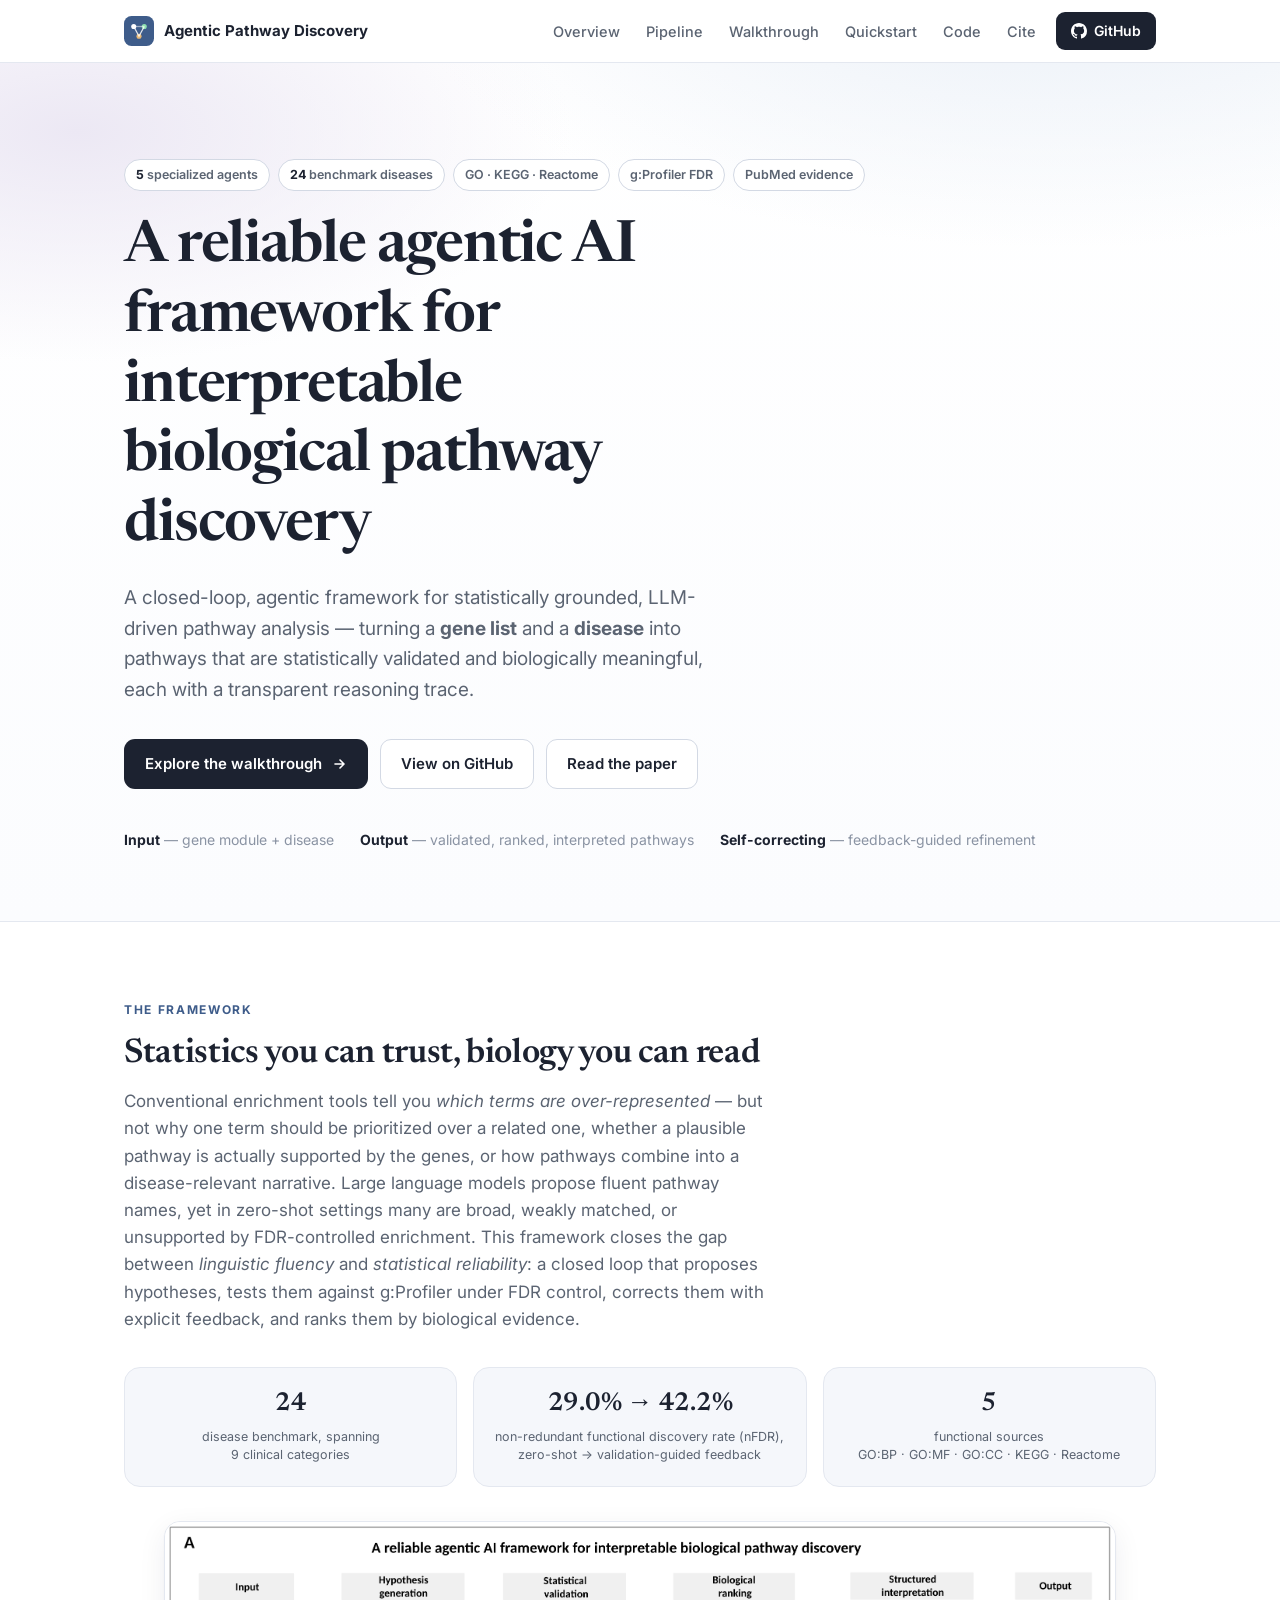
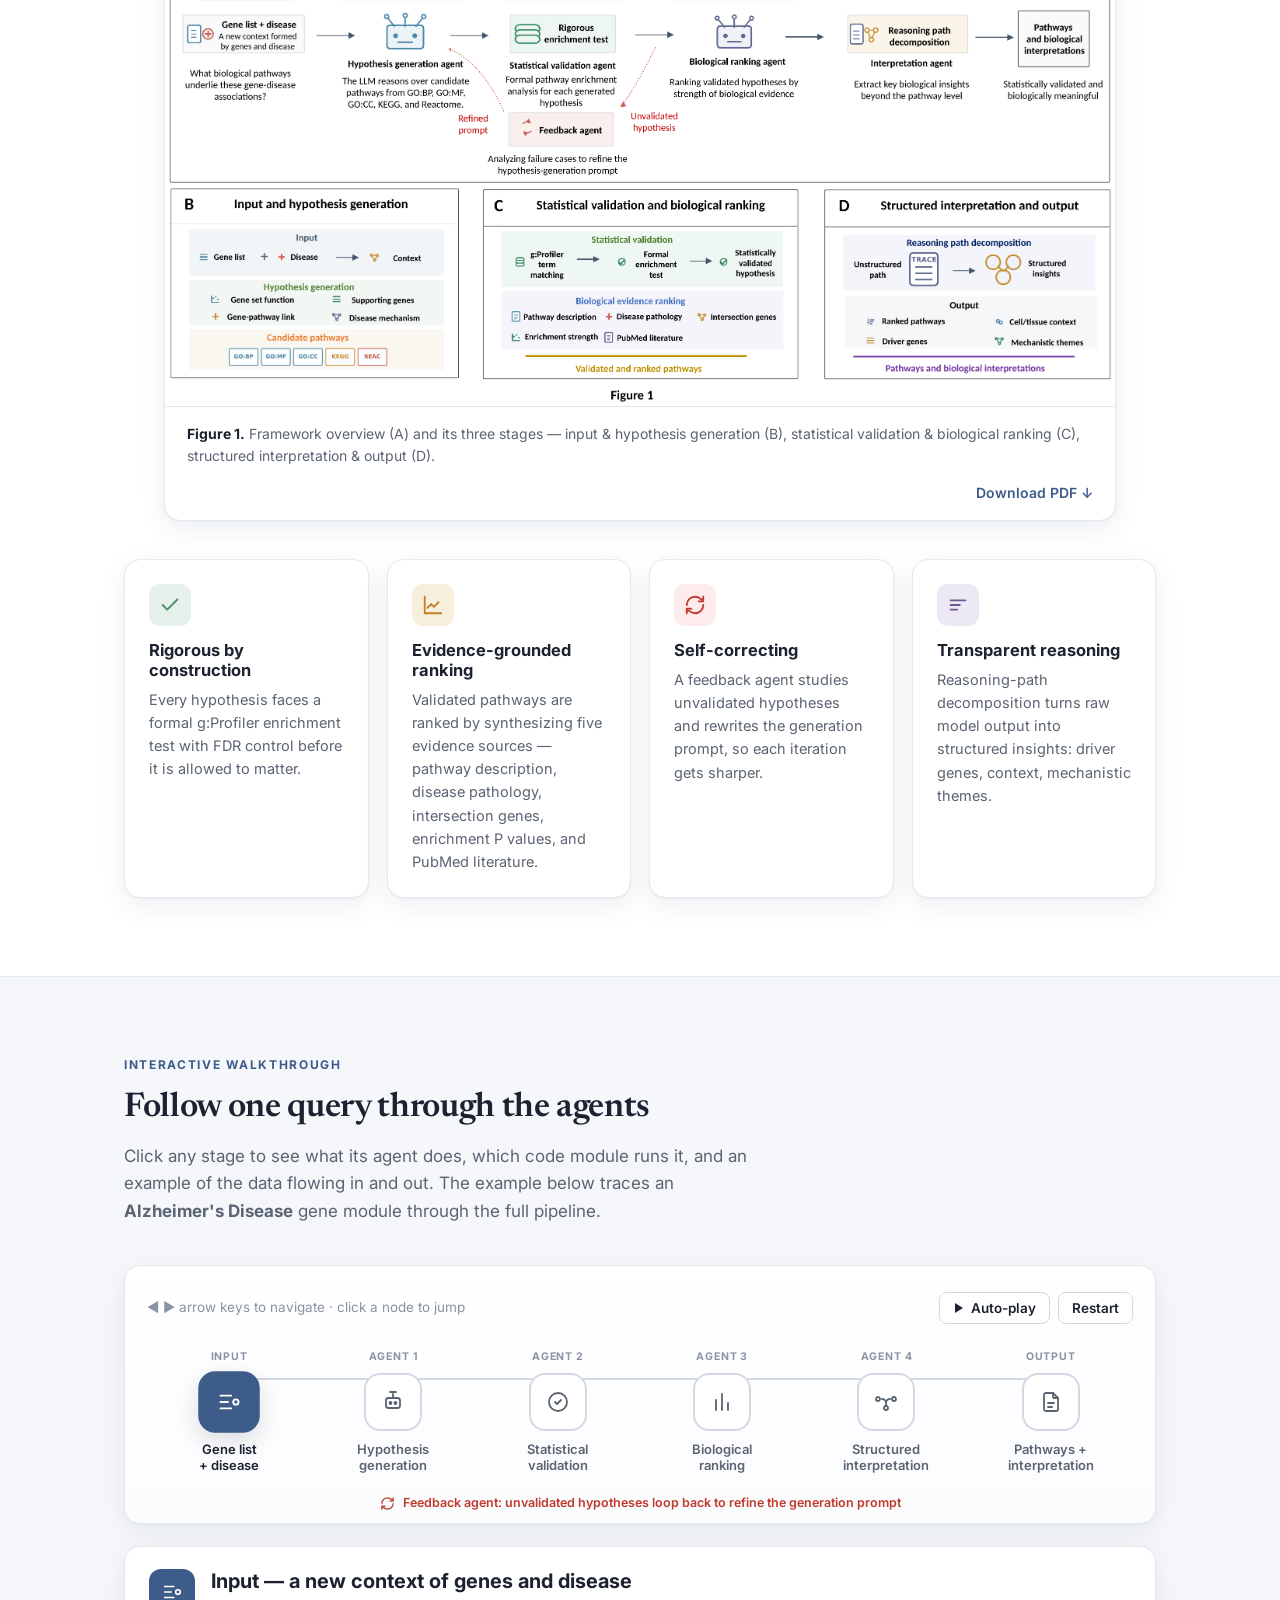
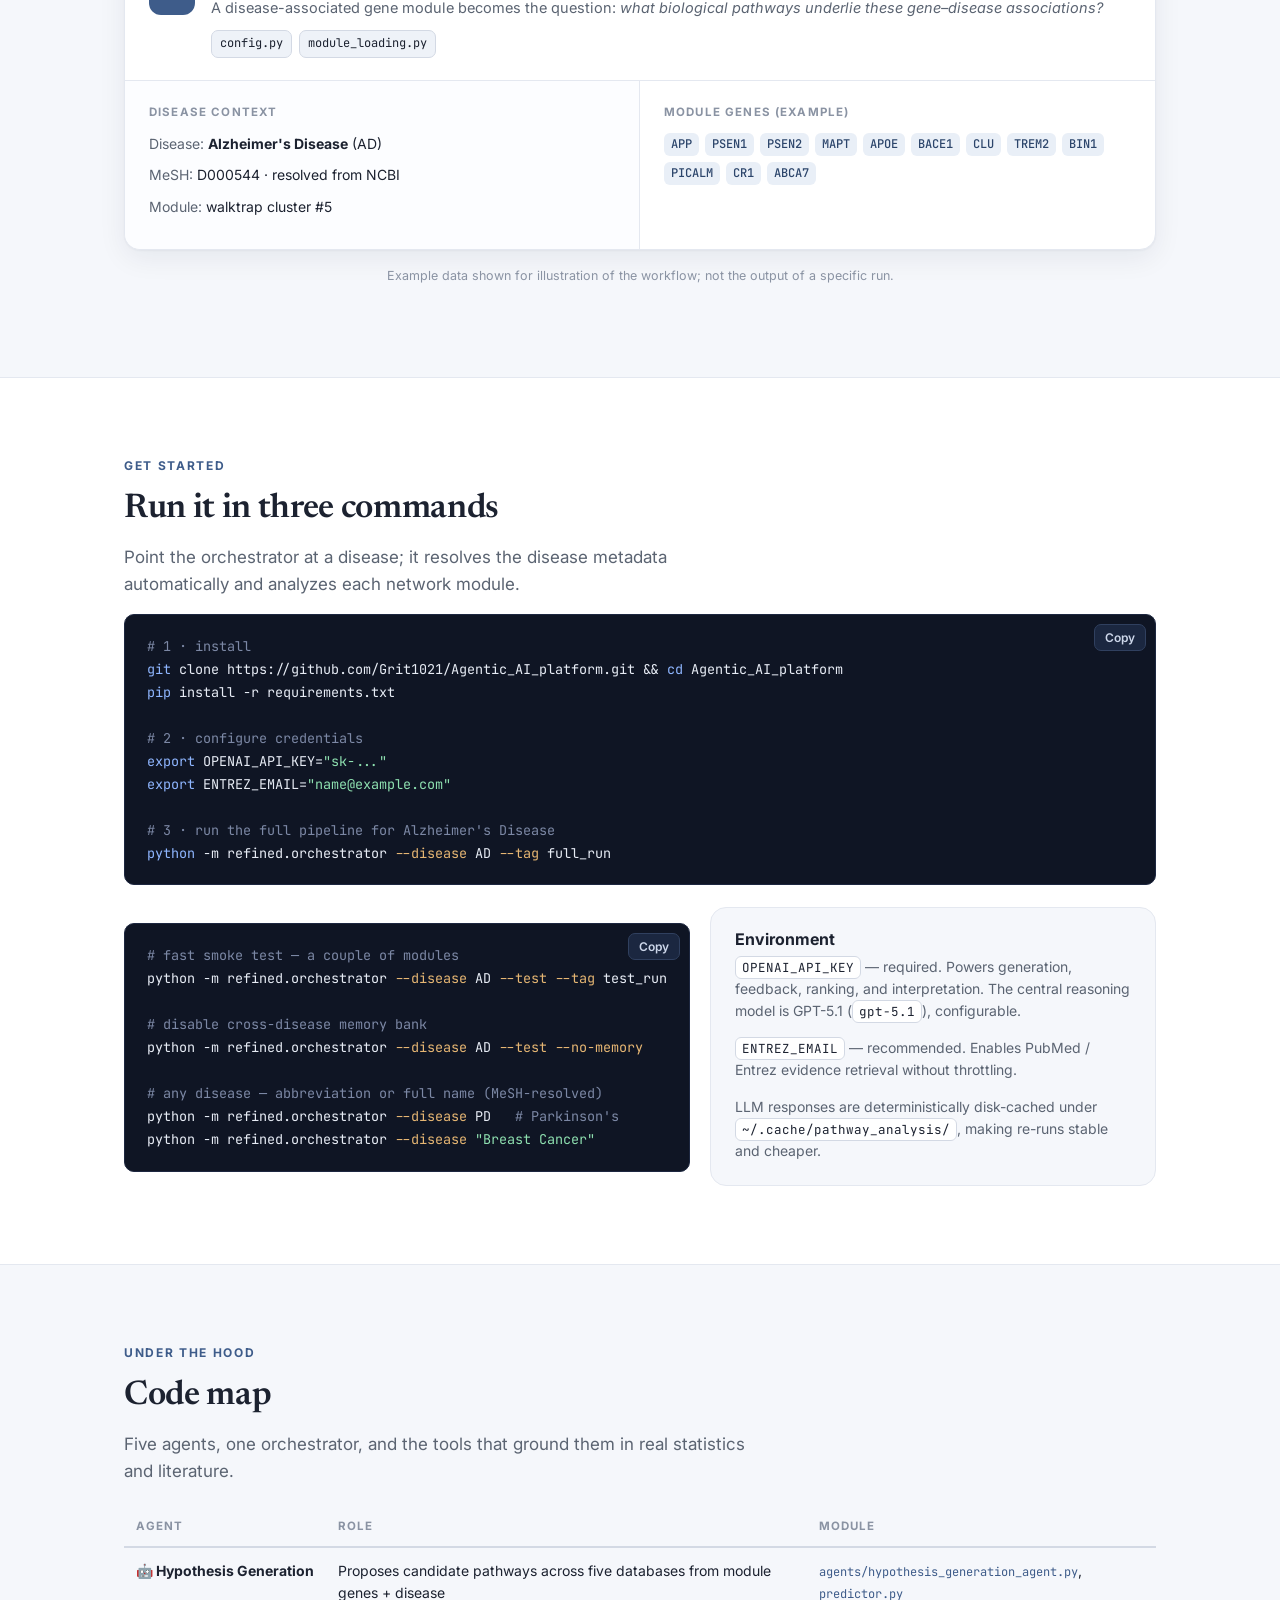
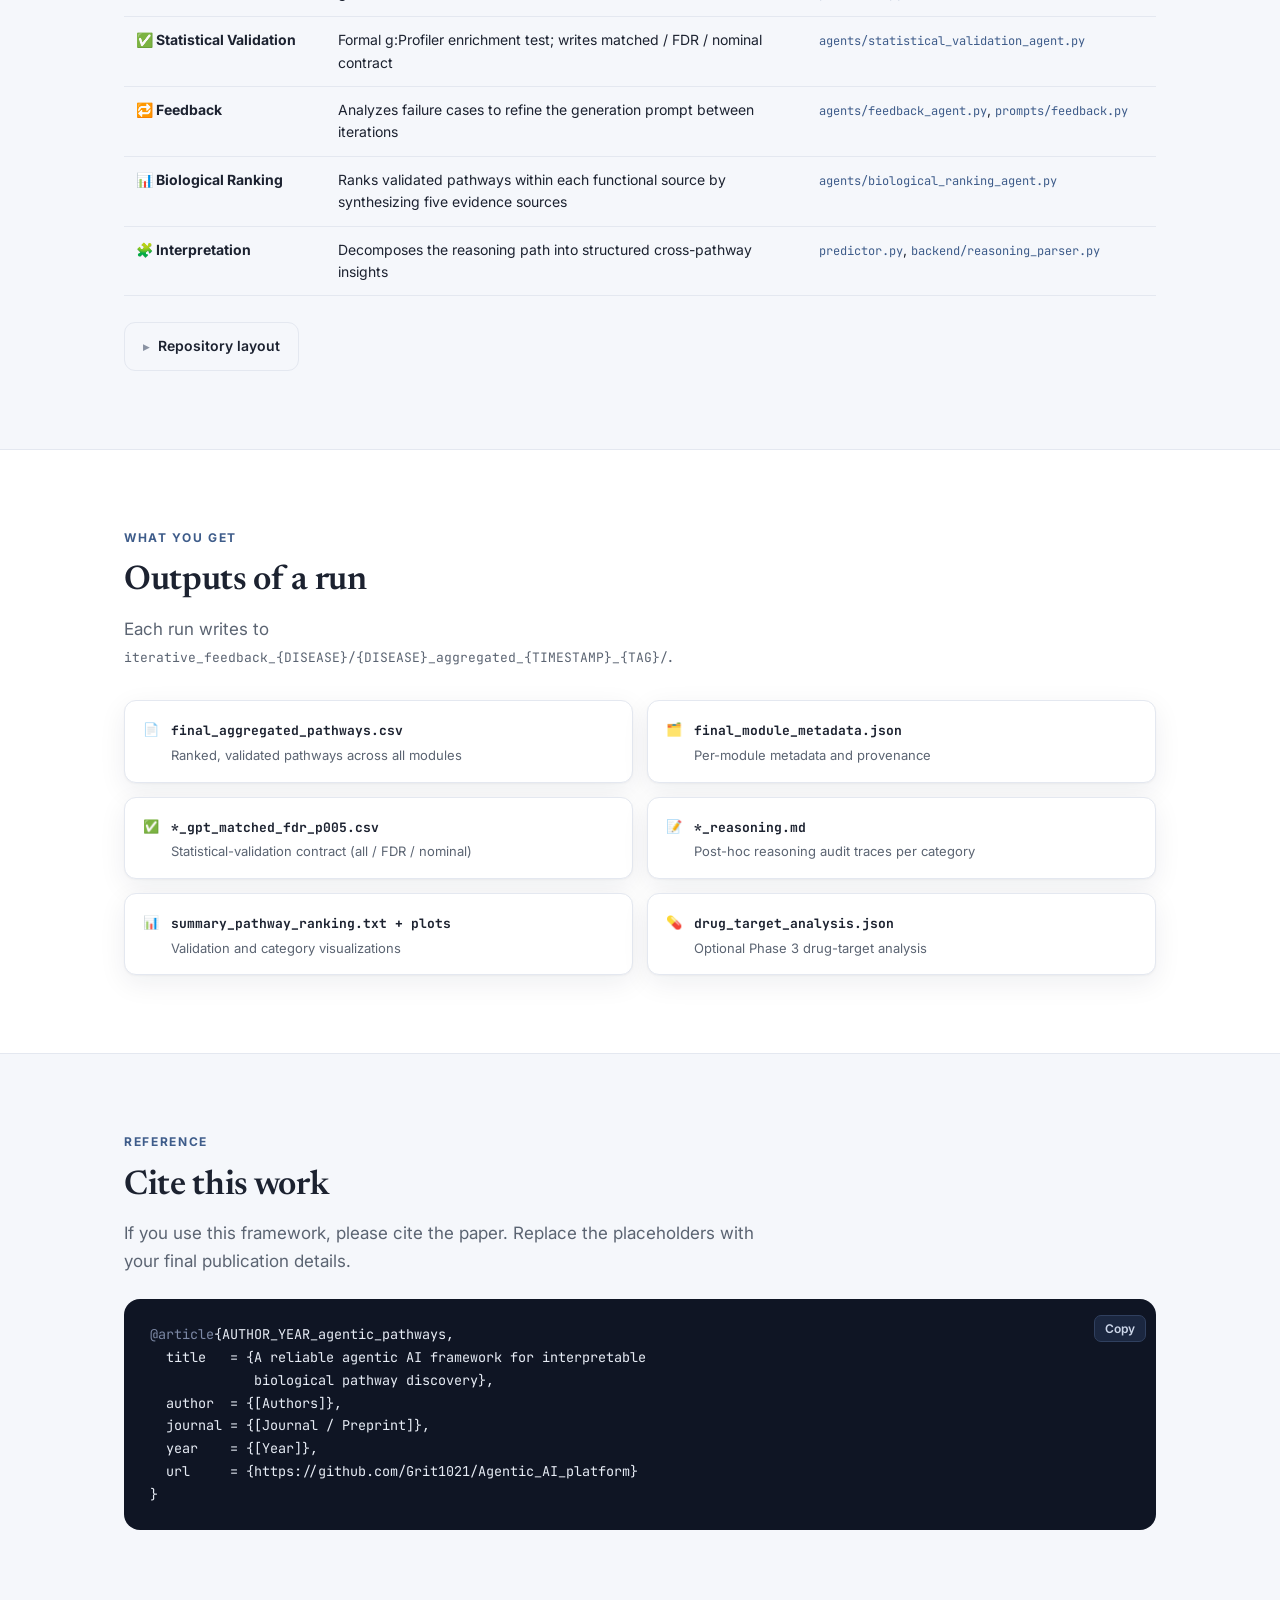
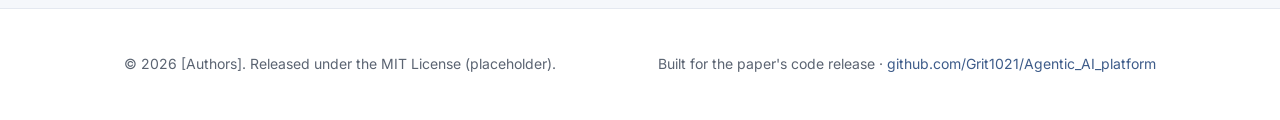
==== docs/index.html @ a333b14a "Point 'Read the paper' button to the repo for now" ====
<!DOCTYPE html>
<html lang="en">
<head>
<meta charset="UTF-8">
<meta name="viewport" content="width=device-width, initial-scale=1.0">
<title>Agentic AI framework for interpretable biological pathway discovery</title>
<meta name="description" content="An LLM multi-agent system that turns a gene list and disease into statistically validated, biologically meaningful, and interpretable pathways.">
<link rel="preconnect" href="https://fonts.googleapis.com">
<link rel="preconnect" href="https://fonts.gstatic.com" crossorigin>
<link href="https://fonts.googleapis.com/css2?family=Inter:wght@400;500;600;700;800&family=Newsreader:ital,opt@0,7..72;1,7..72&family=JetBrains+Mono:wght@400;500&display=swap" rel="stylesheet">
<style>
  :root{
    --blue:#3E5C8A;   --blue-soft:#E9EFF7;   --blue-ink:#2c456b;
    --green:#4E8C6A;  --green-soft:#E5F1EA;  --green-ink:#356b4d;
    --amber:#C0812E;  --amber-soft:#F7EEDC;  --amber-ink:#8a5b18;
    --purple:#6B5B95; --purple-soft:#ECE8F4; --purple-ink:#4f4173;
    --red:#C0392B;
    --ink:#1c2230; --muted:#5b6472; --faint:#8a93a3;
    --line:#e4e8f0; --line-strong:#d3d9e4;
    --bg:#ffffff; --bg-alt:#f5f7fb; --bg-deep:#eef2f8;
    --radius:16px; --radius-sm:10px;
    --shadow:0 1px 2px rgba(20,30,50,.04), 0 8px 28px rgba(20,30,50,.07);
    --shadow-lg:0 20px 60px rgba(20,30,50,.16);
    --maxw:1080px;
    --sans:'Inter',-apple-system,BlinkMacSystemFont,'Segoe UI',Roboto,sans-serif;
    --serif:'Newsreader',Georgia,'Times New Roman',serif;
    --mono:'JetBrains Mono',ui-monospace,'SF Mono',Menlo,Consolas,monospace;
  }
  *{box-sizing:border-box}
  html{scroll-behavior:smooth}
  body{margin:0;font-family:var(--sans);color:var(--ink);background:var(--bg);
    line-height:1.6;-webkit-font-smoothing:antialiased;text-rendering:optimizeLegibility}
  a{color:var(--blue);text-decoration:none}
  a:hover{text-decoration:underline}
  h1,h2,h3{line-height:1.2;margin:0}
  .wrap{max-width:var(--maxw);margin:0 auto;padding:0 24px}
  .eyebrow{font-size:12px;font-weight:700;letter-spacing:.14em;text-transform:uppercase;color:var(--blue);margin-bottom:14px}
  section{padding:78px 0;border-top:1px solid var(--line)}
  section h2{font-family:var(--serif);font-size:34px;font-weight:600;letter-spacing:-.01em}
  section .lead{color:var(--muted);font-size:17px;max-width:640px;margin:14px 0 0}

  /* ---------- Nav ---------- */
  header.nav{position:sticky;top:0;z-index:50;background:rgba(255,255,255,.85);
    backdrop-filter:saturate(180%) blur(12px);border-bottom:1px solid var(--line)}
  .nav-inner{max-width:var(--maxw);margin:0 auto;padding:12px 24px;display:flex;align-items:center;gap:20px}
  .brand{display:flex;align-items:center;gap:10px;font-weight:700;font-size:15px;color:var(--ink)}
  .brand:hover{text-decoration:none}
  .brand .logo{width:30px;height:30px;flex:0 0 30px}
  .nav-links{display:flex;gap:26px;margin-left:auto}
  .nav-links a{color:var(--muted);font-size:14.5px;font-weight:500}
  .nav-links a:hover{color:var(--ink);text-decoration:none}
  .nav-cta{display:inline-flex;align-items:center;gap:7px;background:var(--ink);color:#fff;
    padding:8px 15px;border-radius:9px;font-size:14px;font-weight:600}
  .nav-cta:hover{text-decoration:none;background:#0e1420}
  .nav-toggle{display:none}

  /* ---------- Hero ---------- */
  .hero{position:relative;overflow:hidden;padding:96px 0 70px;
    background:
      radial-gradient(1100px 480px at 82% -12%, var(--blue-soft), transparent 60%),
      radial-gradient(900px 420px at 6% 8%, var(--purple-soft), transparent 55%),
      linear-gradient(#ffffff,#fbfcfe);
    border-top:none}
  .hero .tags{display:flex;flex-wrap:wrap;gap:8px;margin-bottom:22px}
  .tag{font-size:12.5px;font-weight:600;padding:5px 11px;border-radius:999px;
    background:#fff;border:1px solid var(--line-strong);color:var(--muted)}
  .tag b{color:var(--ink)}
  .hero h1{font-family:var(--serif);font-weight:600;font-size:clamp(34px,5.2vw,58px);
    letter-spacing:-.02em;max-width:15ch}
  .hero p.sub{font-size:19px;color:var(--muted);max-width:620px;margin:22px 0 0}
  .hero .cta{display:flex;flex-wrap:wrap;gap:12px;margin-top:34px}
  .btn{display:inline-flex;align-items:center;gap:9px;padding:12px 20px;border-radius:11px;
    font-weight:600;font-size:15px;cursor:pointer;border:1px solid transparent;transition:.18s}
  .btn.primary{background:var(--ink);color:#fff}
  .btn.primary:hover{background:#0e1420;text-decoration:none;transform:translateY(-1px)}
  .btn.ghost{background:#fff;border-color:var(--line-strong);color:var(--ink)}
  .btn.ghost:hover{border-color:var(--blue);color:var(--blue);text-decoration:none;transform:translateY(-1px)}
  .hero .meta{margin-top:40px;display:flex;flex-wrap:wrap;gap:26px;color:var(--faint);font-size:14px}
  .hero .meta b{color:var(--ink);font-weight:700}
  .hero .meta .dot{color:var(--line-strong);margin-right:26px}

  /* ---------- Figure ---------- */
  .figure-card{background:#fff;border:1px solid var(--line);border-radius:var(--radius);
    box-shadow:var(--shadow);overflow:hidden;margin-top:34px}
  .figure-card img{display:block;width:100%;cursor:zoom-in}
  .figure-cap{padding:16px 22px;border-top:1px solid var(--line);color:var(--muted);
    font-size:14px;display:flex;gap:14px;align-items:baseline;flex-wrap:wrap}
  .figure-cap b{color:var(--ink)}
  .figure-cap .dl{margin-left:auto;font-weight:600}

  /* ---------- Highlights ---------- */
  .grid{display:grid;gap:18px;margin-top:38px}
  .grid.g4{grid-template-columns:repeat(4,1fr)}
  .grid.g3{grid-template-columns:repeat(3,1fr)}
  .card{background:#fff;border:1px solid var(--line);border-radius:var(--radius);padding:24px;
    box-shadow:var(--shadow);transition:.2s}
  .card:hover{transform:translateY(-3px);box-shadow:var(--shadow-lg)}
  .card .ic{width:42px;height:42px;border-radius:11px;display:grid;place-items:center;margin-bottom:15px}
  .card h3{font-size:16.5px;font-weight:700;margin-bottom:7px}
  .card p{margin:0;color:var(--muted);font-size:14.5px}
  .stats{display:grid;grid-template-columns:repeat(3,1fr);gap:16px;margin-top:34px}
  .stat{background:var(--bg-alt);border:1px solid var(--line);border-radius:var(--radius);padding:22px 20px;text-align:center}
  .stat .n{display:block;font-family:var(--serif);font-size:26px;font-weight:600;color:var(--ink);letter-spacing:-.01em;line-height:1.1}
  .stat .l{display:block;color:var(--muted);font-size:12.5px;margin-top:9px;line-height:1.45}

  /* ---------- Pipeline walkthrough ---------- */
  .rail{margin-top:40px;background:linear-gradient(#fff,#fbfcfe);border:1px solid var(--line);
    border-radius:var(--radius);box-shadow:var(--shadow);padding:26px 22px 10px}
  .rail-top{display:flex;justify-content:space-between;align-items:center;gap:14px;margin-bottom:20px;flex-wrap:wrap}
  .rail-top .hint{color:var(--faint);font-size:13.5px}
  .rail-controls{display:flex;gap:8px}
  .mini-btn{border:1px solid var(--line-strong);background:#fff;color:var(--ink);border-radius:8px;
    padding:7px 13px;font-size:13.5px;font-weight:600;cursor:pointer;font-family:var(--sans);display:inline-flex;gap:6px;align-items:center}
  .mini-btn:hover{border-color:var(--blue);color:var(--blue)}
  .stages{display:flex;align-items:stretch;gap:0;position:relative;overflow-x:auto;padding-bottom:6px}
  .stage{flex:1 1 0;min-width:120px;position:relative;display:flex;flex-direction:column;align-items:center;
    gap:10px;padding:6px 6px 10px;background:none;border:none;cursor:pointer;font-family:var(--sans)}
  .stage .node{width:58px;height:58px;border-radius:16px;display:grid;place-items:center;
    background:#fff;border:2px solid var(--line-strong);color:var(--muted);transition:.2s;position:relative;z-index:2}
  .stage .lbl{font-size:13px;font-weight:600;color:var(--muted);text-align:center;line-height:1.25;transition:.2s}
  .stage .step{font-size:10.5px;font-weight:700;color:var(--faint);letter-spacing:.08em}
  .stage:not(:last-child)::after{content:"";position:absolute;top:34px;left:50%;width:100%;height:2px;
    background:var(--line-strong);z-index:1}
  .stage:hover .node{border-color:var(--blue)}
  .stage.active .node{transform:scale(1.06);box-shadow:0 8px 22px rgba(20,30,50,.14)}
  .stage.active .lbl{color:var(--ink)}
  /* stage colour theming */
  .stage[data-c=blue].active .node{background:var(--blue);border-color:var(--blue);color:#fff}
  .stage[data-c=green].active .node{background:var(--green);border-color:var(--green);color:#fff}
  .stage[data-c=amber].active .node{background:var(--amber);border-color:var(--amber);color:#fff}
  .stage[data-c=purple].active .node{background:var(--purple);border-color:var(--purple);color:#fff}
  .stage[data-c=ink].active .node{background:var(--ink);border-color:var(--ink);color:#fff}
  .feedback-note{display:flex;align-items:center;gap:8px;justify-content:center;margin-top:4px;
    color:var(--red);font-size:12.5px;font-weight:600}
  .feedback-note svg{stroke:var(--red)}

  /* detail panel */
  .panel{margin-top:22px;border:1px solid var(--line);border-radius:var(--radius);overflow:hidden;background:#fff;box-shadow:var(--shadow)}
  .panel-head{padding:22px 24px;display:flex;gap:16px;align-items:flex-start;border-bottom:1px solid var(--line)}
  .panel-head .badge{flex:0 0 46px;width:46px;height:46px;border-radius:12px;display:grid;place-items:center;color:#fff}
  .panel-head h3{font-size:20px;font-weight:700}
  .panel-head .role{color:var(--muted);font-size:14.5px;margin-top:3px}
  .panel-head .mods{margin-top:11px;display:flex;flex-wrap:wrap;gap:7px}
  .chip{font-family:var(--mono);font-size:12px;background:var(--bg-deep);color:var(--ink);
    border:1px solid var(--line-strong);border-radius:7px;padding:3px 8px}
  .chip:hover{border-color:var(--blue);color:var(--blue);text-decoration:none}
  .io{display:grid;grid-template-columns:1fr 1fr;gap:0}
  .io > div{padding:22px 24px}
  .io .in{border-right:1px solid var(--line);background:#fcfdff}
  .io h4{font-size:11.5px;font-weight:700;letter-spacing:.1em;text-transform:uppercase;color:var(--faint);margin:0 0 12px}
  .io .single{grid-column:1 / -1;border-right:none}
  .kv{font-size:14px;margin:0 0 9px;color:var(--ink)}
  .kv .k{color:var(--muted)}
  .genes{display:flex;flex-wrap:wrap;gap:6px;margin-top:6px}
  .gene{font-family:var(--mono);font-size:12px;background:var(--blue-soft);color:var(--blue-ink);
    border-radius:6px;padding:2px 7px;font-weight:500}
  .plist{list-style:none;padding:0;margin:0;display:flex;flex-direction:column;gap:8px}
  .plist li{display:flex;gap:12px;align-items:center;font-size:14px;padding:11px 14px;
    background:#fff;border:1px solid var(--line);border-radius:11px;
    transition:border-color .15s,box-shadow .15s,transform .15s}
  .plist li:hover{border-color:var(--line-strong);box-shadow:0 3px 12px rgba(20,30,50,.06);transform:translateX(2px)}
  .src{font-family:var(--mono);font-size:10.5px;font-weight:700;letter-spacing:.01em;padding:4px 7px;
    border-radius:6px;flex:0 0 auto;min-width:56px;text-align:center}
  .src.bp{background:var(--green-soft);color:var(--green-ink)}
  .src.mf{background:var(--blue-soft);color:var(--blue-ink)}
  .src.cc{background:var(--purple-soft);color:var(--purple-ink)}
  .src.kegg{background:var(--amber-soft);color:var(--amber-ink)}
  .src.reac{background:#fdeceb;color:var(--red)}
  .pname{font-weight:600;flex:1 1 auto;min-width:0;color:var(--ink)}
  .pend{margin-left:auto;display:flex;align-items:center;gap:14px;flex:0 0 auto}
  .pmeta{color:var(--muted);font-size:12px;font-family:var(--mono);white-space:nowrap}
  .status{font-size:11px;font-weight:700;padding:3px 10px;border-radius:99px;white-space:nowrap;letter-spacing:.02em;
    display:inline-flex;align-items:center;gap:5px}
  .status.ok{background:var(--green-soft);color:var(--green-ink)}
  .status.no{background:#fdeceb;color:var(--red)}
  .evbar{height:7px;border-radius:99px;background:var(--bg-deep);overflow:hidden;width:88px;flex:0 0 auto}
  .evbar > i{display:block;height:100%;background:var(--amber);border-radius:99px}
  .themes{display:flex;flex-wrap:wrap;gap:8px}
  .theme{font-size:13px;font-weight:600;padding:6px 12px;border-radius:999px;background:var(--purple-soft);color:var(--purple-ink)}
  .callout{margin:0 24px 22px;padding:13px 16px;border-radius:11px;background:#fff6f4;border:1px solid #f3d5cf;
    color:#8a3226;font-size:13.5px;display:flex;gap:10px;align-items:flex-start}
  .callout svg{flex:0 0 auto;margin-top:2px}
  .disclaimer{color:var(--faint);font-size:12.5px;margin-top:16px;text-align:center}

  /* ---------- Code / quickstart ---------- */
  .codewrap{position:relative;margin-top:16px}
  pre{margin:0;background:#0f1524;color:#e7ecf5;border-radius:var(--radius-sm);padding:20px 22px;
    overflow-x:auto;font-family:var(--mono);font-size:13.5px;line-height:1.7;border:1px solid #1d2740}
  pre .c{color:#7c88a5}   /* comment */
  pre .k{color:#8fb6ff}   /* command/keyword */
  pre .s{color:#8ee0b0}   /* string/value */
  pre .f{color:#e6b673}   /* flag */
  .copy{position:absolute;top:10px;right:10px;background:#1b2740;border:1px solid #30405f;color:#cdd7ea;
    border-radius:7px;padding:5px 10px;font-size:12px;font-weight:600;cursor:pointer;font-family:var(--sans)}
  .copy:hover{background:#243250;color:#fff}
  .two-col{display:grid;grid-template-columns:1fr 1fr;gap:20px;margin-top:22px;align-items:start}
  .env{background:var(--bg-alt);border:1px solid var(--line);border-radius:var(--radius);padding:22px 24px}
  .env h3{font-size:16px;margin-bottom:6px}
  .env p{color:var(--muted);font-size:14px;margin:0 0 14px}
  .env code{font-family:var(--mono);font-size:12.5px;background:#fff;border:1px solid var(--line-strong);
    padding:2px 6px;border-radius:6px;color:var(--ink)}

  /* code map */
  .tree-map{margin-top:26px;background:var(--bg-alt);border:1px solid var(--line);
    border-radius:var(--radius);overflow:hidden;box-shadow:var(--shadow)}
  .tree-map > *{border-bottom:1px solid var(--line)}
  .tree-map > *:last-child{border-bottom:none}
  .tree-map .tgroup{font-size:11px;font-weight:700;letter-spacing:.1em;text-transform:uppercase;
    color:var(--faint);padding:12px 22px;background:var(--bg-deep)}
  .tree-map .trow{display:grid;grid-template-columns:minmax(150px,190px) 1fr;gap:18px;
    padding:11px 22px;align-items:baseline;transition:background .15s}
  .tree-map .trow:hover{background:#fff}
  .tree-map code{font-family:var(--mono);font-size:13px;color:var(--blue);font-weight:600;white-space:nowrap}
  .tree-map .dir code{color:var(--amber-ink)}
  .tree-map .trow span{color:var(--muted);font-size:13.5px}
  .code-toggle{margin-top:26px}
  .code-toggle > summary{cursor:pointer;list-style:none;display:inline-flex;align-items:center;gap:9px;
    font-size:14px;font-weight:600;color:var(--ink);background:var(--bg-alt);border:1px solid var(--line);
    border-radius:11px;padding:12px 18px;transition:border-color .15s,color .15s;user-select:none}
  .code-toggle > summary::-webkit-details-marker{display:none}
  .code-toggle > summary::before{content:"▸";color:var(--faint);font-size:12px;transition:transform .15s}
  .code-toggle[open] > summary::before{transform:rotate(90deg)}
  .code-toggle > summary:hover{border-color:var(--blue);color:var(--blue)}
  .code-toggle[open] > summary{margin-bottom:16px}
  .code-toggle .tree-map{margin-top:0}
  table.mods{width:100%;border-collapse:collapse;margin-top:22px;font-size:14px}
  table.mods th{text-align:left;font-size:11.5px;letter-spacing:.08em;text-transform:uppercase;
    color:var(--faint);padding:10px 12px;border-bottom:2px solid var(--line-strong)}
  table.mods td{padding:12px;border-bottom:1px solid var(--line);vertical-align:top}
  table.mods tr:hover td{background:var(--bg-alt)}
  table.mods .agent{font-weight:700;white-space:nowrap}
  table.mods code{font-family:var(--mono);font-size:12px;color:var(--blue)}

  /* outputs */
  .out-grid{display:grid;grid-template-columns:repeat(2,1fr);gap:14px;margin-top:30px}
  .out{display:flex;gap:12px;padding:16px 18px;background:#fff;border:1px solid var(--line);border-radius:12px;box-shadow:var(--shadow)}
  .out .fi{flex:0 0 auto;color:var(--green)}
  .out b{font-family:var(--mono);font-size:13px;color:var(--ink)}
  .out span{display:block;color:var(--muted);font-size:13px;margin-top:2px}

  /* citation */
  .cite{background:#0f1524;color:#e7ecf5;border-radius:var(--radius);padding:8px;margin-top:24px;position:relative}
  .cite pre{background:transparent;border:none;padding:16px 18px}

  footer{border-top:1px solid var(--line);padding:44px 0;color:var(--muted);font-size:14px}
  .foot-inner{display:flex;gap:16px;justify-content:space-between;flex-wrap:wrap;align-items:center}

  /* zoom modal */
  .modal{position:fixed;inset:0;background:rgba(12,16,26,.86);display:none;z-index:100;
    align-items:center;justify-content:center;padding:34px;cursor:zoom-out}
  .modal.on{display:flex}
  .modal img{max-width:100%;max-height:100%;border-radius:10px;box-shadow:var(--shadow-lg)}

  .reveal{opacity:0;transform:translateY(16px);transition:opacity .6s ease, transform .6s ease}
  .reveal.in{opacity:1;transform:none}

  @media(max-width:860px){
    .grid.g4,.grid.g3{grid-template-columns:1fr 1fr}
    .two-col{grid-template-columns:1fr}
    .io{grid-template-columns:1fr}
    .io .in{border-right:none;border-bottom:1px solid var(--line)}
    .out-grid{grid-template-columns:1fr}
    .nav-links{display:none}
  }
  @media(max-width:560px){
    .grid.g4,.grid.g3{grid-template-columns:1fr}
    .stats{grid-template-columns:1fr}
    section{padding:56px 0}
    .hero{padding:70px 0 54px}
    .tree-map .trow{grid-template-columns:1fr;gap:3px;padding:10px 16px}
    .tree-map .tgroup{padding:10px 16px}
  }
</style>
</head>
<body>

<!-- NAV -->
<header class="nav">
  <div class="nav-inner">
    <a class="brand" href="#top">
      <svg class="logo" viewBox="0 0 40 40" fill="none" xmlns="http://www.w3.org/2000/svg">
        <rect width="40" height="40" rx="10" fill="#3E5C8A"/>
        <circle cx="13" cy="14" r="3.4" fill="#fff"/><circle cx="27" cy="14" r="3.4" fill="#8EE0B0"/>
        <circle cx="20" cy="27" r="3.4" fill="#E6B673"/>
        <path d="M13 14L20 27L27 14" stroke="#fff" stroke-width="1.7" opacity=".85"/>
        <path d="M13 14H27" stroke="#fff" stroke-width="1.7" opacity=".5"/>
      </svg>
      <span>Agentic Pathway Discovery</span>
    </a>
    <nav class="nav-links">
      <a href="#overview">Overview</a>
      <a href="#pipeline">Pipeline</a>
      <a href="#example">Walkthrough</a>
      <a href="#quickstart">Quickstart</a>
      <a href="#code">Code</a>
      <a href="#cite">Cite</a>
    </nav>
    <a class="nav-cta" href="https://github.com/Grit1021/Agentic_AI_platform" target="_blank" rel="noopener">
      <svg width="16" height="16" viewBox="0 0 16 16" fill="currentColor"><path d="M8 0C3.58 0 0 3.58 0 8c0 3.54 2.29 6.53 5.47 7.59.4.07.55-.17.55-.38 0-.19-.01-.82-.01-1.49-2.01.37-2.53-.49-2.69-.94-.09-.23-.48-.94-.82-1.13-.28-.15-.68-.52-.01-.53.63-.01 1.08.58 1.23.82.72 1.21 1.87.87 2.33.66.07-.52.28-.87.51-1.07-1.78-.2-3.64-.89-3.64-3.95 0-.87.31-1.59.82-2.15-.08-.2-.36-1.02.08-2.12 0 0 .67-.21 2.2.82.64-.18 1.32-.27 2-.27.68 0 1.36.09 2 .27 1.53-1.04 2.2-.82 2.2-.82.44 1.1.16 1.92.08 2.12.51.56.82 1.27.82 2.15 0 3.07-1.87 3.75-3.65 3.95.29.25.54.73.54 1.48 0 1.07-.01 1.93-.01 2.2 0 .21.15.46.55.38A8.01 8.01 0 0016 8c0-4.42-3.58-8-8-8z"/></svg>
      GitHub
    </a>
  </div>
</header>

<a id="top"></a>
<!-- HERO -->
<div class="hero">
  <div class="wrap">
    <div class="tags reveal">
      <span class="tag"><b>5</b> specialized agents</span>
      <span class="tag"><b>24</b> benchmark diseases</span>
      <span class="tag">GO · KEGG · Reactome</span>
      <span class="tag">g:Profiler FDR</span>
      <span class="tag">PubMed evidence</span>
    </div>
    <h1 class="reveal">A reliable agentic AI framework for interpretable biological pathway discovery</h1>
    <p class="sub reveal">A closed-loop, agentic framework for statistically grounded, LLM-driven pathway analysis — turning a <b>gene list</b> and a <b>disease</b> into pathways that are statistically validated and biologically meaningful, each with a transparent reasoning trace.</p>
    <div class="cta reveal">
      <a class="btn primary" href="#example">Explore the walkthrough
        <svg width="16" height="16" viewBox="0 0 16 16" fill="none"><path d="M4 8h8M9 4l4 4-4 4" stroke="currentColor" stroke-width="1.6" stroke-linecap="round" stroke-linejoin="round"/></svg></a>
      <a class="btn ghost" href="https://github.com/Grit1021/Agentic_AI_platform" target="_blank" rel="noopener">View on GitHub</a>
      <a class="btn ghost" href="https://github.com/Grit1021/Agentic_AI_platform" target="_blank" rel="noopener">Read the paper</a>
    </div>
    <div class="meta reveal">
      <span><b>Input</b> — gene module + disease</span>
      <span><b>Output</b> — validated, ranked, interpreted pathways</span>
      <span><b>Self-correcting</b> — feedback-guided refinement</span>
    </div>
  </div>
</div>

<!-- OVERVIEW + FIGURE -->
<section id="overview">
  <div class="wrap">
    <div class="eyebrow reveal">The framework</div>
    <h2 class="reveal">Statistics you can trust, biology you can read</h2>
    <p class="lead reveal">Conventional enrichment tools tell you <em>which terms are over-represented</em> — but not why one term should be prioritized over a related one, whether a plausible pathway is actually supported by the genes, or how pathways combine into a disease-relevant narrative. Large language models propose fluent pathway names, yet in zero-shot settings many are broad, weakly matched, or unsupported by FDR-controlled enrichment. This framework closes the gap between <em>linguistic fluency</em> and <em>statistical reliability</em>: a closed loop that proposes hypotheses, tests them against g:Profiler under FDR control, corrects them with explicit feedback, and ranks them by biological evidence.</p>

    <div class="stats reveal">
      <div class="stat"><span class="n">24</span><span class="l">disease benchmark, spanning<br>9 clinical categories</span></div>
      <div class="stat"><span class="n">29.0% → 42.2%</span><span class="l">non-redundant functional discovery rate (nFDR),<br>zero-shot → validation-guided feedback</span></div>
      <div class="stat"><span class="n">5</span><span class="l">functional sources<br>GO:BP · GO:MF · GO:CC · KEGG · Reactome</span></div>
    </div>

    <figure class="figure-card reveal" style="margin-bottom:0">
      <img src="assets/figure1.png" alt="Figure 1 — the agentic framework overview and its three functional stages (panels A–D)" id="fig1">
      <figcaption class="figure-cap">
        <span><b>Figure 1.</b> Framework overview (A) and its three stages — input &amp; hypothesis generation (B), statistical validation &amp; biological ranking (C), structured interpretation &amp; output (D).</span>
        <a class="dl" href="assets/figure1.pdf" target="_blank" rel="noopener">Download PDF ↓</a>
      </figcaption>
    </figure>

    <div class="grid g4">
      <div class="card reveal">
        <div class="ic" style="background:var(--green-soft);color:var(--green)">
          <svg width="22" height="22" viewBox="0 0 24 24" fill="none" stroke="currentColor" stroke-width="2" stroke-linecap="round" stroke-linejoin="round"><path d="M20 6L9 17l-5-5"/></svg>
        </div>
        <h3>Rigorous by construction</h3>
        <p>Every hypothesis faces a formal g:Profiler enrichment test with FDR control before it is allowed to matter.</p>
      </div>
      <div class="card reveal">
        <div class="ic" style="background:var(--amber-soft);color:var(--amber)">
          <svg width="22" height="22" viewBox="0 0 24 24" fill="none" stroke="currentColor" stroke-width="2" stroke-linecap="round" stroke-linejoin="round"><path d="M3 3v18h18"/><path d="M18 9l-5 5-3-3-4 4"/></svg>
        </div>
        <h3>Evidence-grounded ranking</h3>
        <p>Validated pathways are ranked by synthesizing five evidence sources — pathway description, disease pathology, intersection genes, enrichment P values, and PubMed literature.</p>
      </div>
      <div class="card reveal">
        <div class="ic" style="background:#fdeceb;color:var(--red)">
          <svg width="22" height="22" viewBox="0 0 24 24" fill="none" stroke="currentColor" stroke-width="2" stroke-linecap="round" stroke-linejoin="round"><path d="M3 12a9 9 0 019-9 9 9 0 016.7 3H21"/><path d="M21 3v5h-5"/><path d="M21 12a9 9 0 01-9 9 9 9 0 01-6.7-3H3"/><path d="M3 21v-5h5"/></svg>
        </div>
        <h3>Self-correcting</h3>
        <p>A feedback agent studies unvalidated hypotheses and rewrites the generation prompt, so each iteration gets sharper.</p>
      </div>
      <div class="card reveal">
        <div class="ic" style="background:var(--purple-soft);color:var(--purple)">
          <svg width="22" height="22" viewBox="0 0 24 24" fill="none" stroke="currentColor" stroke-width="2" stroke-linecap="round" stroke-linejoin="round"><path d="M4 7h16M4 12h10M4 17h7"/></svg>
        </div>
        <h3>Transparent reasoning</h3>
        <p>Reasoning-path decomposition turns raw model output into structured insights: driver genes, context, mechanistic themes.</p>
      </div>
    </div>
  </div>
</section>

<!-- PIPELINE + INTERACTIVE WALKTHROUGH -->
<section id="pipeline" style="background:var(--bg-alt)">
  <div class="wrap">
    <div class="eyebrow reveal">Interactive walkthrough</div>
    <h2 class="reveal" id="example">Follow one query through the agents</h2>
    <p class="lead reveal">Click any stage to see what its agent does, which code module runs it, and an example of the data flowing in and out. The example below traces an <b>Alzheimer's Disease</b> gene module through the full pipeline.</p>

    <div class="rail reveal">
      <div class="rail-top">
        <span class="hint">◀ ▶ arrow keys to navigate · click a node to jump</span>
        <div class="rail-controls">
          <button class="mini-btn" id="playBtn">
            <svg width="12" height="12" viewBox="0 0 12 12" fill="currentColor"><path d="M2 1l8 5-8 5z"/></svg>
            Auto-play</button>
          <button class="mini-btn" id="resetBtn">Restart</button>
        </div>
      </div>

      <div class="stages" id="stages">
        <button class="stage active" data-i="0" data-c="blue">
          <span class="step">INPUT</span>
          <span class="node"><svg width="24" height="24" viewBox="0 0 24 24" fill="none" stroke="currentColor" stroke-width="1.8" stroke-linecap="round" stroke-linejoin="round"><path d="M4 6h10M4 12h7M4 18h10"/><circle cx="18.5" cy="12" r="2.5"/></svg></span>
          <span class="lbl">Gene list<br>+ disease</span>
        </button>
        <button class="stage" data-i="1" data-c="blue">
          <span class="step">AGENT 1</span>
          <span class="node"><svg width="24" height="24" viewBox="0 0 24 24" fill="none" stroke="currentColor" stroke-width="1.8" stroke-linecap="round" stroke-linejoin="round"><rect x="5" y="8" width="14" height="10" rx="2.5"/><path d="M12 8V4M9 2h6"/><circle cx="9.5" cy="13" r="1"/><circle cx="14.5" cy="13" r="1"/></svg></span>
          <span class="lbl">Hypothesis<br>generation</span>
        </button>
        <button class="stage" data-i="2" data-c="green">
          <span class="step">AGENT 2</span>
          <span class="node"><svg width="24" height="24" viewBox="0 0 24 24" fill="none" stroke="currentColor" stroke-width="1.8" stroke-linecap="round" stroke-linejoin="round"><path d="M9 12l2 2 4-4"/><circle cx="12" cy="12" r="9"/></svg></span>
          <span class="lbl">Statistical<br>validation</span>
        </button>
        <button class="stage" data-i="3" data-c="amber">
          <span class="step">AGENT 3</span>
          <span class="node"><svg width="24" height="24" viewBox="0 0 24 24" fill="none" stroke="currentColor" stroke-width="1.8" stroke-linecap="round" stroke-linejoin="round"><path d="M6 20V10M12 20V4M18 20v-7"/></svg></span>
          <span class="lbl">Biological<br>ranking</span>
        </button>
        <button class="stage" data-i="4" data-c="purple">
          <span class="step">AGENT 4</span>
          <span class="node"><svg width="24" height="24" viewBox="0 0 24 24" fill="none" stroke="currentColor" stroke-width="1.8" stroke-linecap="round" stroke-linejoin="round"><path d="M20 11a2 2 0 100-4 2 2 0 000 4zM4 11a2 2 0 100-4 2 2 0 000 4zM12 20a2 2 0 100-4 2 2 0 000 4z"/><path d="M12 16v-3a4 4 0 014-4M12 13a4 4 0 00-4-4"/></svg></span>
          <span class="lbl">Structured<br>interpretation</span>
        </button>
        <button class="stage" data-i="5" data-c="ink">
          <span class="step">OUTPUT</span>
          <span class="node"><svg width="24" height="24" viewBox="0 0 24 24" fill="none" stroke="currentColor" stroke-width="1.8" stroke-linecap="round" stroke-linejoin="round"><path d="M14 3v4a1 1 0 001 1h4"/><path d="M17 21H7a2 2 0 01-2-2V5a2 2 0 012-2h7l5 5v11a2 2 0 01-2 2z"/><path d="M9 13h6M9 17h4"/></svg></span>
          <span class="lbl">Pathways +<br>interpretation</span>
        </button>
      </div>
      <div class="feedback-note">
        <svg width="15" height="15" viewBox="0 0 24 24" fill="none" stroke-width="2" stroke-linecap="round" stroke-linejoin="round"><path d="M3 12a9 9 0 019-9 9 9 0 016.7 3H21"/><path d="M21 3v5h-5"/><path d="M21 12a9 9 0 01-9 9 9 9 0 01-6.7-3H3"/><path d="M3 21v-5h5"/></svg>
        Feedback agent: unvalidated hypotheses loop back to refine the generation prompt
      </div>
    </div>

    <!-- DETAIL PANELS -->
    <div id="panels">

      <!-- 0 INPUT -->
      <div class="panel" data-panel="0">
        <div class="panel-head">
          <div class="badge" style="background:var(--blue)"><svg width="22" height="22" viewBox="0 0 24 24" fill="none" stroke="currentColor" stroke-width="1.8" stroke-linecap="round" stroke-linejoin="round"><path d="M4 6h10M4 12h7M4 18h10"/><circle cx="18.5" cy="12" r="2.5"/></svg></div>
          <div>
            <h3>Input — a new context of genes and disease</h3>
            <div class="role">A disease-associated gene module becomes the question: <em>what biological pathways underlie these gene–disease associations?</em></div>
            <div class="mods">
              <a class="chip" href="https://github.com/Grit1021/Agentic_AI_platform/blob/main/config.py" target="_blank" rel="noopener">config.py</a>
              <a class="chip" href="https://github.com/Grit1021/Agentic_AI_platform/blob/main/module_loading.py" target="_blank" rel="noopener">module_loading.py</a>
            </div>
          </div>
        </div>
        <div class="io">
          <div class="in">
            <h4>Disease context</h4>
            <p class="kv"><span class="k">Disease:</span> <b>Alzheimer's Disease</b> (AD)</p>
            <p class="kv"><span class="k">MeSH:</span> D000544 · resolved from NCBI</p>
            <p class="kv"><span class="k">Module:</span> walktrap cluster #5</p>
          </div>
          <div>
            <h4>Module genes (example)</h4>
            <div class="genes">
              <span class="gene">APP</span><span class="gene">PSEN1</span><span class="gene">PSEN2</span><span class="gene">MAPT</span><span class="gene">APOE</span><span class="gene">BACE1</span><span class="gene">CLU</span><span class="gene">TREM2</span><span class="gene">BIN1</span><span class="gene">PICALM</span><span class="gene">CR1</span><span class="gene">ABCA7</span>
            </div>
          </div>
        </div>
      </div>

      <!-- 1 HYPOTHESIS -->
      <div class="panel" data-panel="1" hidden>
        <div class="panel-head">
          <div class="badge" style="background:var(--blue)"><svg width="22" height="22" viewBox="0 0 24 24" fill="none" stroke="currentColor" stroke-width="1.8" stroke-linecap="round" stroke-linejoin="round"><rect x="5" y="8" width="14" height="10" rx="2.5"/><path d="M12 8V4M9 2h6"/><circle cx="9.5" cy="13" r="1"/><circle cx="14.5" cy="13" r="1"/></svg></div>
          <div>
            <h3>Hypothesis Generation Agent</h3>
            <div class="role">GPT-5.1 reasons over the gene set to propose candidate pathways across five functional sources — GO:BP, GO:MF, GO:CC, KEGG, and Reactome (ten candidates per source, up to 50 hypotheses) — each with supporting genes, a gene–pathway link, and a disease-mechanism rationale.</div>
            <div class="mods">
              <a class="chip" href="https://github.com/Grit1021/Agentic_AI_platform/blob/main/agents/hypothesis_generation_agent.py" target="_blank" rel="noopener">agents/hypothesis_generation_agent.py</a>
              <a class="chip" href="https://github.com/Grit1021/Agentic_AI_platform/blob/main/predictor.py" target="_blank" rel="noopener">predictor.py</a>
              <a class="chip" href="https://github.com/Grit1021/Agentic_AI_platform/blob/main/prompts/pathway_generation.py" target="_blank" rel="noopener">prompts/pathway_generation.py</a>
            </div>
          </div>
        </div>
        <div class="io">
          <div class="in">
            <h4>Reasoning dimensions</h4>
            <p class="kv">🧬 <span class="k">Gene set function</span> — shared biology of the module</p>
            <p class="kv">🔗 <span class="k">Gene–pathway link</span> — which genes drive which term</p>
            <p class="kv">👥 <span class="k">Supporting genes</span> — overlap that grounds each claim</p>
            <p class="kv">🩺 <span class="k">Disease mechanism</span> — relevance to AD pathology</p>
          </div>
          <div>
            <h4>Candidate pathways (illustrative)</h4>
            <ul class="plist">
              <li><span class="src bp">GO:BP</span><span class="pname">Amyloid-beta formation</span></li>
              <li><span class="src cc">GO:CC</span><span class="pname">Postsynaptic membrane</span></li>
              <li><span class="src mf">GO:MF</span><span class="pname">Tau protein binding</span></li>
              <li><span class="src kegg">KEGG</span><span class="pname">Alzheimer disease pathway</span></li>
              <li><span class="src reac">REAC</span><span class="pname">Amyloid fiber formation</span></li>
            </ul>
          </div>
        </div>
      </div>

      <!-- 2 VALIDATION -->
      <div class="panel" data-panel="2" hidden>
        <div class="panel-head">
          <div class="badge" style="background:var(--green)"><svg width="22" height="22" viewBox="0 0 24 24" fill="none" stroke="currentColor" stroke-width="1.8" stroke-linecap="round" stroke-linejoin="round"><path d="M9 12l2 2 4-4"/><circle cx="12" cy="12" r="9"/></svg></div>
          <div>
            <h3>Statistical Validation Agent</h3>
            <div class="role">Each hypothesis is put through a formal g:Profiler enrichment test. The agent writes the validation contract — all matched, FDR&nbsp;p&lt;0.05, and nominal&nbsp;p&lt;0.05 — and hands failures to the feedback loop.</div>
            <div class="mods">
              <a class="chip" href="https://github.com/Grit1021/Agentic_AI_platform/blob/main/agents/statistical_validation_agent.py" target="_blank" rel="noopener">agents/statistical_validation_agent.py</a>
              <a class="chip" href="https://github.com/Grit1021/Agentic_AI_platform/blob/main/tools/gprofiler_cache.py" target="_blank" rel="noopener">tools/gprofiler_cache.py</a>
            </div>
          </div>
        </div>
        <div class="io">
          <div class="single">
            <h4>Enrichment test — FDR p&lt;0.05 (illustrative)</h4>
            <ul class="plist">
              <li><span class="src bp">GO:BP</span><span class="pname">Amyloid-beta formation</span><span class="pend"><span class="pmeta">p = 3.2e-08</span><span class="status ok">✓ pass</span></span></li>
              <li><span class="src cc">GO:CC</span><span class="pname">Postsynaptic membrane</span><span class="pend"><span class="pmeta">p = 1.1e-05</span><span class="status ok">✓ pass</span></span></li>
              <li><span class="src kegg">KEGG</span><span class="pname">Alzheimer disease pathway</span><span class="pend"><span class="pmeta">p = 6.7e-06</span><span class="status ok">✓ pass</span></span></li>
              <li><span class="src mf">GO:MF</span><span class="pname">Amyloid-beta binding</span><span class="pend"><span class="pmeta">p = 0.21</span><span class="status no">✗ fail</span></span></li>
            </ul>
          </div>
        </div>
        <div class="callout">
          <svg width="16" height="16" viewBox="0 0 24 24" fill="none" stroke="currentColor" stroke-width="2" stroke-linecap="round" stroke-linejoin="round"><path d="M3 12a9 9 0 019-9 9 9 0 016.7 3H21"/><path d="M21 3v5h-5"/></svg>
          <span><b>Feedback loop.</b> Unvalidated hypotheses are analyzed by the Feedback Agent, which refines the generation prompt (e.g., emphasizing microglial/immune context via <code>TREM2</code>, <code>CR1</code>) before the next iteration.</span>
        </div>
      </div>

      <!-- 3 RANKING -->
      <div class="panel" data-panel="3" hidden>
        <div class="panel-head">
          <div class="badge" style="background:var(--amber)"><svg width="22" height="22" viewBox="0 0 24 24" fill="none" stroke="currentColor" stroke-width="1.8" stroke-linecap="round" stroke-linejoin="round"><path d="M6 20V10M12 20V4M18 20v-7"/></svg></div>
          <div>
            <h3>Biological Ranking Agent</h3>
            <div class="role">Validated pathways are ranked <em>within each functional source</em> by synthesizing five evidence sources — pathway description, disease pathology (NCBI MeSH), intersection genes, enrichment P values, and PubMed literature.</div>
            <div class="mods">
              <a class="chip" href="https://github.com/Grit1021/Agentic_AI_platform/blob/main/agents/biological_ranking_agent.py" target="_blank" rel="noopener">agents/biological_ranking_agent.py</a>
              <a class="chip" href="https://github.com/Grit1021/Agentic_AI_platform/blob/main/tools/pubmed.py" target="_blank" rel="noopener">tools/pubmed.py</a>
            </div>
          </div>
        </div>
        <div class="io">
          <div class="single">
            <h4>Validated &amp; ranked pathways (illustrative)</h4>
            <ul class="plist">
              <li><span class="src bp">GO:BP</span><span class="pname">Amyloid-beta formation</span><span class="pend"><span class="pmeta">42 PubMed</span><span class="evbar"><i style="width:96%"></i></span></span></li>
              <li><span class="src kegg">KEGG</span><span class="pname">Neuroinflammation / microglial activation</span><span class="pend"><span class="pmeta">37 PubMed</span><span class="evbar"><i style="width:88%"></i></span></span></li>
              <li><span class="src mf">GO:MF</span><span class="pname">Tau protein binding</span><span class="pend"><span class="pmeta">29 PubMed</span><span class="evbar"><i style="width:74%"></i></span></span></li>
              <li><span class="src reac">REAC</span><span class="pname">Cholesterol / lipid transport (APOE, ABCA7)</span><span class="pend"><span class="pmeta">21 PubMed</span><span class="evbar"><i style="width:61%"></i></span></span></li>
            </ul>
          </div>
        </div>
      </div>

      <!-- 4 INTERPRETATION -->
      <div class="panel" data-panel="4" hidden>
        <div class="panel-head">
          <div class="badge" style="background:var(--purple)"><svg width="22" height="22" viewBox="0 0 24 24" fill="none" stroke="currentColor" stroke-width="1.8" stroke-linecap="round" stroke-linejoin="round"><path d="M20 11a2 2 0 100-4 2 2 0 000 4zM4 11a2 2 0 100-4 2 2 0 000 4zM12 20a2 2 0 100-4 2 2 0 000 4z"/><path d="M12 16v-3a4 4 0 014-4M12 13a4 4 0 00-4-4"/></svg></div>
          <div>
            <h3>Interpretation Agent — reasoning-path decomposition</h3>
            <div class="role">Beyond the pathway level, the agent decomposes the unstructured reasoning path into structured insights, extracting the biology that connects the ranked pathways.</div>
            <div class="mods">
              <a class="chip" href="https://github.com/Grit1021/Agentic_AI_platform/blob/main/predictor.py" target="_blank" rel="noopener">predictor.py</a>
              <a class="chip" href="https://github.com/Grit1021/Agentic_AI_platform/blob/main/backend/reasoning_parser.py" target="_blank" rel="noopener">backend/reasoning_parser.py</a>
              <a class="chip" href="https://github.com/Grit1021/Agentic_AI_platform/blob/main/prompts/reasoning_audit.py" target="_blank" rel="noopener">prompts/reasoning_audit.py</a>
            </div>
          </div>
        </div>
        <div class="io">
          <div class="in">
            <h4>Structured insights</h4>
            <p class="kv"><span class="k">Driver genes:</span></p>
            <div class="genes"><span class="gene">APP</span><span class="gene">PSEN1</span><span class="gene">MAPT</span><span class="gene">APOE</span><span class="gene">TREM2</span></div>
            <p class="kv" style="margin-top:12px"><span class="k">Cell / tissue context:</span> neurons, microglia, hippocampus &amp; cortex</p>
          </div>
          <div>
            <h4>Mechanistic themes</h4>
            <div class="themes">
              <span class="theme">Amyloid processing</span>
              <span class="theme">Tau pathology</span>
              <span class="theme">Neuroinflammation</span>
              <span class="theme">Lipid metabolism</span>
              <span class="theme">Synaptic dysfunction</span>
            </div>
          </div>
        </div>
      </div>

      <!-- 5 OUTPUT -->
      <div class="panel" data-panel="5" hidden>
        <div class="panel-head">
          <div class="badge" style="background:var(--ink)"><svg width="22" height="22" viewBox="0 0 24 24" fill="none" stroke="currentColor" stroke-width="1.8" stroke-linecap="round" stroke-linejoin="round"><path d="M14 3v4a1 1 0 001 1h4"/><path d="M17 21H7a2 2 0 01-2-2V5a2 2 0 012-2h7l5 5v11a2 2 0 01-2 2z"/><path d="M9 13h6M9 17h4"/></svg></div>
          <div>
            <h3>Output — pathways &amp; biological interpretations</h3>
            <div class="role">Statistically validated and biologically meaningful pathways, aggregated across modules, each with a reasoning trace and a structured interpretation.</div>
            <div class="mods">
              <a class="chip" href="https://github.com/Grit1021/Agentic_AI_platform/blob/main/report.py" target="_blank" rel="noopener">report.py</a>
              <a class="chip" href="https://github.com/Grit1021/Agentic_AI_platform/blob/main/visualization.py" target="_blank" rel="noopener">visualization.py</a>
            </div>
          </div>
        </div>
        <div class="io">
          <div class="in">
            <h4>Files written</h4>
            <p class="kv">📄 <code style="font-family:var(--mono);font-size:12px">final_aggregated_pathways.csv</code></p>
            <p class="kv">🗂️ <code style="font-family:var(--mono);font-size:12px">final_module_metadata.json</code></p>
            <p class="kv">📝 <code style="font-family:var(--mono);font-size:12px">*_reasoning.md</code> audit traces</p>
            <p class="kv">📊 validation &amp; category plots</p>
          </div>
          <div>
            <h4>Synthesis (illustrative)</h4>
            <p style="font-size:14px;color:var(--ink);margin:0">The AD module converges on <b>amyloid-β processing</b> and <b>tau pathology</b> as core drivers, with a strong, literature-backed <b>neuroinflammatory</b> axis (microglial <code style="font-family:var(--mono);font-size:12px">TREM2</code>/<code style="font-family:var(--mono);font-size:12px">CR1</code>) and a <b>lipid-transport</b> theme (<code style="font-family:var(--mono);font-size:12px">APOE</code>/<code style="font-family:var(--mono);font-size:12px">ABCA7</code>) — each traceable to the genes and evidence that support it.</p>
          </div>
        </div>
      </div>

    </div>
    <p class="disclaimer">Example data shown for illustration of the workflow; not the output of a specific run.</p>
  </div>
</section>

<!-- QUICKSTART -->
<section id="quickstart">
  <div class="wrap">
    <div class="eyebrow reveal">Get started</div>
    <h2 class="reveal">Run it in three commands</h2>
    <p class="lead reveal">Point the orchestrator at a disease; it resolves the disease metadata automatically and analyzes each network module.</p>

    <div class="codewrap reveal">
      <button class="copy" data-copy="install">Copy</button>
      <pre id="install"><span class="c"># 1 · install</span>
<span class="k">git</span> clone https://github.com/Grit1021/Agentic_AI_platform.git && <span class="k">cd</span> Agentic_AI_platform
<span class="k">pip</span> install -r requirements.txt

<span class="c"># 2 · configure credentials</span>
<span class="k">export</span> OPENAI_API_KEY=<span class="s">"sk-..."</span>
<span class="k">export</span> ENTREZ_EMAIL=<span class="s">"name@example.com"</span>

<span class="c"># 3 · run the full pipeline for Alzheimer's Disease</span>
<span class="k">python</span> -m refined.orchestrator <span class="f">--disease</span> AD <span class="f">--tag</span> full_run</pre>
    </div>

    <div class="two-col">
      <div class="codewrap reveal">
        <button class="copy" data-copy="more">Copy</button>
        <pre id="more"><span class="c"># fast smoke test — a couple of modules</span>
python -m refined.orchestrator <span class="f">--disease</span> AD <span class="f">--test</span> <span class="f">--tag</span> test_run

<span class="c"># disable cross-disease memory bank</span>
python -m refined.orchestrator <span class="f">--disease</span> AD <span class="f">--test</span> <span class="f">--no-memory</span>

<span class="c"># any disease — abbreviation or full name (MeSH-resolved)</span>
python -m refined.orchestrator <span class="f">--disease</span> PD   <span class="c"># Parkinson's</span>
python -m refined.orchestrator <span class="f">--disease</span> <span class="s">"Breast Cancer"</span></pre>
      </div>
      <div class="env reveal">
        <h3>Environment</h3>
        <p><code>OPENAI_API_KEY</code> — required. Powers generation, feedback, ranking, and interpretation. The central reasoning model is GPT-5.1 (<code>gpt-5.1</code>), configurable.</p>
        <p><code>ENTREZ_EMAIL</code> — recommended. Enables PubMed / Entrez evidence retrieval without throttling.</p>
        <p style="margin-bottom:0">LLM responses are deterministically disk-cached under <code>~/.cache/pathway_analysis/</code>, making re-runs stable and cheaper.</p>
      </div>
    </div>
  </div>
</section>

<!-- CODE MAP -->
<section id="code" style="background:var(--bg-alt)">
  <div class="wrap">
    <div class="eyebrow reveal">Under the hood</div>
    <h2 class="reveal">Code map</h2>
    <p class="lead reveal">Five agents, one orchestrator, and the tools that ground them in real statistics and literature.</p>

    <table class="mods reveal">
      <thead><tr><th>Agent</th><th>Role</th><th>Module</th></tr></thead>
      <tbody>
        <tr><td class="agent">🤖 Hypothesis Generation</td><td>Proposes candidate pathways across five databases from module genes + disease</td><td><code>agents/hypothesis_generation_agent.py</code>, <code>predictor.py</code></td></tr>
        <tr><td class="agent">✅ Statistical Validation</td><td>Formal g:Profiler enrichment test; writes matched / FDR / nominal contract</td><td><code>agents/statistical_validation_agent.py</code></td></tr>
        <tr><td class="agent">🔁 Feedback</td><td>Analyzes failure cases to refine the generation prompt between iterations</td><td><code>agents/feedback_agent.py</code>, <code>prompts/feedback.py</code></td></tr>
        <tr><td class="agent">📊 Biological Ranking</td><td>Ranks validated pathways within each functional source by synthesizing five evidence sources</td><td><code>agents/biological_ranking_agent.py</code></td></tr>
        <tr><td class="agent">🧩 Interpretation</td><td>Decomposes the reasoning path into structured cross-pathway insights</td><td><code>predictor.py</code>, <code>backend/reasoning_parser.py</code></td></tr>
      </tbody>
    </table>

    <details class="code-toggle reveal">
      <summary>Repository layout</summary>
      <div class="tree-map">
      <div class="tgroup">Files</div>
      <div class="trow"><code>orchestrator.py</code><span>Command-line entry point &amp; pipeline coordinator</span></div>
      <div class="trow"><code>config.py</code><span>Disease configuration (MeSH / NCBI lookup)</span></div>
      <div class="trow"><code>framework.py</code><span>Iterative framework wired to the feedback agent</span></div>
      <div class="trow"><code>predictor.py</code><span>Hypothesis generation + reasoning-audit traces</span></div>
      <div class="trow"><code>llm_client.py</code><span>LLM client + disk cache</span></div>
      <div class="trow"><code>report.py</code><span>Summary report generation</span></div>
      <div class="trow"><code>visualization.py</code><span>Validation &amp; category plots</span></div>
      <div class="tgroup">Directories</div>
      <div class="trow dir"><code>agents/</code><span>The five specialized agents</span></div>
      <div class="trow dir"><code>prompts/</code><span>Generation · feedback · reasoning-audit templates</span></div>
      <div class="trow dir"><code>tools/</code><span>PubMed · ranking · g:Profiler cache</span></div>
      <div class="trow dir"><code>backend/</code><span>Bundled runtime (multi-agent analysis, memory bank)</span></div>
      <div class="trow dir"><code>docs/</code><span>This demo homepage</span></div>
      <div class="trow dir"><code>assets/</code><span>Figure 1 (PNG / PDF)</span></div>
      </div>
    </details>
  </div>
</section>

<!-- OUTPUTS -->
<section id="outputs">
  <div class="wrap">
    <div class="eyebrow reveal">What you get</div>
    <h2 class="reveal">Outputs of a run</h2>
    <p class="lead reveal">Each run writes to <code style="font-family:var(--mono);font-size:13px">iterative_feedback_{DISEASE}/{DISEASE}_aggregated_{TIMESTAMP}_{TAG}/</code>.</p>
    <div class="out-grid">
      <div class="out reveal"><span class="fi">📄</span><div><b>final_aggregated_pathways.csv</b><span>Ranked, validated pathways across all modules</span></div></div>
      <div class="out reveal"><span class="fi">🗂️</span><div><b>final_module_metadata.json</b><span>Per-module metadata and provenance</span></div></div>
      <div class="out reveal"><span class="fi">✅</span><div><b>*_gpt_matched_fdr_p005.csv</b><span>Statistical-validation contract (all / FDR / nominal)</span></div></div>
      <div class="out reveal"><span class="fi">📝</span><div><b>*_reasoning.md</b><span>Post-hoc reasoning audit traces per category</span></div></div>
      <div class="out reveal"><span class="fi">📊</span><div><b>summary_pathway_ranking.txt + plots</b><span>Validation and category visualizations</span></div></div>
      <div class="out reveal"><span class="fi">💊</span><div><b>drug_target_analysis.json</b><span>Optional Phase 3 drug-target analysis</span></div></div>
    </div>
  </div>
</section>

<!-- CITATION -->
<section id="cite" style="background:var(--bg-alt)">
  <div class="wrap">
    <div class="eyebrow reveal">Reference</div>
    <h2 class="reveal">Cite this work</h2>
    <p class="lead reveal">If you use this framework, please cite the paper. Replace the placeholders with your final publication details.</p>
    <div class="cite reveal">
      <button class="copy" data-copy="bib" style="top:16px">Copy</button>
      <pre id="bib"><span class="c">@article</span>{AUTHOR_YEAR_agentic_pathways,
  title   = {A reliable agentic AI framework for interpretable
             biological pathway discovery},
  author  = {[Authors]},
  journal = {[Journal / Preprint]},
  year    = {[Year]},
  url     = {https://github.com/Grit1021/Agentic_AI_platform}
}</pre>
    </div>
  </div>
</section>

<footer>
  <div class="wrap foot-inner">
    <span>© <span id="yr"></span> [Authors]. Released under the MIT License (placeholder).</span>
    <span>Built for the paper's code release · <a href="https://github.com/Grit1021/Agentic_AI_platform" target="_blank" rel="noopener">github.com/Grit1021/Agentic_AI_platform</a></span>
  </div>
</footer>

<!-- ZOOM MODAL -->
<div class="modal" id="modal"><img src="assets/figure1.png" alt="Figure 1 enlarged"></div>

<script>
(function(){
  // ---- pipeline walkthrough ----
  var stages = Array.prototype.slice.call(document.querySelectorAll('.stage'));
  var panels = document.querySelectorAll('#panels .panel');
  var current = 0, timer = null;

  function show(i){
    current = i;
    stages.forEach(function(s,idx){ s.classList.toggle('active', idx===i); });
    panels.forEach(function(p){ p.hidden = (+p.dataset.panel !== i); });
  }
  stages.forEach(function(s){
    s.addEventListener('click', function(){ stop(); show(+s.dataset.i); });
  });

  document.addEventListener('keydown', function(e){
    if(e.key==='ArrowRight'){ stop(); show(Math.min(current+1, stages.length-1)); }
    if(e.key==='ArrowLeft'){ stop(); show(Math.max(current-1, 0)); }
  });

  var playBtn = document.getElementById('playBtn');
  function play(){
    playBtn.innerHTML = '<svg width="12" height="12" viewBox="0 0 12 12" fill="currentColor"><rect x="2" y="2" width="3" height="8"/><rect x="7" y="2" width="3" height="8"/></svg> Pause';
    timer = setInterval(function(){
      var n = (current+1) % stages.length;
      show(n);
      if(n===stages.length-1){ /* pause a beat at the end */ }
    }, 2200);
  }
  function stop(){
    if(timer){ clearInterval(timer); timer=null; }
    playBtn.innerHTML = '<svg width="12" height="12" viewBox="0 0 12 12" fill="currentColor"><path d="M2 1l8 5-8 5z"/></svg> Auto-play';
  }
  playBtn.addEventListener('click', function(){ timer ? stop() : play(); });
  document.getElementById('resetBtn').addEventListener('click', function(){ stop(); show(0); });

  // ---- copy buttons ----
  document.querySelectorAll('.copy').forEach(function(btn){
    btn.addEventListener('click', function(){
      var el = document.getElementById(btn.dataset.copy);
      var text = el.innerText;
      navigator.clipboard.writeText(text).then(function(){
        var old = btn.textContent; btn.textContent = 'Copied ✓';
        setTimeout(function(){ btn.textContent = old; }, 1400);
      });
    });
  });

  // ---- figure zoom ----
  var modal = document.getElementById('modal');
  document.getElementById('fig1').addEventListener('click', function(){ modal.classList.add('on'); });
  modal.addEventListener('click', function(){ modal.classList.remove('on'); });
  document.addEventListener('keydown', function(e){ if(e.key==='Escape') modal.classList.remove('on'); });

  // ---- scroll reveal ----
  var io = new IntersectionObserver(function(entries){
    entries.forEach(function(en){ if(en.isIntersecting){ en.target.classList.add('in'); io.unobserve(en.target); } });
  }, {threshold:.12});
  document.querySelectorAll('.reveal').forEach(function(el){ io.observe(el); });

  document.getElementById('yr').textContent = new Date().getFullYear();
})();
</script>
</body>
</html>
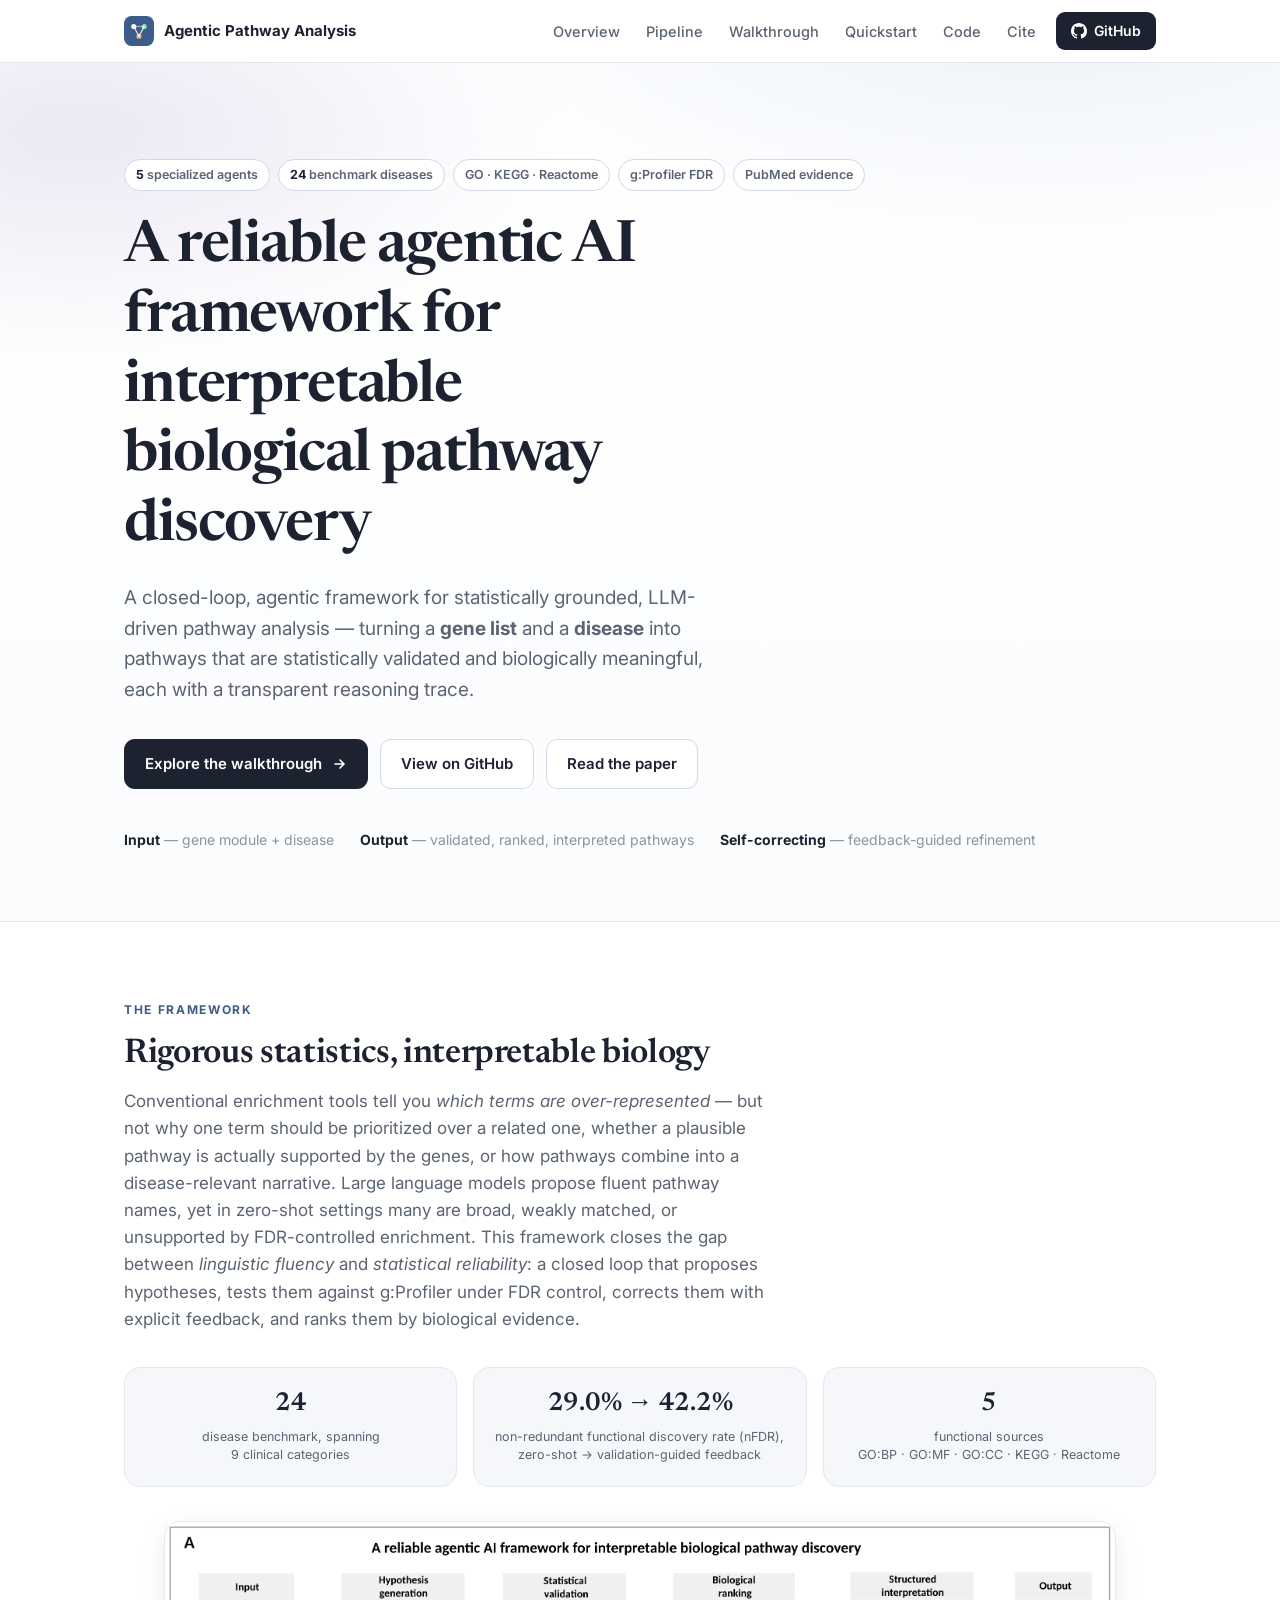
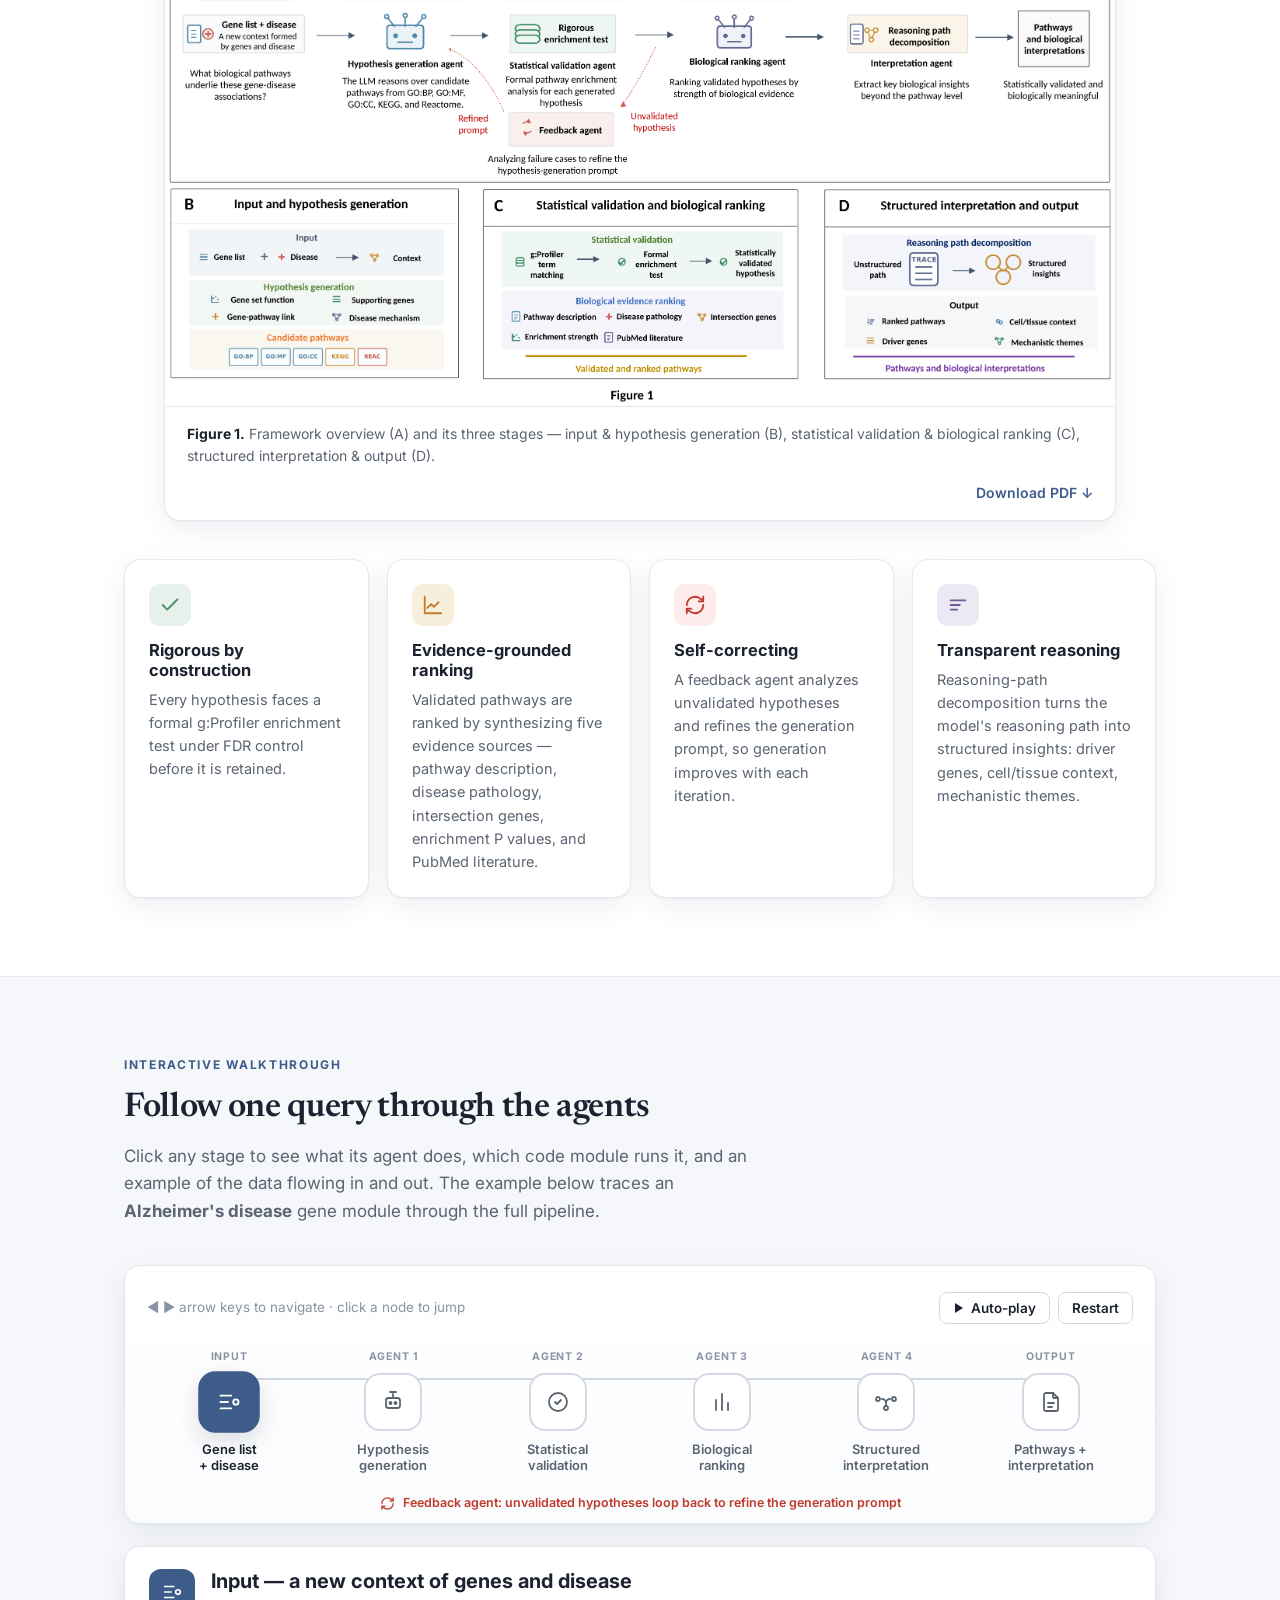
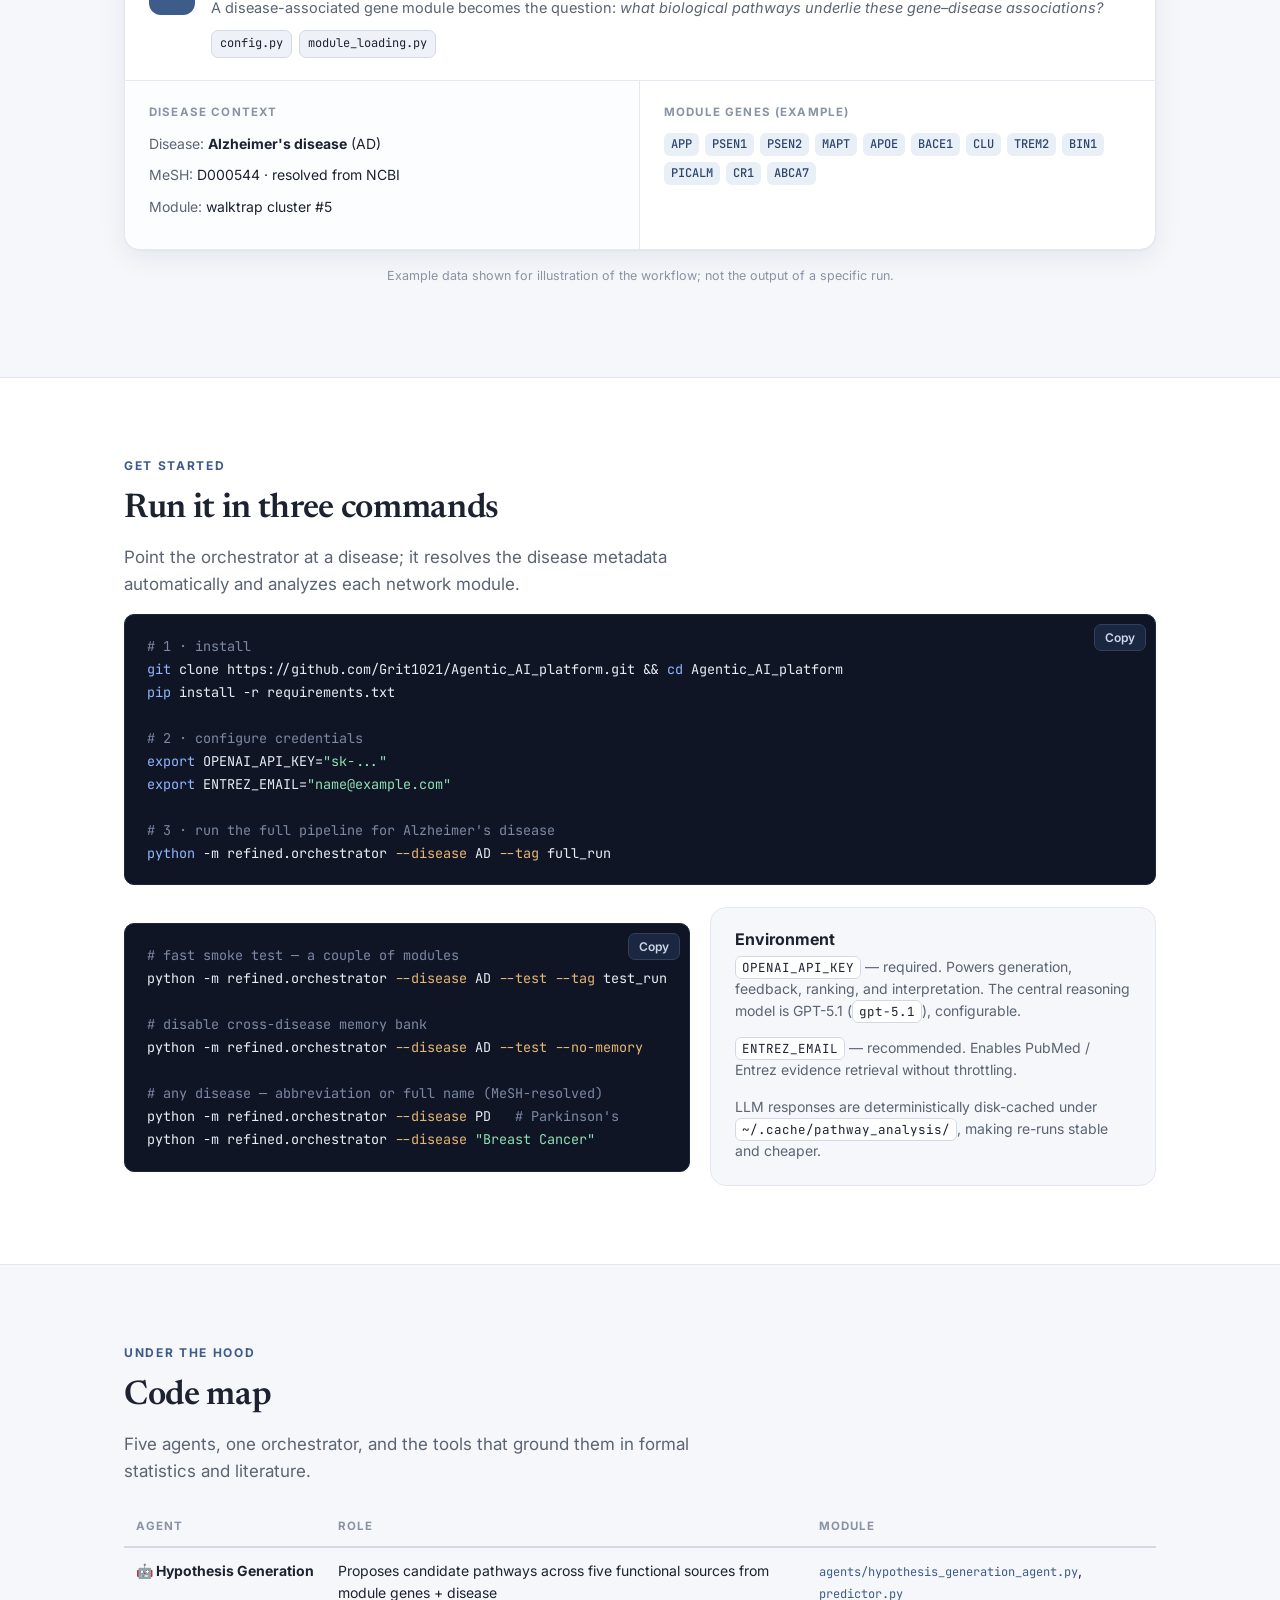
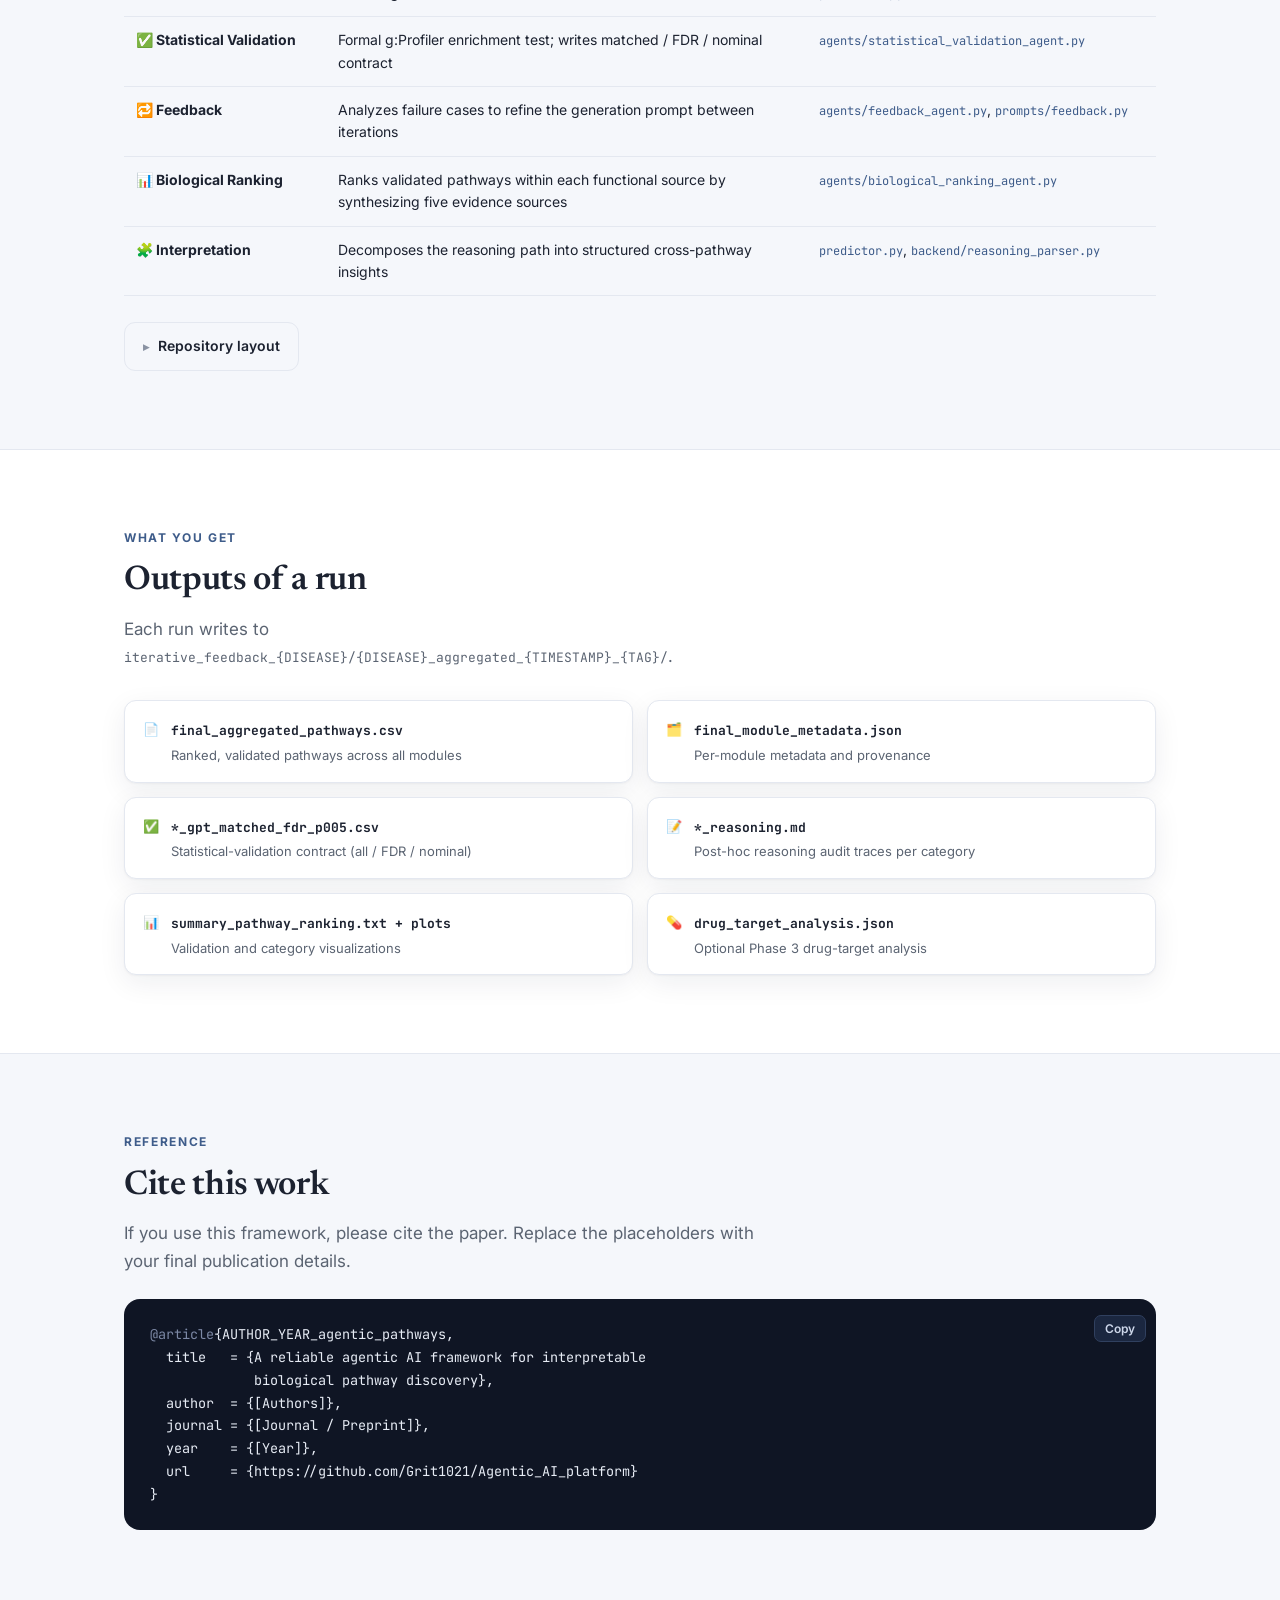
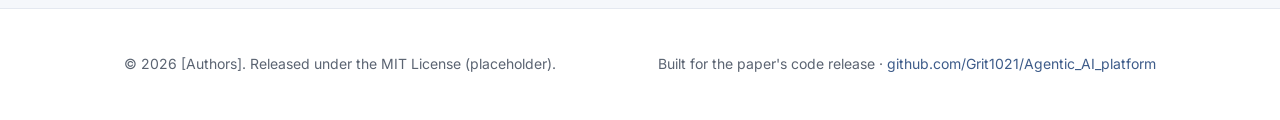
==== commit b9b95bfe: "Tighten wording to match paper; rename wordmark" ====
--- a/docs/index.html
+++ b/docs/index.html
@@ -285,7 +285,7 @@
         <path d="M13 14L20 27L27 14" stroke="#fff" stroke-width="1.7" opacity=".85"/>
         <path d="M13 14H27" stroke="#fff" stroke-width="1.7" opacity=".5"/>
       </svg>
-      <span>Agentic Pathway Discovery</span>
+      <span>Agentic Pathway Analysis</span>
     </a>
     <nav class="nav-links">
       <a href="#overview">Overview</a>
@@ -333,7 +333,7 @@
 <section id="overview">
   <div class="wrap">
     <div class="eyebrow reveal">The framework</div>
-    <h2 class="reveal">Statistics you can trust, biology you can read</h2>
+    <h2 class="reveal">Rigorous statistics, interpretable biology</h2>
     <p class="lead reveal">Conventional enrichment tools tell you <em>which terms are over-represented</em> — but not why one term should be prioritized over a related one, whether a plausible pathway is actually supported by the genes, or how pathways combine into a disease-relevant narrative. Large language models propose fluent pathway names, yet in zero-shot settings many are broad, weakly matched, or unsupported by FDR-controlled enrichment. This framework closes the gap between <em>linguistic fluency</em> and <em>statistical reliability</em>: a closed loop that proposes hypotheses, tests them against g:Profiler under FDR control, corrects them with explicit feedback, and ranks them by biological evidence.</p>
 
     <div class="stats reveal">
@@ -356,7 +356,7 @@
           <svg width="22" height="22" viewBox="0 0 24 24" fill="none" stroke="currentColor" stroke-width="2" stroke-linecap="round" stroke-linejoin="round"><path d="M20 6L9 17l-5-5"/></svg>
         </div>
         <h3>Rigorous by construction</h3>
-        <p>Every hypothesis faces a formal g:Profiler enrichment test with FDR control before it is allowed to matter.</p>
+        <p>Every hypothesis faces a formal g:Profiler enrichment test under FDR control before it is retained.</p>
       </div>
       <div class="card reveal">
         <div class="ic" style="background:var(--amber-soft);color:var(--amber)">
@@ -370,14 +370,14 @@
           <svg width="22" height="22" viewBox="0 0 24 24" fill="none" stroke="currentColor" stroke-width="2" stroke-linecap="round" stroke-linejoin="round"><path d="M3 12a9 9 0 019-9 9 9 0 016.7 3H21"/><path d="M21 3v5h-5"/><path d="M21 12a9 9 0 01-9 9 9 9 0 01-6.7-3H3"/><path d="M3 21v-5h5"/></svg>
         </div>
         <h3>Self-correcting</h3>
-        <p>A feedback agent studies unvalidated hypotheses and rewrites the generation prompt, so each iteration gets sharper.</p>
+        <p>A feedback agent analyzes unvalidated hypotheses and refines the generation prompt, so generation improves with each iteration.</p>
       </div>
       <div class="card reveal">
         <div class="ic" style="background:var(--purple-soft);color:var(--purple)">
           <svg width="22" height="22" viewBox="0 0 24 24" fill="none" stroke="currentColor" stroke-width="2" stroke-linecap="round" stroke-linejoin="round"><path d="M4 7h16M4 12h10M4 17h7"/></svg>
         </div>
         <h3>Transparent reasoning</h3>
-        <p>Reasoning-path decomposition turns raw model output into structured insights: driver genes, context, mechanistic themes.</p>
+        <p>Reasoning-path decomposition turns the model's reasoning path into structured insights: driver genes, cell/tissue context, mechanistic themes.</p>
       </div>
     </div>
   </div>
@@ -388,7 +388,7 @@
   <div class="wrap">
     <div class="eyebrow reveal">Interactive walkthrough</div>
     <h2 class="reveal" id="example">Follow one query through the agents</h2>
-    <p class="lead reveal">Click any stage to see what its agent does, which code module runs it, and an example of the data flowing in and out. The example below traces an <b>Alzheimer's Disease</b> gene module through the full pipeline.</p>
+    <p class="lead reveal">Click any stage to see what its agent does, which code module runs it, and an example of the data flowing in and out. The example below traces an <b>Alzheimer's disease</b> gene module through the full pipeline.</p>
 
     <div class="rail reveal">
       <div class="rail-top">
@@ -458,7 +458,7 @@
         <div class="io">
           <div class="in">
             <h4>Disease context</h4>
-            <p class="kv"><span class="k">Disease:</span> <b>Alzheimer's Disease</b> (AD)</p>
+            <p class="kv"><span class="k">Disease:</span> <b>Alzheimer's disease</b> (AD)</p>
             <p class="kv"><span class="k">MeSH:</span> D000544 · resolved from NCBI</p>
             <p class="kv"><span class="k">Module:</span> walktrap cluster #5</p>
           </div>
@@ -646,7 +646,7 @@
 <span class="k">export</span> OPENAI_API_KEY=<span class="s">"sk-..."</span>
 <span class="k">export</span> ENTREZ_EMAIL=<span class="s">"name@example.com"</span>
 
-<span class="c"># 3 · run the full pipeline for Alzheimer's Disease</span>
+<span class="c"># 3 · run the full pipeline for Alzheimer's disease</span>
 <span class="k">python</span> -m refined.orchestrator <span class="f">--disease</span> AD <span class="f">--tag</span> full_run</pre>
     </div>
 
@@ -678,12 +678,12 @@
   <div class="wrap">
     <div class="eyebrow reveal">Under the hood</div>
     <h2 class="reveal">Code map</h2>
-    <p class="lead reveal">Five agents, one orchestrator, and the tools that ground them in real statistics and literature.</p>
+    <p class="lead reveal">Five agents, one orchestrator, and the tools that ground them in formal statistics and literature.</p>
 
     <table class="mods reveal">
       <thead><tr><th>Agent</th><th>Role</th><th>Module</th></tr></thead>
       <tbody>
-        <tr><td class="agent">🤖 Hypothesis Generation</td><td>Proposes candidate pathways across five databases from module genes + disease</td><td><code>agents/hypothesis_generation_agent.py</code>, <code>predictor.py</code></td></tr>
+        <tr><td class="agent">🤖 Hypothesis Generation</td><td>Proposes candidate pathways across five functional sources from module genes + disease</td><td><code>agents/hypothesis_generation_agent.py</code>, <code>predictor.py</code></td></tr>
         <tr><td class="agent">✅ Statistical Validation</td><td>Formal g:Profiler enrichment test; writes matched / FDR / nominal contract</td><td><code>agents/statistical_validation_agent.py</code></td></tr>
         <tr><td class="agent">🔁 Feedback</td><td>Analyzes failure cases to refine the generation prompt between iterations</td><td><code>agents/feedback_agent.py</code>, <code>prompts/feedback.py</code></td></tr>
         <tr><td class="agent">📊 Biological Ranking</td><td>Ranks validated pathways within each functional source by synthesizing five evidence sources</td><td><code>agents/biological_ranking_agent.py</code></td></tr>
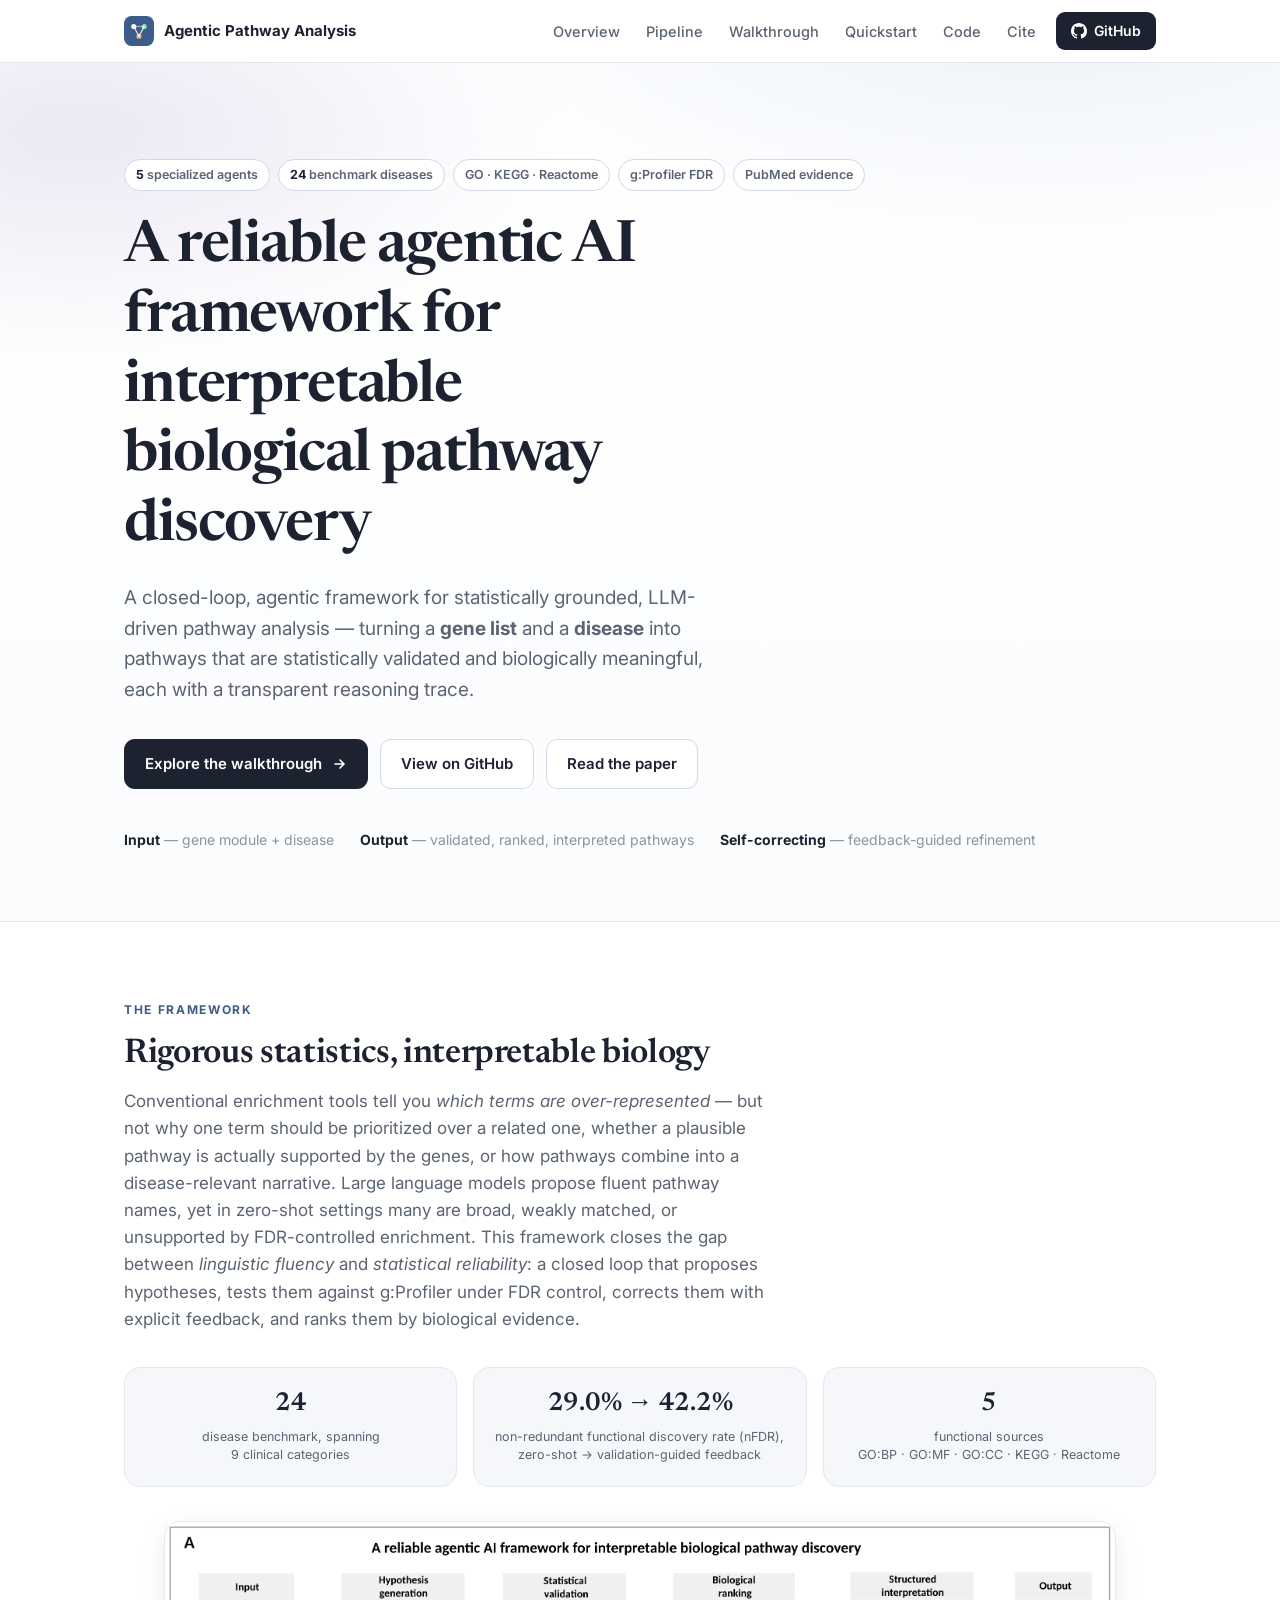
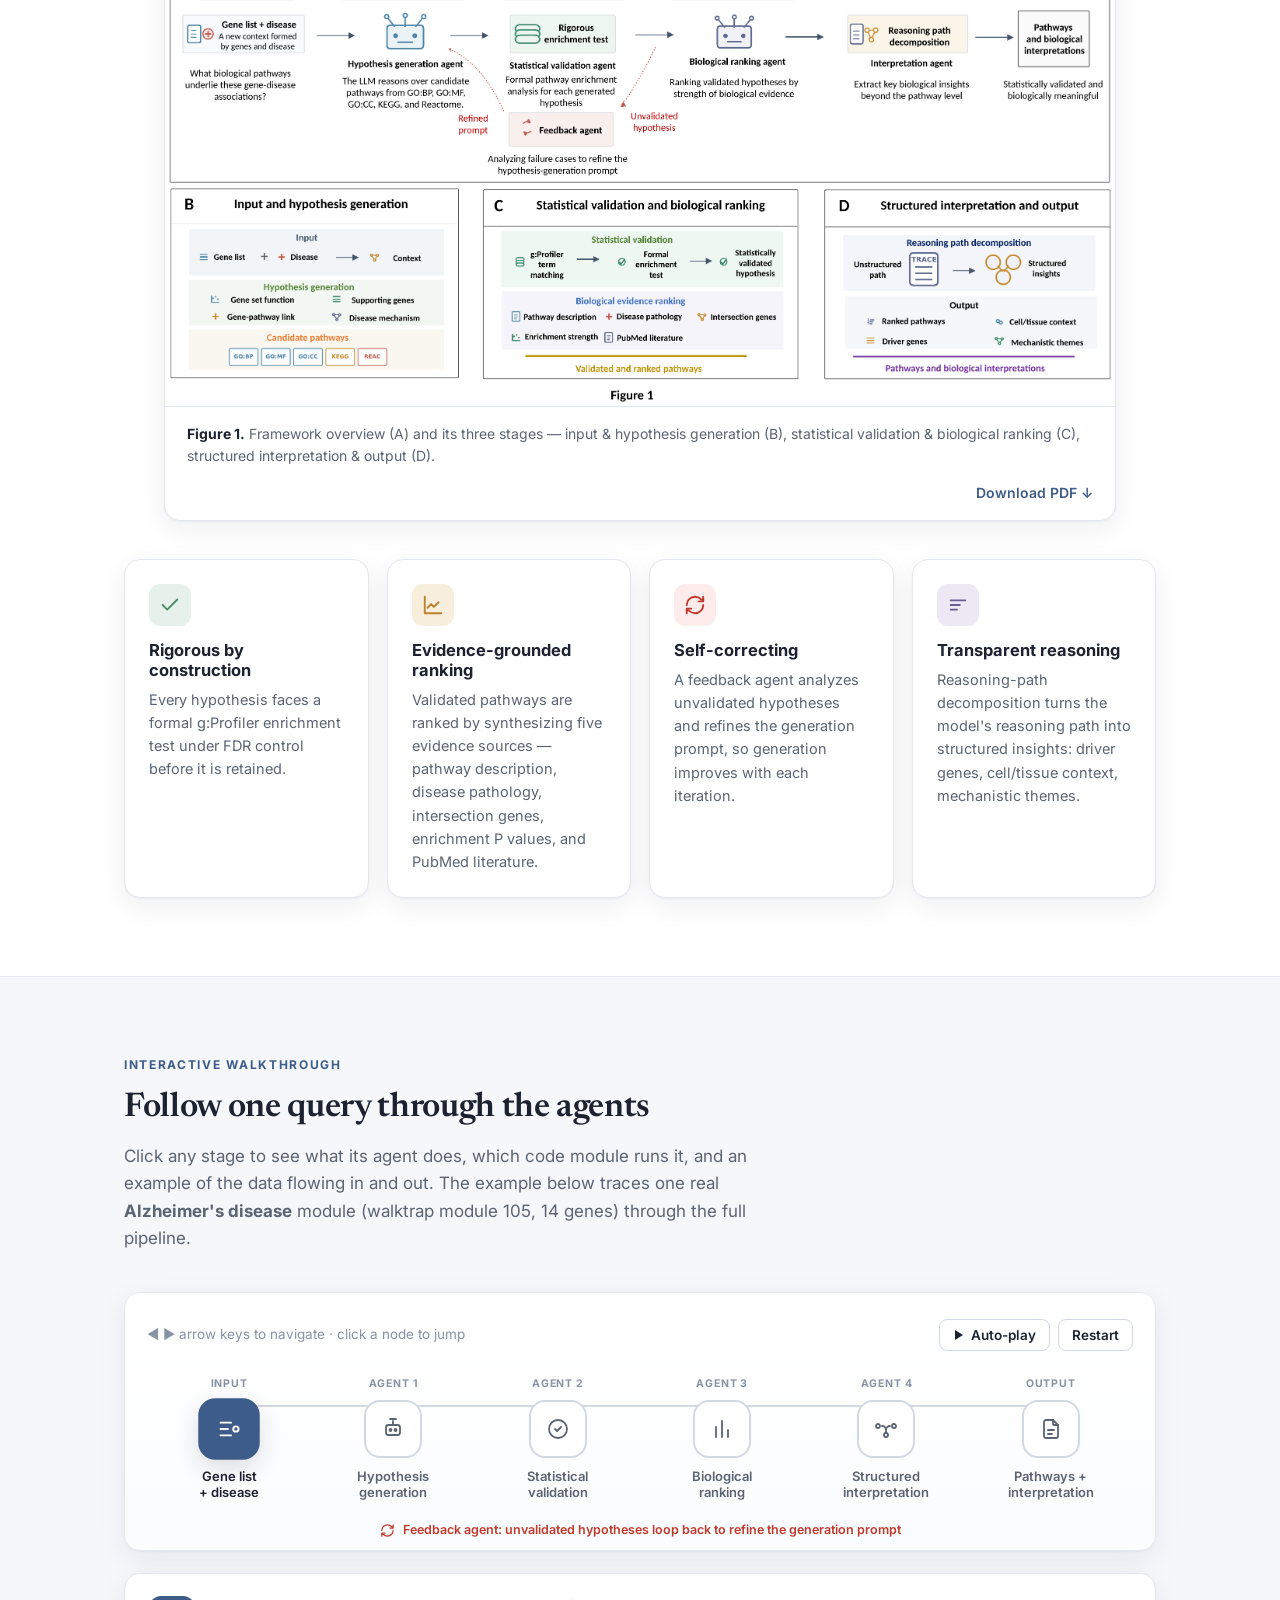
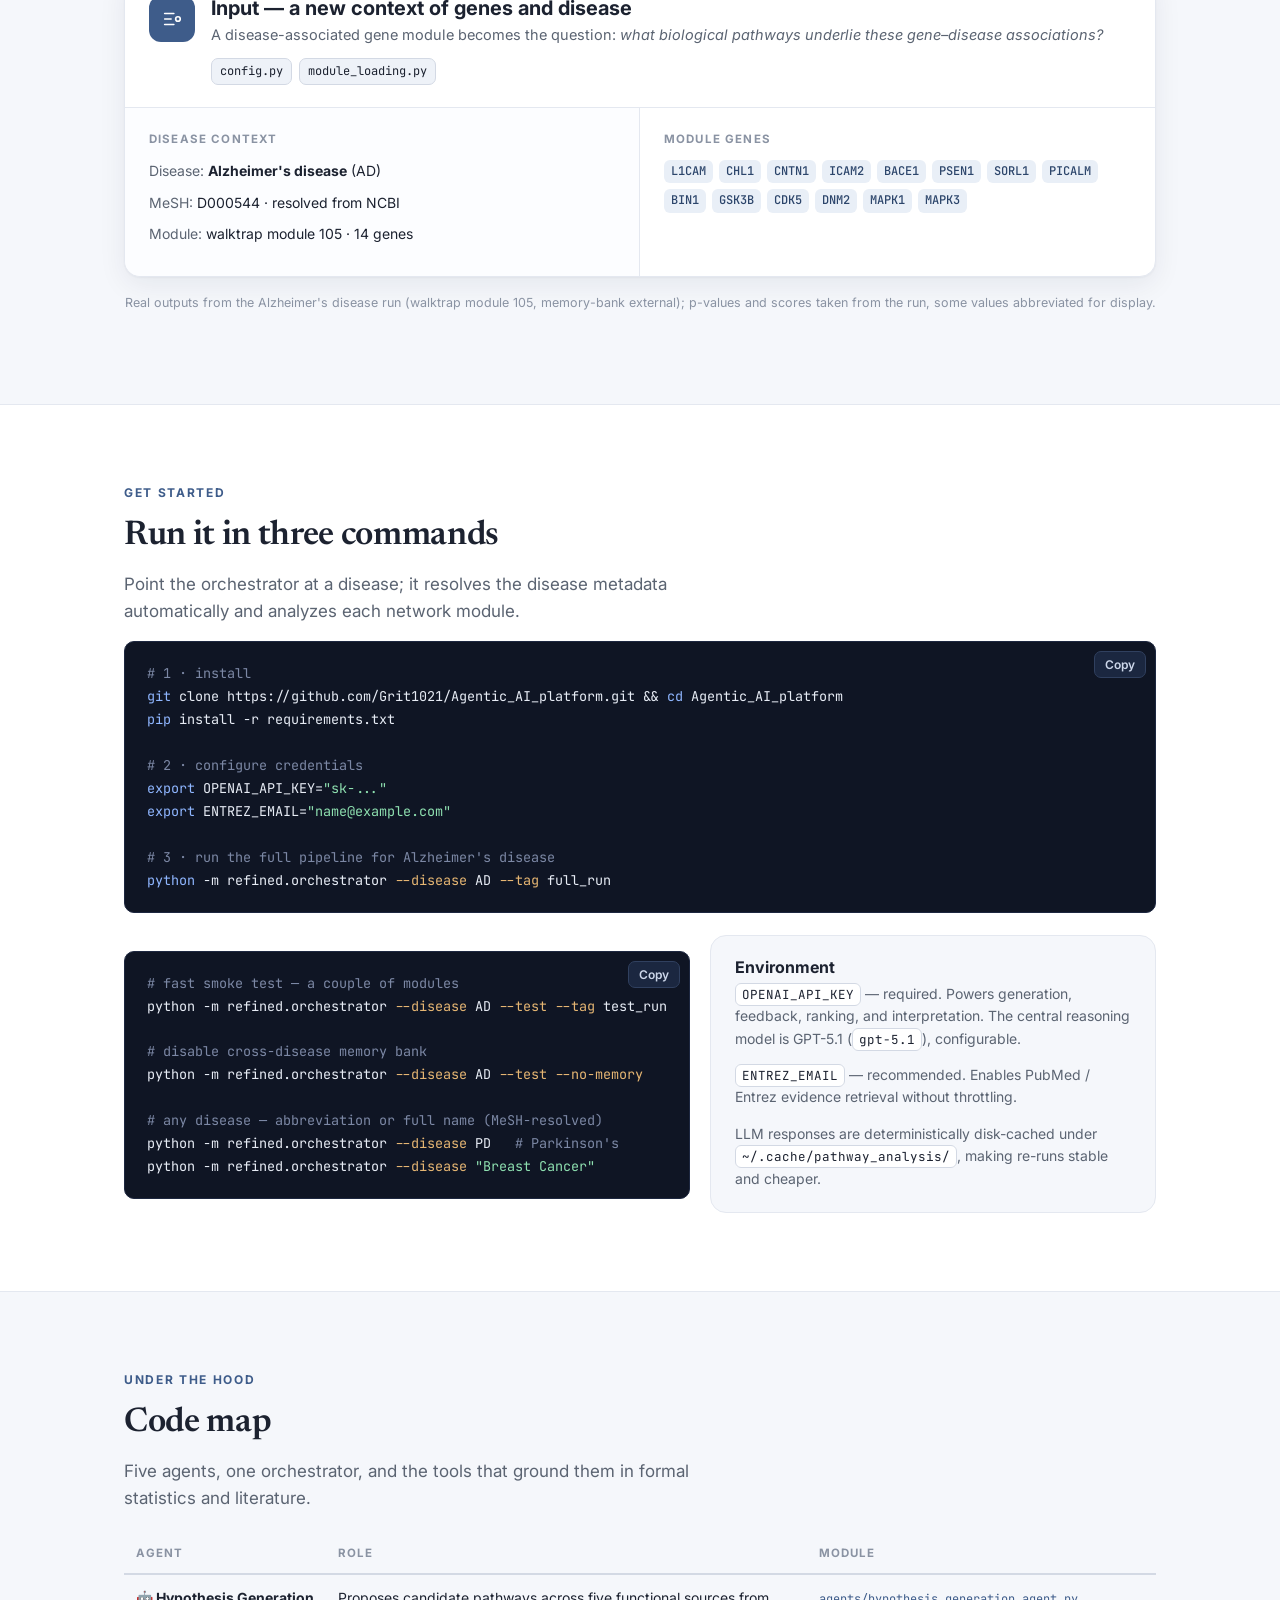
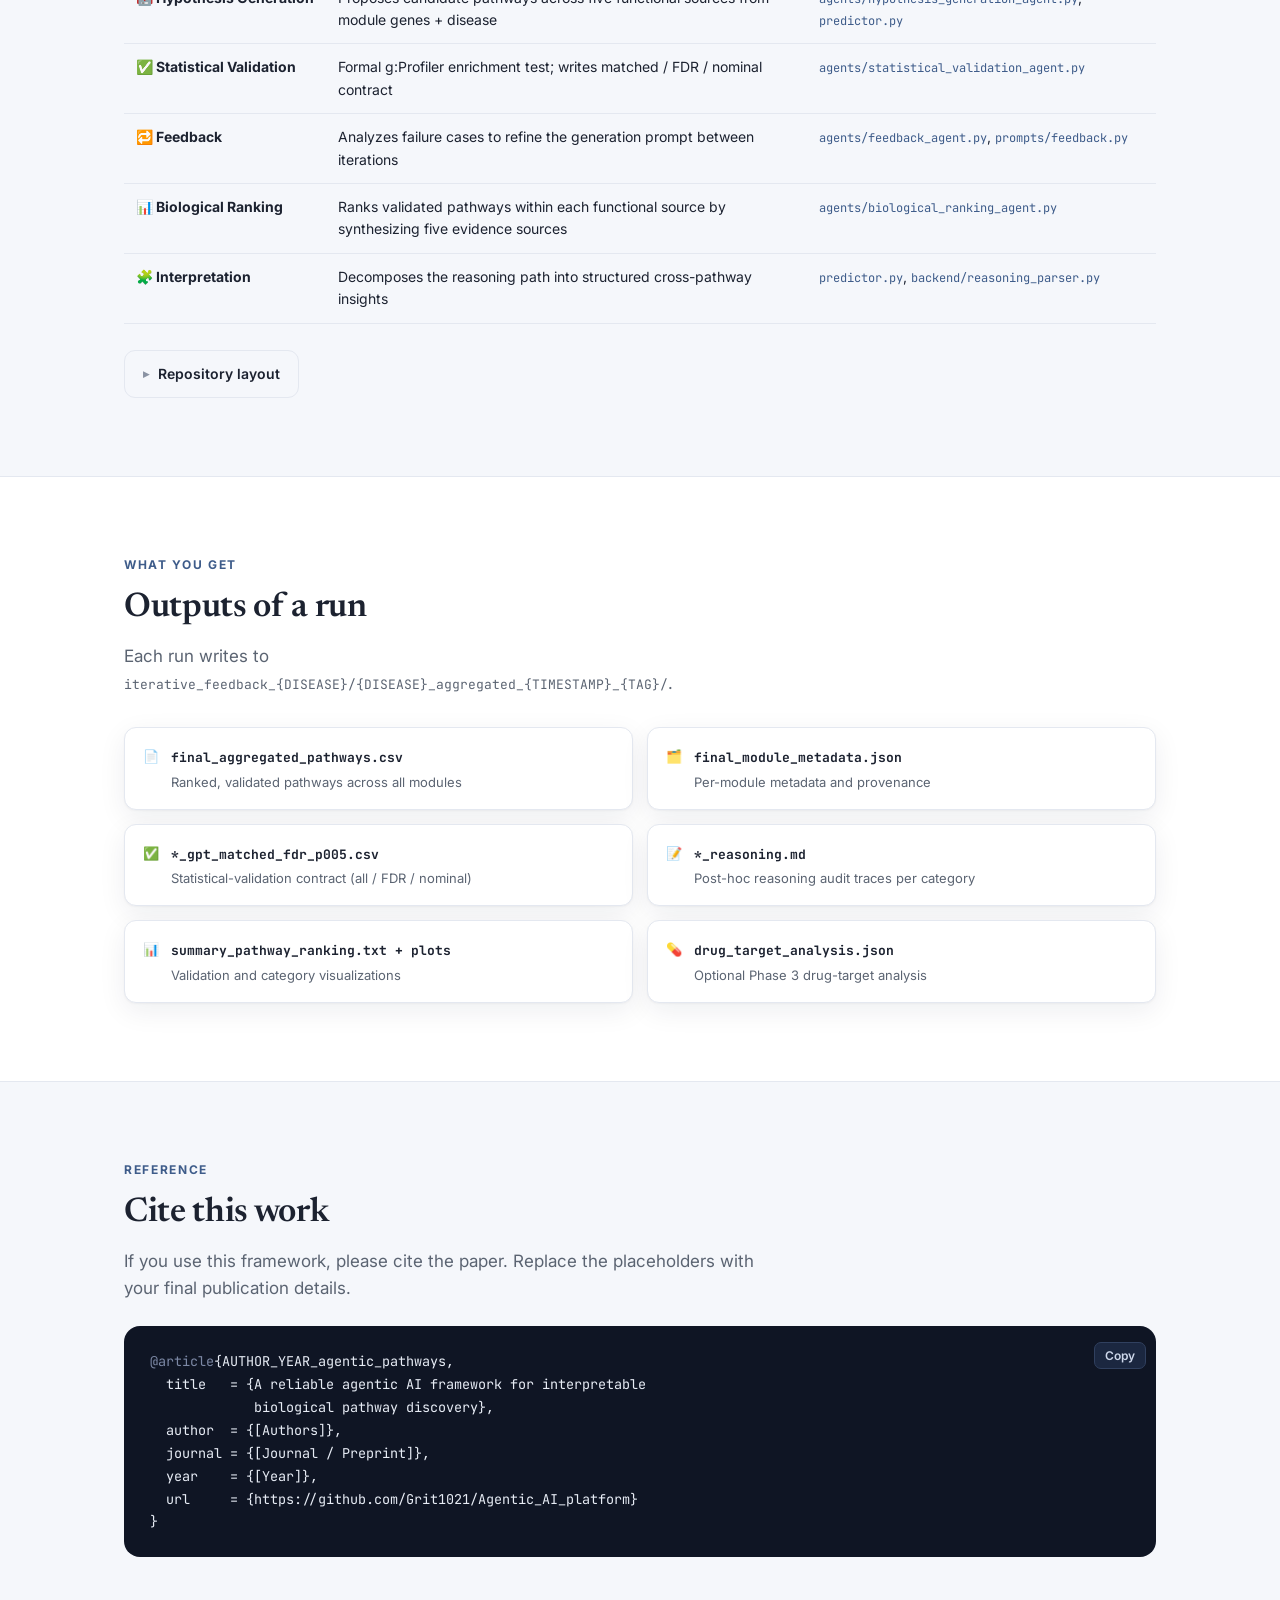
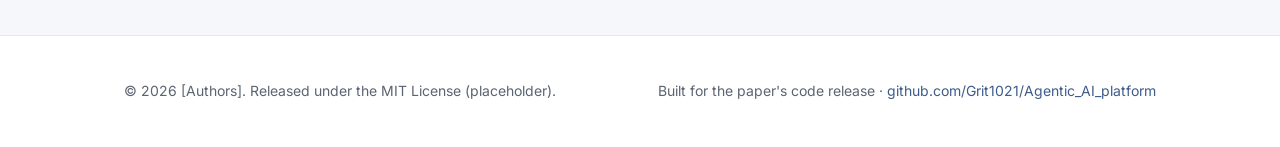
==== commit 401a70b9: "Rebuild walkthrough with real AD module 105 results" ====
--- a/docs/index.html
+++ b/docs/index.html
@@ -388,7 +388,7 @@
   <div class="wrap">
     <div class="eyebrow reveal">Interactive walkthrough</div>
     <h2 class="reveal" id="example">Follow one query through the agents</h2>
-    <p class="lead reveal">Click any stage to see what its agent does, which code module runs it, and an example of the data flowing in and out. The example below traces an <b>Alzheimer's disease</b> gene module through the full pipeline.</p>
+    <p class="lead reveal">Click any stage to see what its agent does, which code module runs it, and an example of the data flowing in and out. The example below traces one real <b>Alzheimer's disease</b> module (walktrap module 105, 14 genes) through the full pipeline.</p>
 
     <div class="rail reveal">
       <div class="rail-top">
@@ -460,12 +460,12 @@
             <h4>Disease context</h4>
             <p class="kv"><span class="k">Disease:</span> <b>Alzheimer's disease</b> (AD)</p>
             <p class="kv"><span class="k">MeSH:</span> D000544 · resolved from NCBI</p>
-            <p class="kv"><span class="k">Module:</span> walktrap cluster #5</p>
-          </div>
-          <div>
-            <h4>Module genes (example)</h4>
+            <p class="kv"><span class="k">Module:</span> walktrap module 105 · 14 genes</p>
+          </div>
+          <div>
+            <h4>Module genes</h4>
             <div class="genes">
-              <span class="gene">APP</span><span class="gene">PSEN1</span><span class="gene">PSEN2</span><span class="gene">MAPT</span><span class="gene">APOE</span><span class="gene">BACE1</span><span class="gene">CLU</span><span class="gene">TREM2</span><span class="gene">BIN1</span><span class="gene">PICALM</span><span class="gene">CR1</span><span class="gene">ABCA7</span>
+              <span class="gene">L1CAM</span><span class="gene">CHL1</span><span class="gene">CNTN1</span><span class="gene">ICAM2</span><span class="gene">BACE1</span><span class="gene">PSEN1</span><span class="gene">SORL1</span><span class="gene">PICALM</span><span class="gene">BIN1</span><span class="gene">GSK3B</span><span class="gene">CDK5</span><span class="gene">DNM2</span><span class="gene">MAPK1</span><span class="gene">MAPK3</span>
             </div>
           </div>
         </div>
@@ -494,13 +494,13 @@
             <p class="kv">🩺 <span class="k">Disease mechanism</span> — relevance to AD pathology</p>
           </div>
           <div>
-            <h4>Candidate pathways (illustrative)</h4>
+            <h4>Candidate pathways (5 of 50 generated)</h4>
             <ul class="plist">
-              <li><span class="src bp">GO:BP</span><span class="pname">Amyloid-beta formation</span></li>
-              <li><span class="src cc">GO:CC</span><span class="pname">Postsynaptic membrane</span></li>
-              <li><span class="src mf">GO:MF</span><span class="pname">Tau protein binding</span></li>
-              <li><span class="src kegg">KEGG</span><span class="pname">Alzheimer disease pathway</span></li>
-              <li><span class="src reac">REAC</span><span class="pname">Amyloid fiber formation</span></li>
+              <li><span class="src bp">GO:BP</span><span class="pname">Synapse organization</span></li>
+              <li><span class="src bp">GO:BP</span><span class="pname">Axon guidance</span></li>
+              <li><span class="src bp">GO:BP</span><span class="pname">Neuron projection development</span></li>
+              <li><span class="src bp">GO:BP</span><span class="pname">Cell adhesion</span></li>
+              <li><span class="src mf">GO:MF</span><span class="pname">Transmembrane receptor tyrosine kinase activity</span></li>
             </ul>
           </div>
         </div>
@@ -521,18 +521,20 @@
         </div>
         <div class="io">
           <div class="single">
-            <h4>Enrichment test — FDR p&lt;0.05 (illustrative)</h4>
+            <h4>g:Profiler enrichment — FDR p&lt;0.05 (AD module 105)</h4>
             <ul class="plist">
-              <li><span class="src bp">GO:BP</span><span class="pname">Amyloid-beta formation</span><span class="pend"><span class="pmeta">p = 3.2e-08</span><span class="status ok">✓ pass</span></span></li>
-              <li><span class="src cc">GO:CC</span><span class="pname">Postsynaptic membrane</span><span class="pend"><span class="pmeta">p = 1.1e-05</span><span class="status ok">✓ pass</span></span></li>
-              <li><span class="src kegg">KEGG</span><span class="pname">Alzheimer disease pathway</span><span class="pend"><span class="pmeta">p = 6.7e-06</span><span class="status ok">✓ pass</span></span></li>
-              <li><span class="src mf">GO:MF</span><span class="pname">Amyloid-beta binding</span><span class="pend"><span class="pmeta">p = 0.21</span><span class="status no">✗ fail</span></span></li>
+              <li><span class="src reac">REAC</span><span class="pname">Neuronal System</span><span class="pend"><span class="pmeta">p = 3.4e-15</span><span class="status ok">✓ pass</span></span></li>
+              <li><span class="src cc">GO:CC</span><span class="pname">Postsynaptic membrane</span><span class="pend"><span class="pmeta">p = 6.5e-11</span><span class="status ok">✓ pass</span></span></li>
+              <li><span class="src cc">GO:CC</span><span class="pname">Adherens junction</span><span class="pend"><span class="pmeta">p = 6.5e-07</span><span class="status ok">✓ pass</span></span></li>
+              <li><span class="src kegg">KEGG</span><span class="pname">Axon guidance</span><span class="pend"><span class="pmeta">p = 2.1e-04</span><span class="status ok">✓ pass</span></span></li>
+              <li><span class="src kegg">KEGG</span><span class="pname">Alzheimer disease (generic term)</span><span class="pend"><span class="pmeta">p = 0.12</span><span class="status no">✗ fail</span></span></li>
+              <li><span class="src bp">GO:BP</span><span class="pname">G protein-coupled receptor signaling</span><span class="pend"><span class="pmeta">p = 0.25</span><span class="status no">✗ fail</span></span></li>
             </ul>
           </div>
         </div>
         <div class="callout">
           <svg width="16" height="16" viewBox="0 0 24 24" fill="none" stroke="currentColor" stroke-width="2" stroke-linecap="round" stroke-linejoin="round"><path d="M3 12a9 9 0 019-9 9 9 0 016.7 3H21"/><path d="M21 3v5h-5"/></svg>
-          <span><b>Feedback loop.</b> Unvalidated hypotheses are analyzed by the Feedback Agent, which refines the generation prompt (e.g., emphasizing microglial/immune context via <code>TREM2</code>, <code>CR1</code>) before the next iteration.</span>
+          <span><b>Feedback loop.</b> Broad, unvalidated hypotheses (e.g., the generic <code>Alzheimer disease</code> term) are analyzed by the Feedback Agent, which refines the prompt toward the module's specific synaptic and cell-adhesion biology — lifting module 105's GO:CC validation rate from 29% to 71% at iteration 2.</span>
         </div>
       </div>
 
@@ -551,12 +553,13 @@
         </div>
         <div class="io">
           <div class="single">
-            <h4>Validated &amp; ranked pathways (illustrative)</h4>
+            <h4>Validated &amp; ranked pathways (AD module 105) — biological relevance score</h4>
             <ul class="plist">
-              <li><span class="src bp">GO:BP</span><span class="pname">Amyloid-beta formation</span><span class="pend"><span class="pmeta">42 PubMed</span><span class="evbar"><i style="width:96%"></i></span></span></li>
-              <li><span class="src kegg">KEGG</span><span class="pname">Neuroinflammation / microglial activation</span><span class="pend"><span class="pmeta">37 PubMed</span><span class="evbar"><i style="width:88%"></i></span></span></li>
-              <li><span class="src mf">GO:MF</span><span class="pname">Tau protein binding</span><span class="pend"><span class="pmeta">29 PubMed</span><span class="evbar"><i style="width:74%"></i></span></span></li>
-              <li><span class="src reac">REAC</span><span class="pname">Cholesterol / lipid transport (APOE, ABCA7)</span><span class="pend"><span class="pmeta">21 PubMed</span><span class="evbar"><i style="width:61%"></i></span></span></li>
+              <li><span class="src cc">GO:CC</span><span class="pname">Adherens junction</span><span class="pend"><span class="pmeta">score 3.00</span><span class="evbar"><i style="width:100%"></i></span></span></li>
+              <li><span class="src bp">GO:BP</span><span class="pname">Postsynapse organization</span><span class="pend"><span class="pmeta">score 2.85</span><span class="evbar"><i style="width:95%"></i></span></span></li>
+              <li><span class="src kegg">KEGG</span><span class="pname">Axon guidance</span><span class="pend"><span class="pmeta">score 2.46</span><span class="evbar"><i style="width:82%"></i></span></span></li>
+              <li><span class="src bp">GO:BP</span><span class="pname">Synapse organization</span><span class="pend"><span class="pmeta">score 2.30</span><span class="evbar"><i style="width:77%"></i></span></span></li>
+              <li><span class="src bp">GO:BP</span><span class="pname">Neuron projection development</span><span class="pend"><span class="pmeta">score 2.19</span><span class="evbar"><i style="width:73%"></i></span></span></li>
             </ul>
           </div>
         </div>
@@ -580,17 +583,17 @@
           <div class="in">
             <h4>Structured insights</h4>
             <p class="kv"><span class="k">Driver genes:</span></p>
-            <div class="genes"><span class="gene">APP</span><span class="gene">PSEN1</span><span class="gene">MAPT</span><span class="gene">APOE</span><span class="gene">TREM2</span></div>
-            <p class="kv" style="margin-top:12px"><span class="k">Cell / tissue context:</span> neurons, microglia, hippocampus &amp; cortex</p>
+            <div class="genes"><span class="gene">L1CAM</span><span class="gene">CHL1</span><span class="gene">CNTN1</span><span class="gene">BACE1</span><span class="gene">PSEN1</span></div>
+            <p class="kv" style="margin-top:12px"><span class="k">Cell / tissue context:</span> neurons, pre/postsynapse, blood–brain barrier</p>
           </div>
           <div>
             <h4>Mechanistic themes</h4>
             <div class="themes">
-              <span class="theme">Amyloid processing</span>
-              <span class="theme">Tau pathology</span>
-              <span class="theme">Neuroinflammation</span>
-              <span class="theme">Lipid metabolism</span>
-              <span class="theme">Synaptic dysfunction</span>
+              <span class="theme">Synaptic organization</span>
+              <span class="theme">Cell–cell adhesion</span>
+              <span class="theme">Axon guidance</span>
+              <span class="theme">Transcriptional regulation</span>
+              <span class="theme">Endocytic trafficking</span>
             </div>
           </div>
         </div>
@@ -618,14 +621,14 @@
             <p class="kv">📊 validation &amp; category plots</p>
           </div>
           <div>
-            <h4>Synthesis (illustrative)</h4>
-            <p style="font-size:14px;color:var(--ink);margin:0">The AD module converges on <b>amyloid-β processing</b> and <b>tau pathology</b> as core drivers, with a strong, literature-backed <b>neuroinflammatory</b> axis (microglial <code style="font-family:var(--mono);font-size:12px">TREM2</code>/<code style="font-family:var(--mono);font-size:12px">CR1</code>) and a <b>lipid-transport</b> theme (<code style="font-family:var(--mono);font-size:12px">APOE</code>/<code style="font-family:var(--mono);font-size:12px">ABCA7</code>) — each traceable to the genes and evidence that support it.</p>
-          </div>
-        </div>
-      </div>
-
-    </div>
-    <p class="disclaimer">Example data shown for illustration of the workflow; not the output of a specific run.</p>
+            <h4>Synthesis</h4>
+            <p style="font-size:14px;color:var(--ink);margin:0">AD module 105 converges on <b>synaptic structure and cell–cell adhesion</b> — adherens junction, postsynapse organization, and axon guidance — implicating <b>synapse loss and network disintegration</b> as its contribution to AD, with an <b>endocytic-trafficking</b> link (<code style="font-family:var(--mono);font-size:12px">BACE1</code>/<code style="font-family:var(--mono);font-size:12px">PICALM</code>/<code style="font-family:var(--mono);font-size:12px">BIN1</code>) to APP processing — each traceable to the genes and enrichment that support it.</p>
+          </div>
+        </div>
+      </div>
+
+    </div>
+    <p class="disclaimer">Real outputs from the Alzheimer's disease run (walktrap module 105, memory-bank external); p-values and scores taken from the run, some values abbreviated for display.</p>
   </div>
 </section>
 
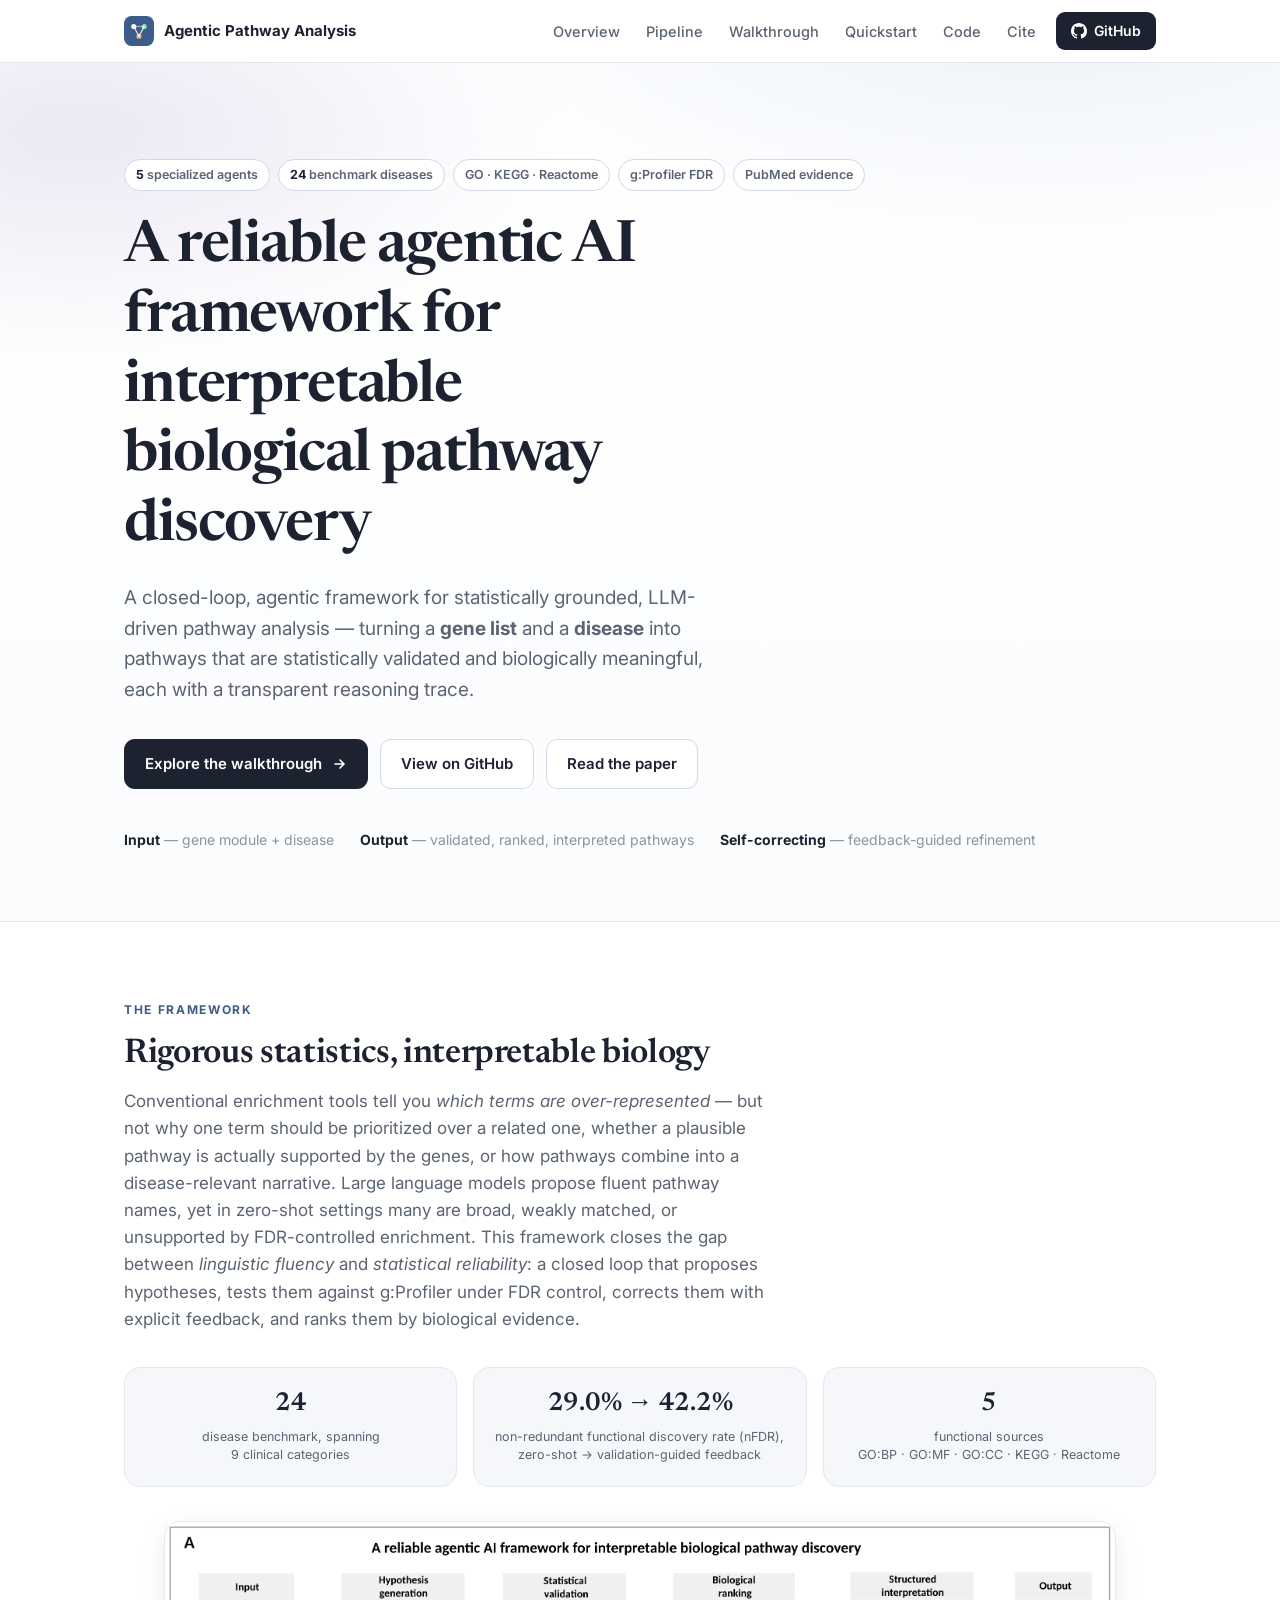
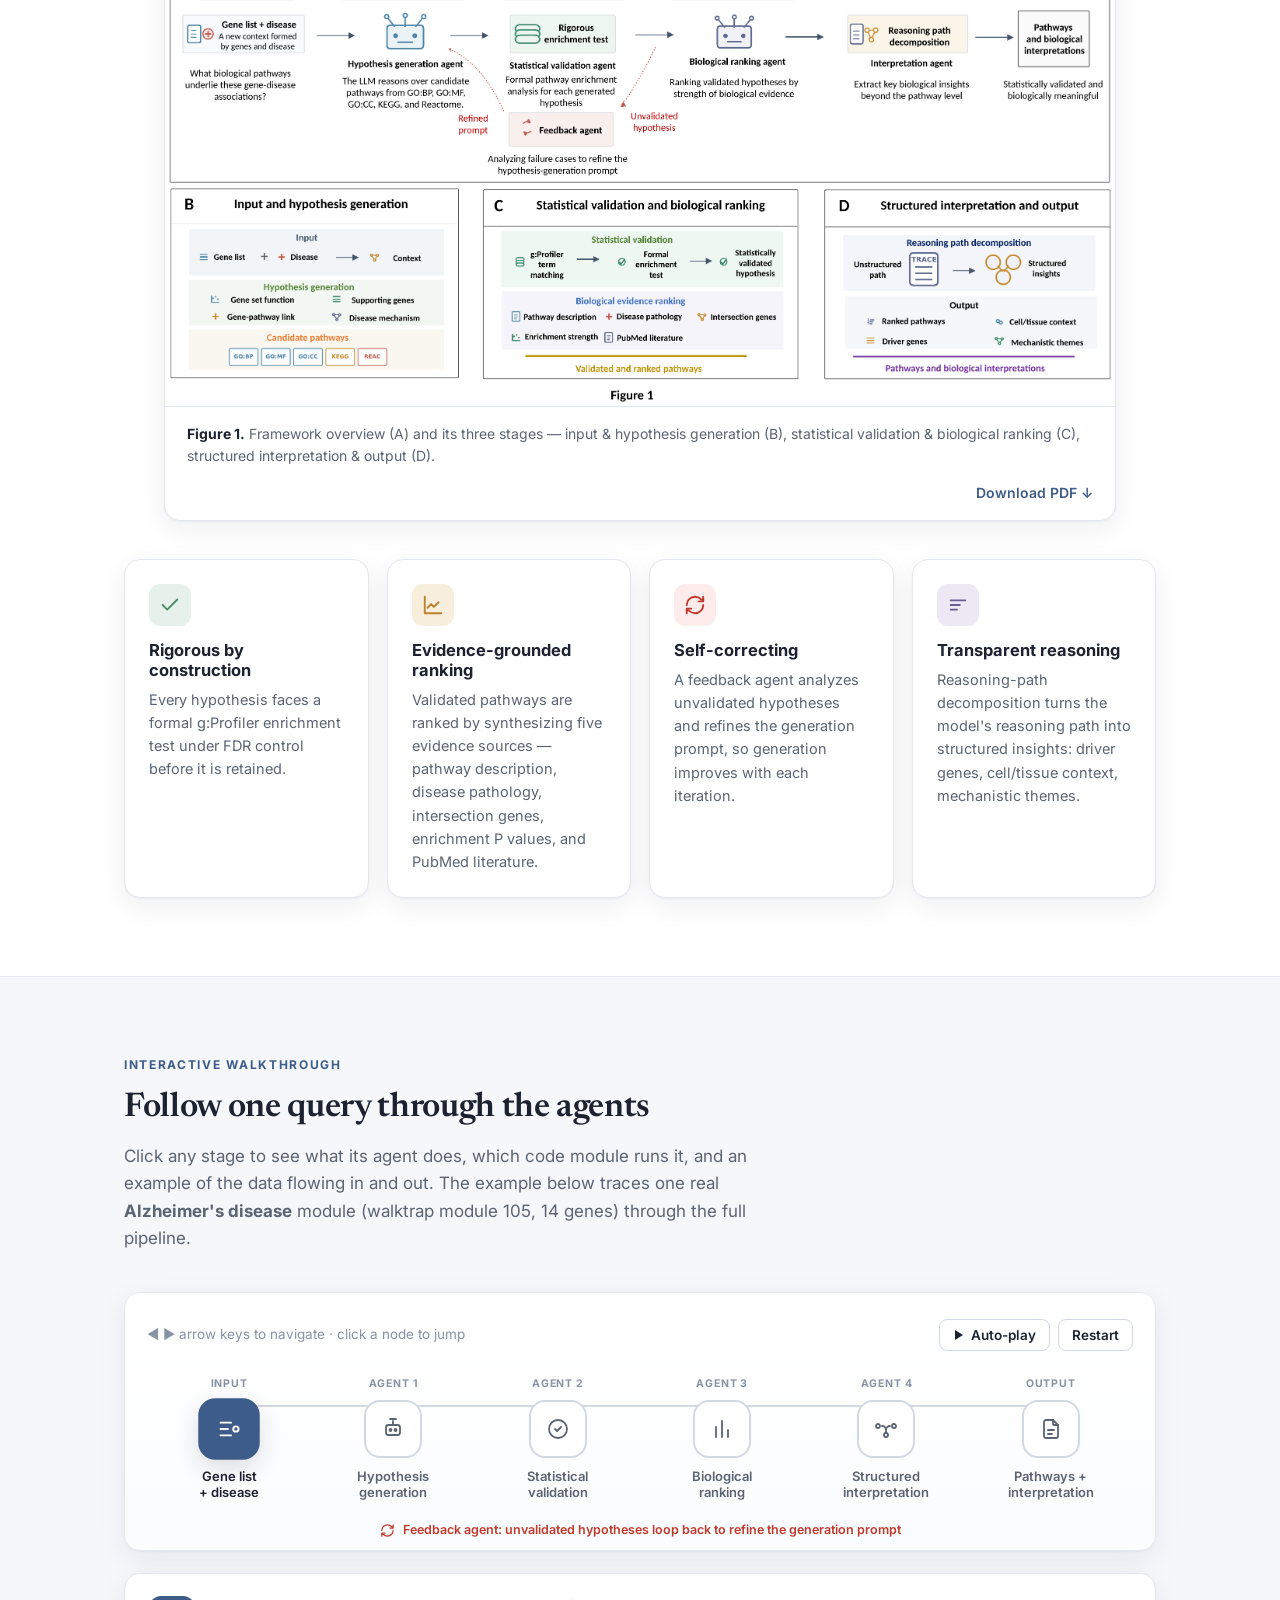
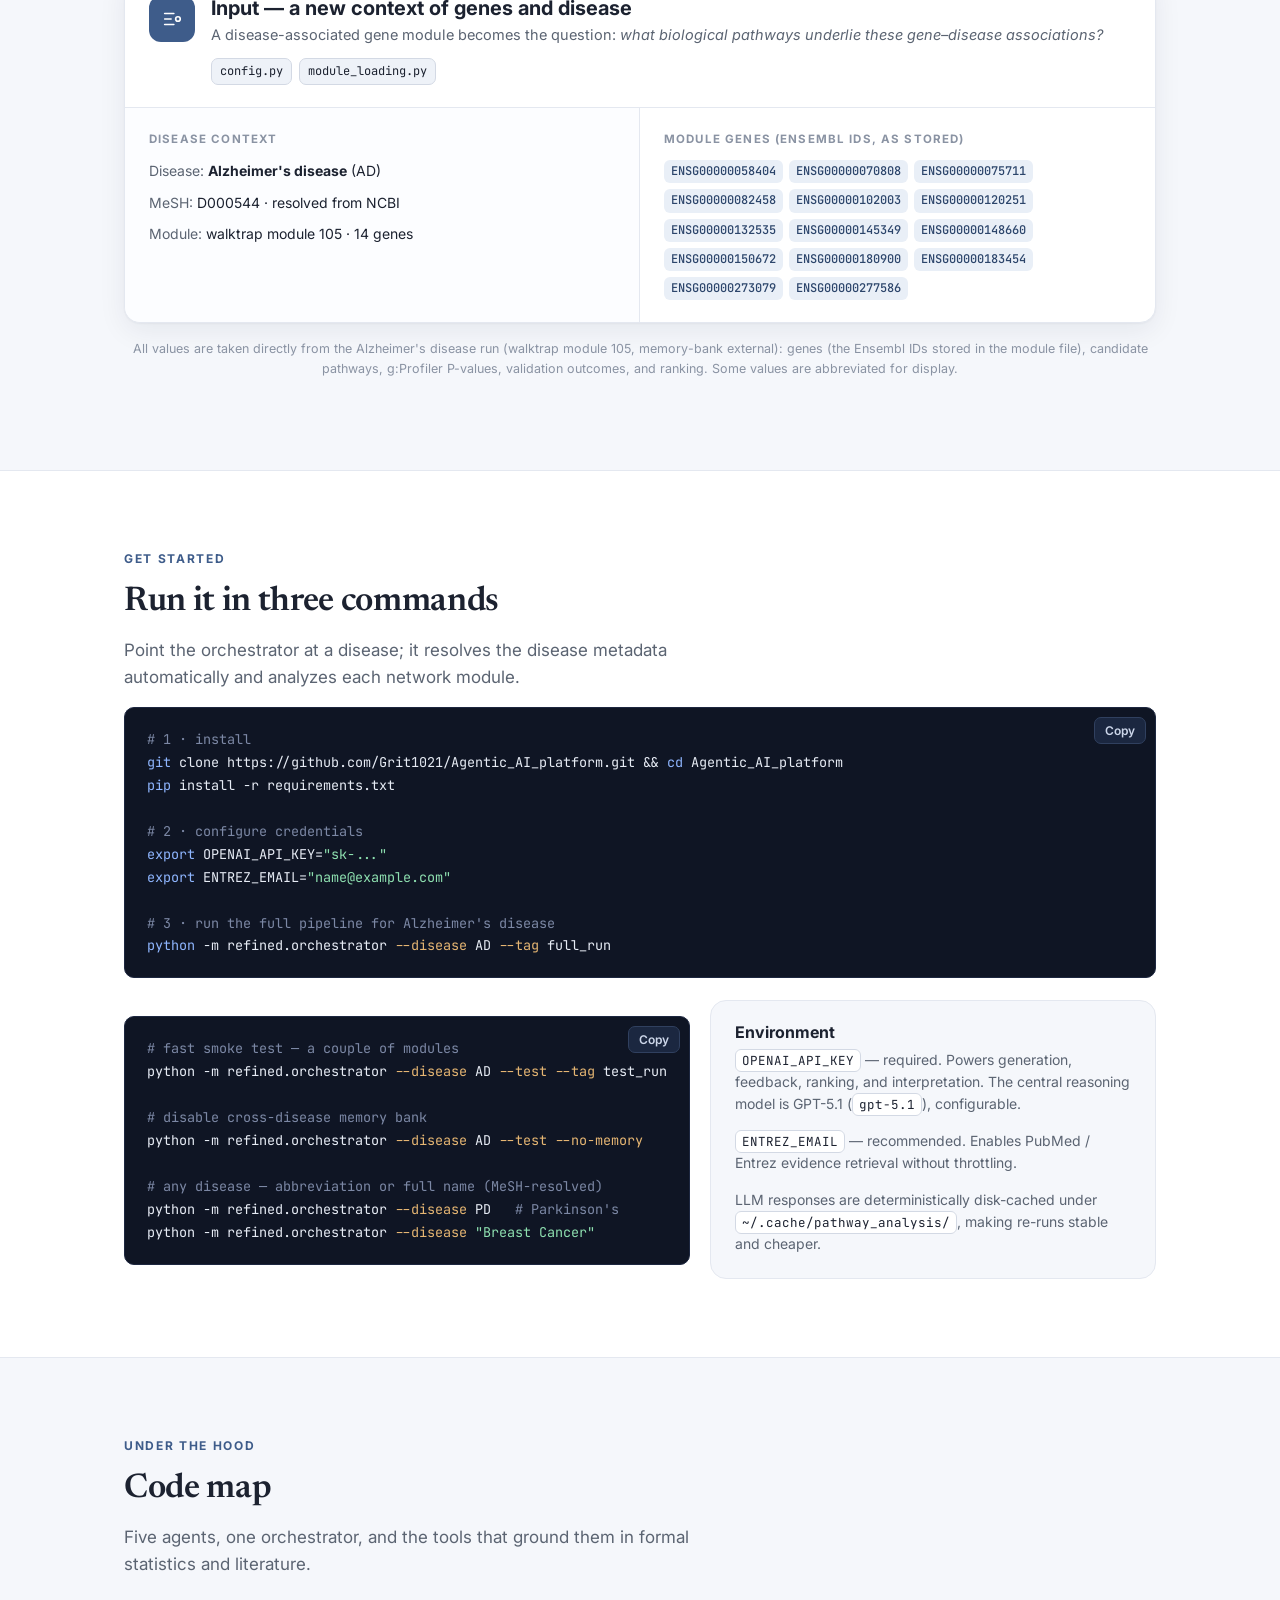
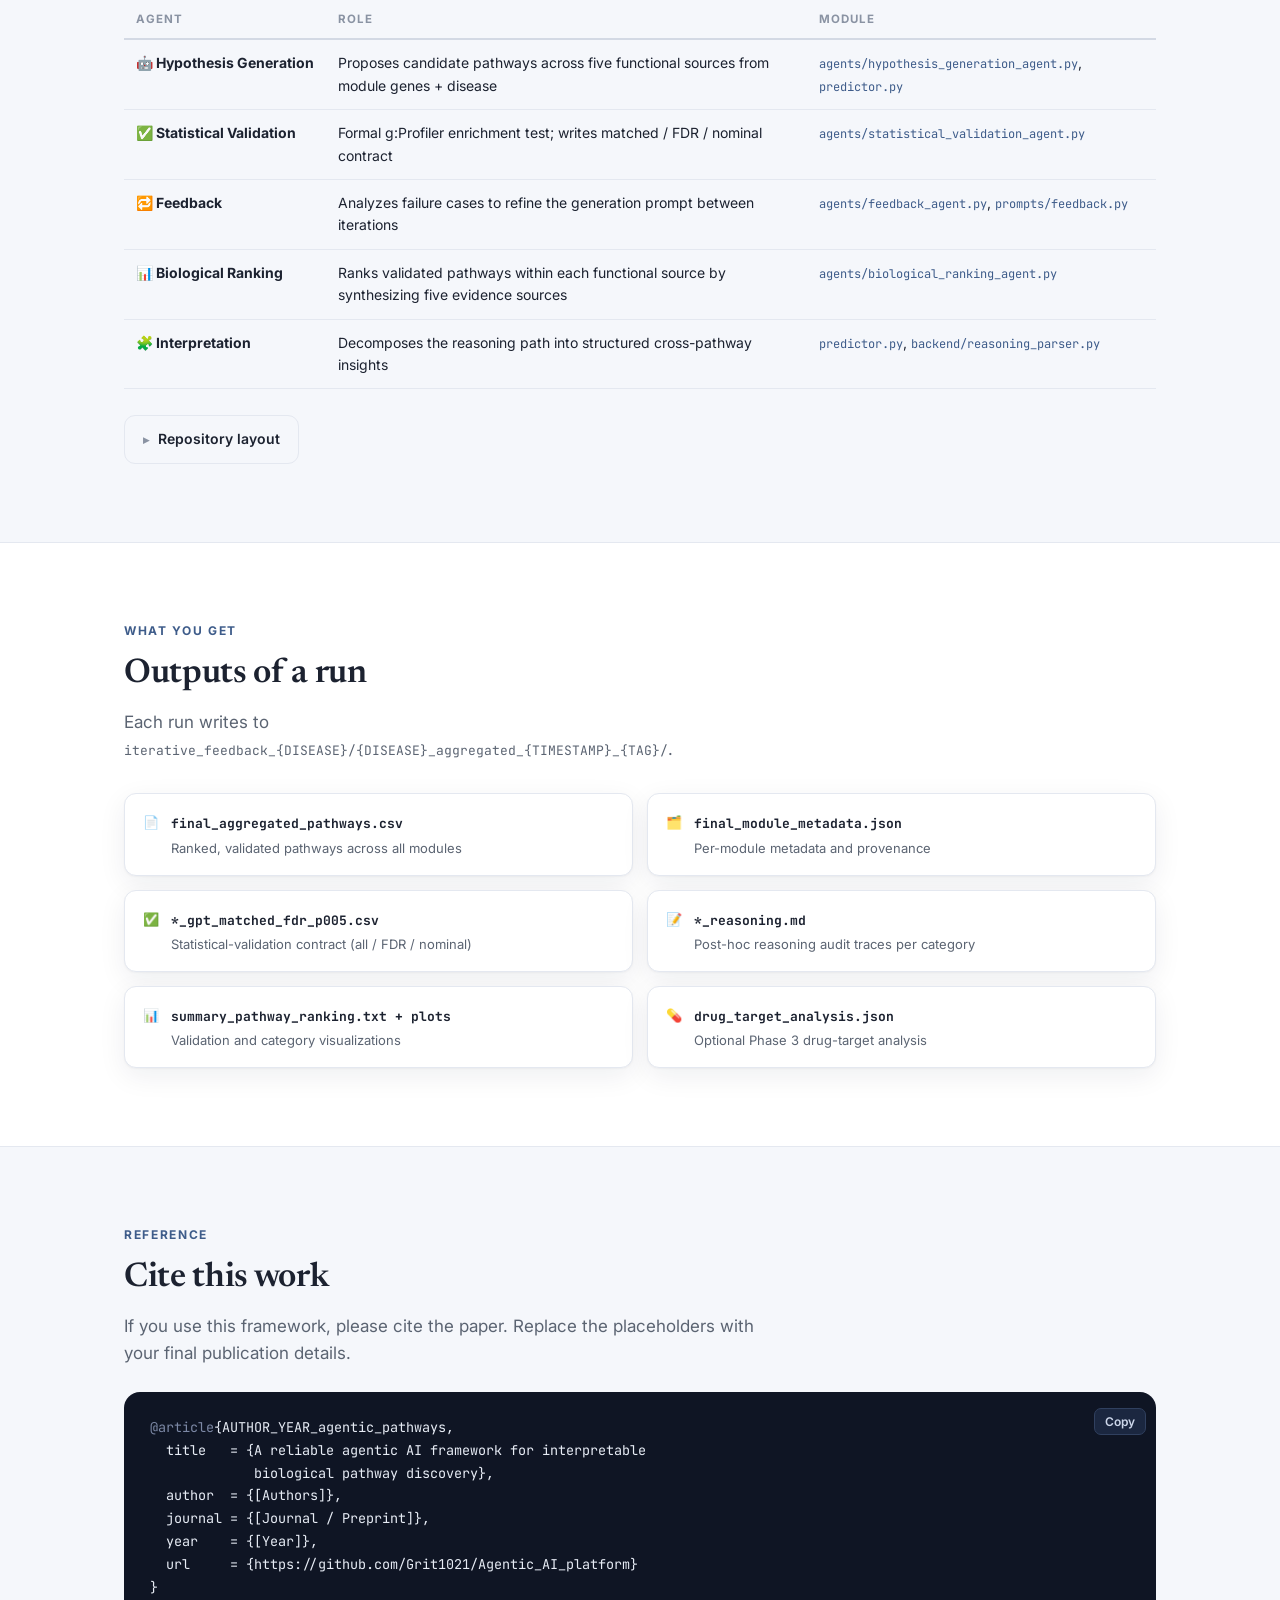
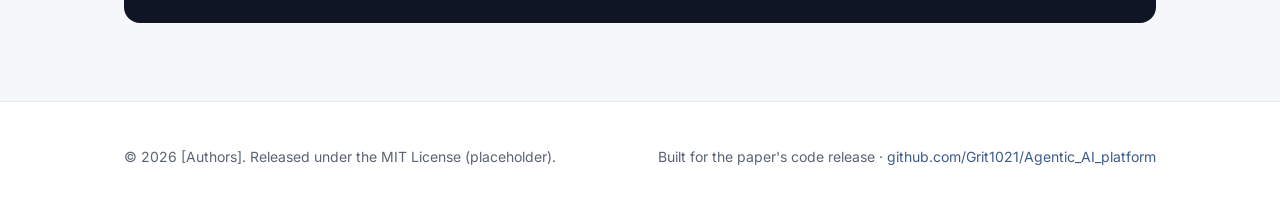
==== commit 1750c47f: "Use verbatim run data (real Ensembl module genes) in walkthrough" ====
--- a/docs/index.html
+++ b/docs/index.html
@@ -173,6 +173,8 @@
     display:inline-flex;align-items:center;gap:5px}
   .status.ok{background:var(--green-soft);color:var(--green-ink)}
   .status.no{background:#fdeceb;color:var(--red)}
+  .rank{flex:0 0 auto;width:24px;height:24px;border-radius:8px;background:var(--amber-soft);color:var(--amber-ink);
+    font-size:12px;font-weight:700;display:inline-flex;align-items:center;justify-content:center}
   .evbar{height:7px;border-radius:99px;background:var(--bg-deep);overflow:hidden;width:88px;flex:0 0 auto}
   .evbar > i{display:block;height:100%;background:var(--amber);border-radius:99px}
   .themes{display:flex;flex-wrap:wrap;gap:8px}
@@ -463,9 +465,9 @@
             <p class="kv"><span class="k">Module:</span> walktrap module 105 · 14 genes</p>
           </div>
           <div>
-            <h4>Module genes</h4>
+            <h4>Module genes (Ensembl IDs, as stored)</h4>
             <div class="genes">
-              <span class="gene">L1CAM</span><span class="gene">CHL1</span><span class="gene">CNTN1</span><span class="gene">ICAM2</span><span class="gene">BACE1</span><span class="gene">PSEN1</span><span class="gene">SORL1</span><span class="gene">PICALM</span><span class="gene">BIN1</span><span class="gene">GSK3B</span><span class="gene">CDK5</span><span class="gene">DNM2</span><span class="gene">MAPK1</span><span class="gene">MAPK3</span>
+              <span class="gene">ENSG00000058404</span><span class="gene">ENSG00000070808</span><span class="gene">ENSG00000075711</span><span class="gene">ENSG00000082458</span><span class="gene">ENSG00000102003</span><span class="gene">ENSG00000120251</span><span class="gene">ENSG00000132535</span><span class="gene">ENSG00000145349</span><span class="gene">ENSG00000148660</span><span class="gene">ENSG00000150672</span><span class="gene">ENSG00000180900</span><span class="gene">ENSG00000183454</span><span class="gene">ENSG00000273079</span><span class="gene">ENSG00000277586</span>
             </div>
           </div>
         </div>
@@ -534,7 +536,7 @@
         </div>
         <div class="callout">
           <svg width="16" height="16" viewBox="0 0 24 24" fill="none" stroke="currentColor" stroke-width="2" stroke-linecap="round" stroke-linejoin="round"><path d="M3 12a9 9 0 019-9 9 9 0 016.7 3H21"/><path d="M21 3v5h-5"/></svg>
-          <span><b>Feedback loop.</b> Broad, unvalidated hypotheses (e.g., the generic <code>Alzheimer disease</code> term) are analyzed by the Feedback Agent, which refines the prompt toward the module's specific synaptic and cell-adhesion biology — lifting module 105's GO:CC validation rate from 29% to 71% at iteration 2.</span>
+          <span><b>Feedback loop.</b> Broad, unvalidated hypotheses (e.g., the generic <code>Alzheimer disease</code> term) are analyzed by the Feedback Agent, which refines the prompt toward the module's specific synaptic and cell-adhesion biology. Across the 24-disease benchmark, this validation-guided feedback lifts the non-redundant functional discovery rate (nFDR) from <b>29.0% to 42.2%</b>.</span>
         </div>
       </div>
 
@@ -553,13 +555,13 @@
         </div>
         <div class="io">
           <div class="single">
-            <h4>Validated &amp; ranked pathways (AD module 105) — biological relevance score</h4>
+            <h4>Validated &amp; ranked pathways (AD module 105)</h4>
             <ul class="plist">
-              <li><span class="src cc">GO:CC</span><span class="pname">Adherens junction</span><span class="pend"><span class="pmeta">score 3.00</span><span class="evbar"><i style="width:100%"></i></span></span></li>
-              <li><span class="src bp">GO:BP</span><span class="pname">Postsynapse organization</span><span class="pend"><span class="pmeta">score 2.85</span><span class="evbar"><i style="width:95%"></i></span></span></li>
-              <li><span class="src kegg">KEGG</span><span class="pname">Axon guidance</span><span class="pend"><span class="pmeta">score 2.46</span><span class="evbar"><i style="width:82%"></i></span></span></li>
-              <li><span class="src bp">GO:BP</span><span class="pname">Synapse organization</span><span class="pend"><span class="pmeta">score 2.30</span><span class="evbar"><i style="width:77%"></i></span></span></li>
-              <li><span class="src bp">GO:BP</span><span class="pname">Neuron projection development</span><span class="pend"><span class="pmeta">score 2.19</span><span class="evbar"><i style="width:73%"></i></span></span></li>
+              <li><span class="rank">1</span><span class="src cc">GO:CC</span><span class="pname">Adherens junction</span><span class="pend"><span class="pmeta">p = 6.5e-07</span></span></li>
+              <li><span class="rank">2</span><span class="src bp">GO:BP</span><span class="pname">Postsynapse organization</span><span class="pend"><span class="pmeta">p = 1.2e-05</span></span></li>
+              <li><span class="rank">3</span><span class="src kegg">KEGG</span><span class="pname">Axon guidance</span><span class="pend"><span class="pmeta">p = 2.1e-04</span></span></li>
+              <li><span class="rank">4</span><span class="src bp">GO:BP</span><span class="pname">Synapse organization</span><span class="pend"><span class="pmeta">p = 3.8e-04</span></span></li>
+              <li><span class="rank">5</span><span class="src bp">GO:BP</span><span class="pname">Neuron projection development</span><span class="pend"><span class="pmeta">p = 4.6e-04</span></span></li>
             </ul>
           </div>
         </div>
@@ -582,8 +584,8 @@
         <div class="io">
           <div class="in">
             <h4>Structured insights</h4>
-            <p class="kv"><span class="k">Driver genes:</span></p>
-            <div class="genes"><span class="gene">L1CAM</span><span class="gene">CHL1</span><span class="gene">CNTN1</span><span class="gene">BACE1</span><span class="gene">PSEN1</span></div>
+            <p class="kv"><span class="k">Driver genes</span> (top-pathway key genes):</p>
+            <div class="genes"><span class="gene">ENSG00000082458</span><span class="gene">ENSG00000102003</span><span class="gene">ENSG00000150672</span><span class="gene">ENSG00000070808</span><span class="gene">ENSG00000145349</span></div>
             <p class="kv" style="margin-top:12px"><span class="k">Cell / tissue context:</span> neurons, pre/postsynapse, blood–brain barrier</p>
           </div>
           <div>
@@ -622,13 +624,13 @@
           </div>
           <div>
             <h4>Synthesis</h4>
-            <p style="font-size:14px;color:var(--ink);margin:0">AD module 105 converges on <b>synaptic structure and cell–cell adhesion</b> — adherens junction, postsynapse organization, and axon guidance — implicating <b>synapse loss and network disintegration</b> as its contribution to AD, with an <b>endocytic-trafficking</b> link (<code style="font-family:var(--mono);font-size:12px">BACE1</code>/<code style="font-family:var(--mono);font-size:12px">PICALM</code>/<code style="font-family:var(--mono);font-size:12px">BIN1</code>) to APP processing — each traceable to the genes and enrichment that support it.</p>
-          </div>
-        </div>
-      </div>
-
-    </div>
-    <p class="disclaimer">Real outputs from the Alzheimer's disease run (walktrap module 105, memory-bank external); p-values and scores taken from the run, some values abbreviated for display.</p>
+            <p style="font-size:14px;color:var(--ink);margin:0">AD module 105 converges on <b>synaptic structure and cell–cell adhesion</b> — adherens junction, postsynapse organization, and axon guidance — implicating <b>synapse loss and network disintegration</b> as its contribution to AD, with an <b>endocytic-trafficking</b> component linked to APP processing — each traceable to the genes and enrichment that support it.</p>
+          </div>
+        </div>
+      </div>
+
+    </div>
+    <p class="disclaimer">All values are taken directly from the Alzheimer's disease run (walktrap module 105, memory-bank external): genes (the Ensembl IDs stored in the module file), candidate pathways, g:Profiler P-values, validation outcomes, and ranking. Some values are abbreviated for display.</p>
   </div>
 </section>
 
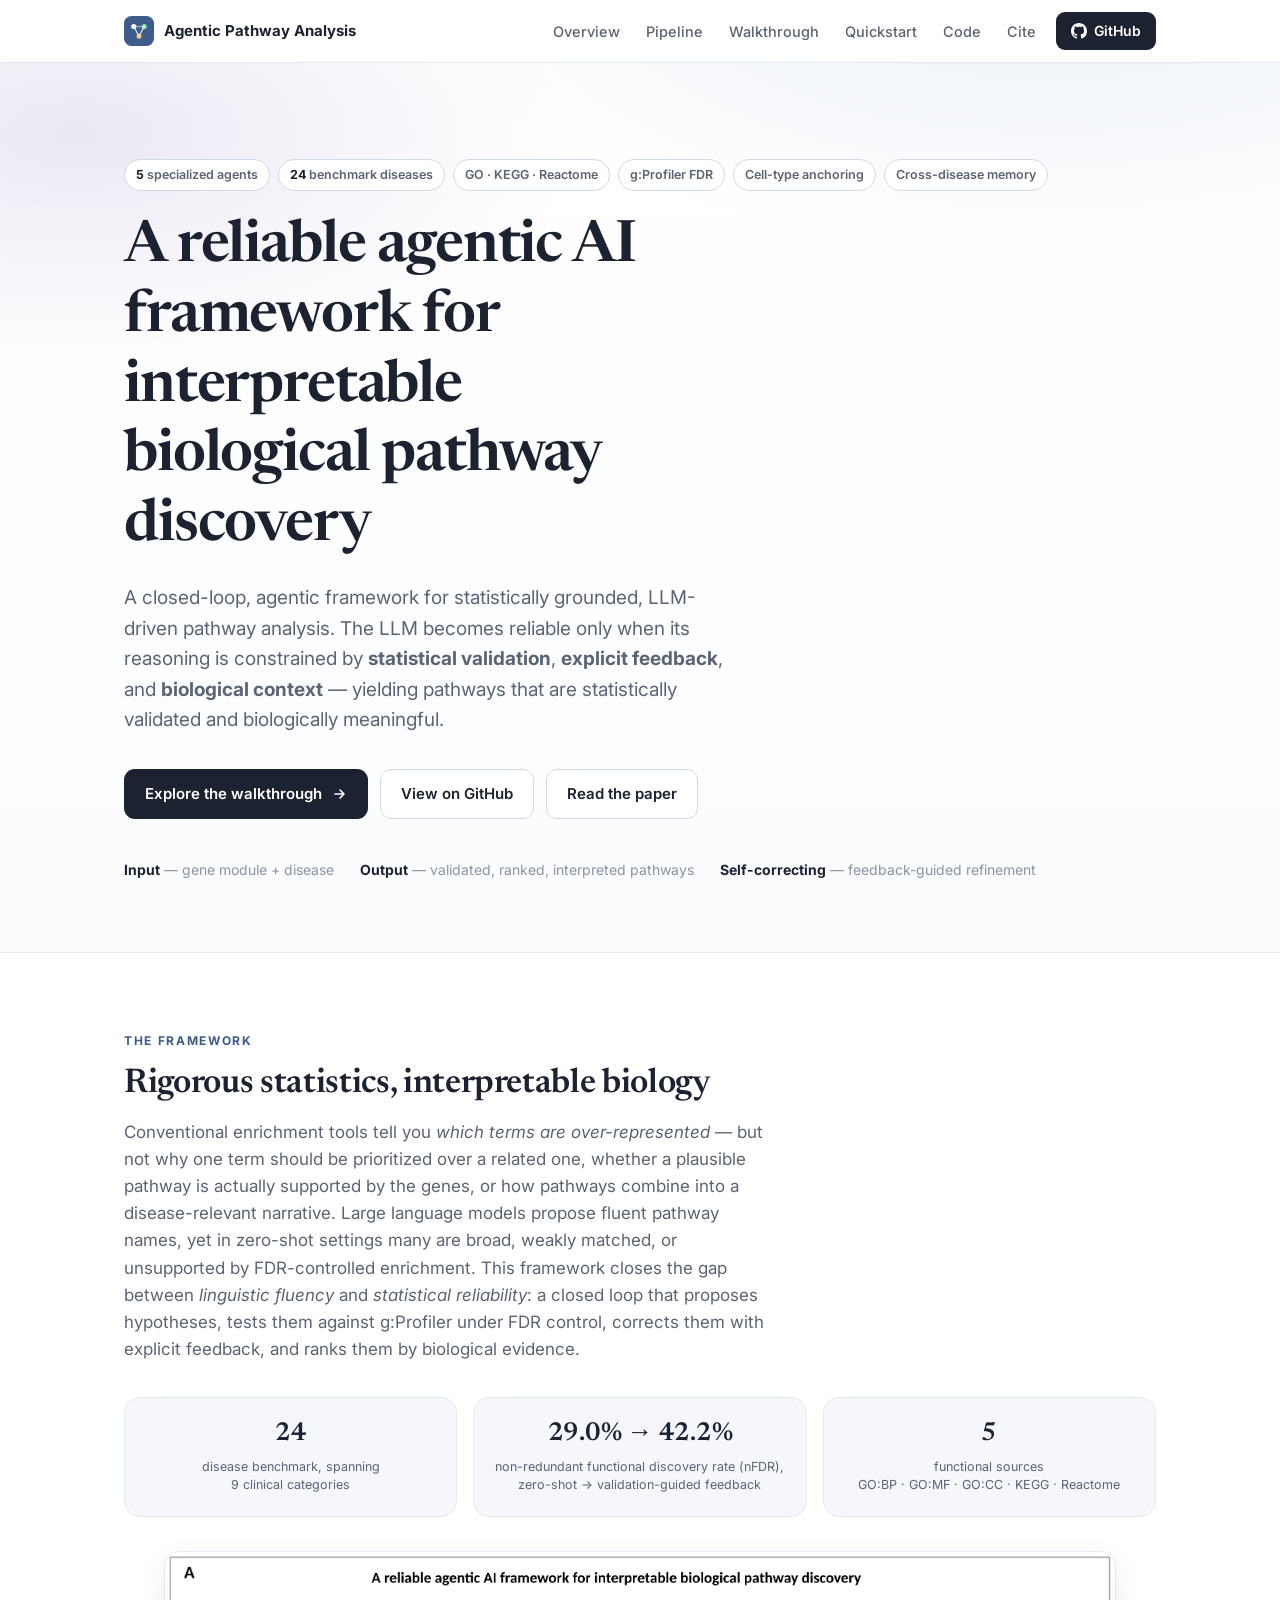
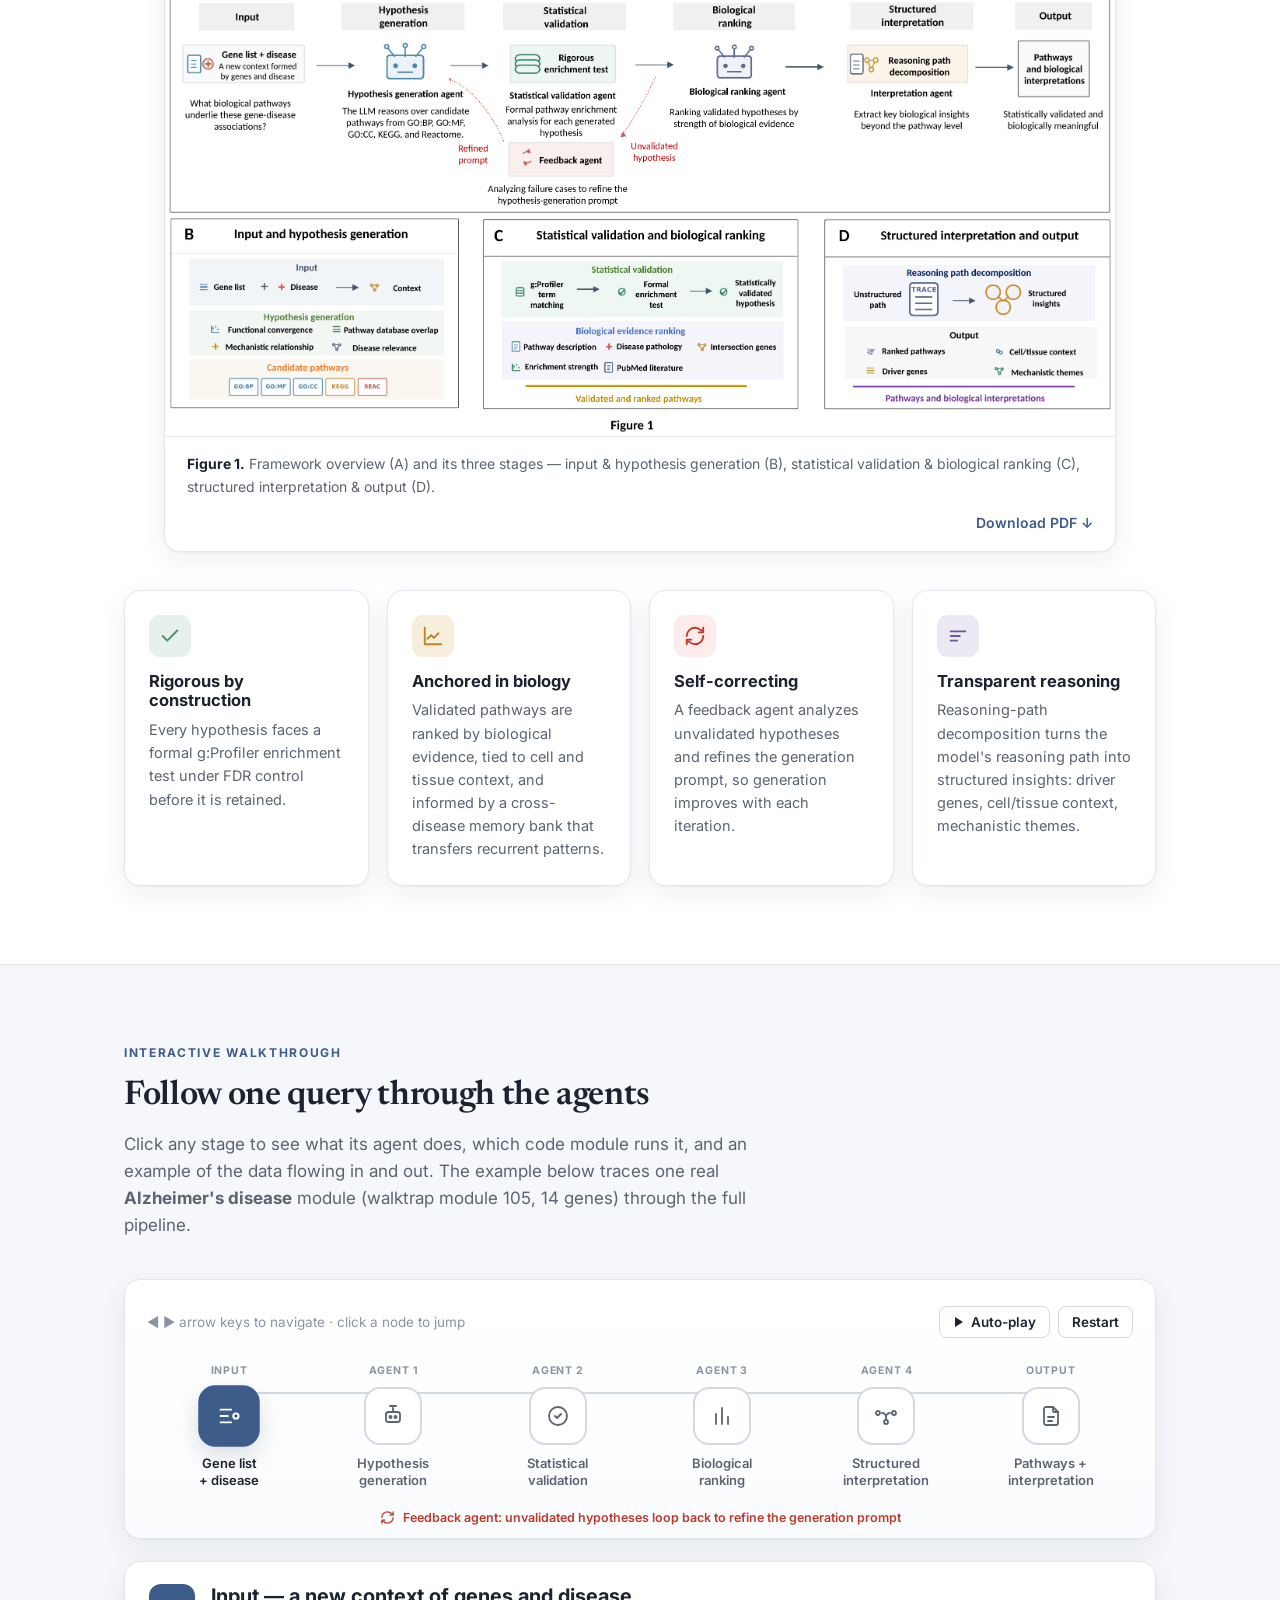
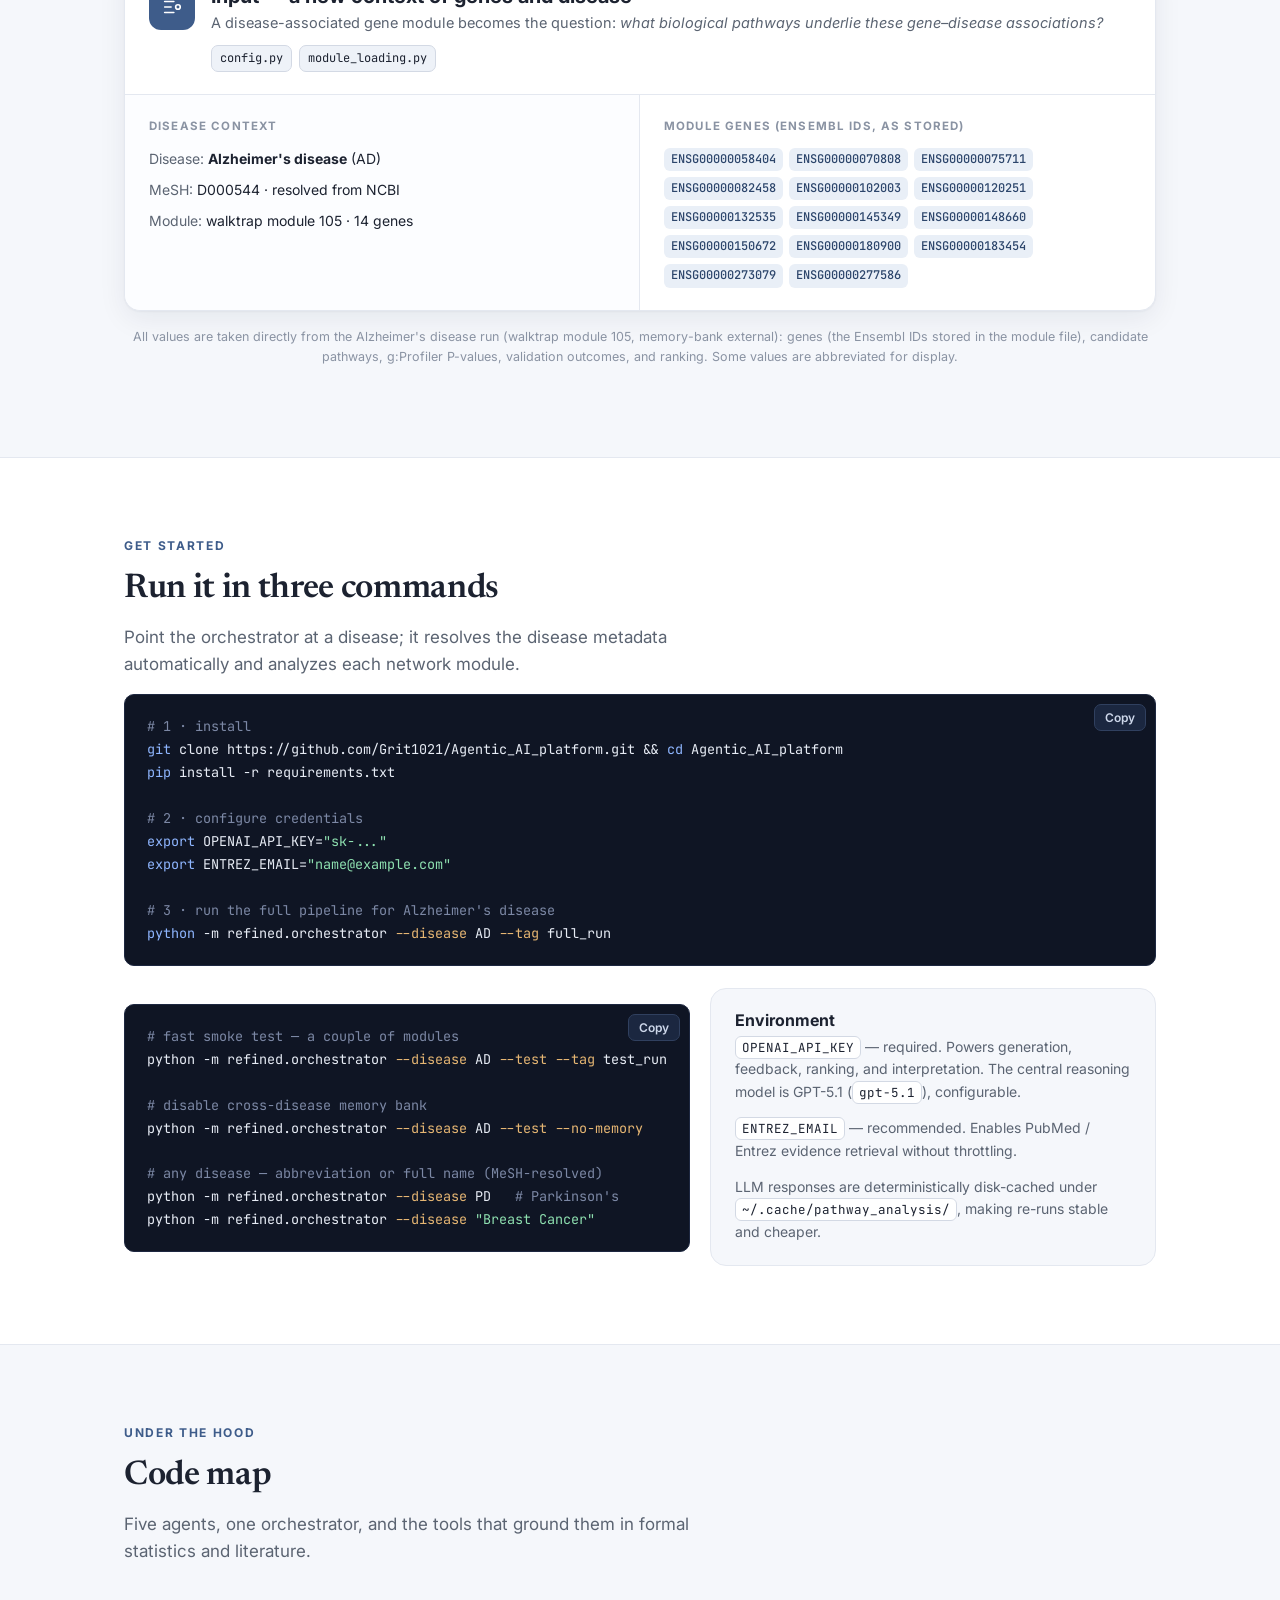
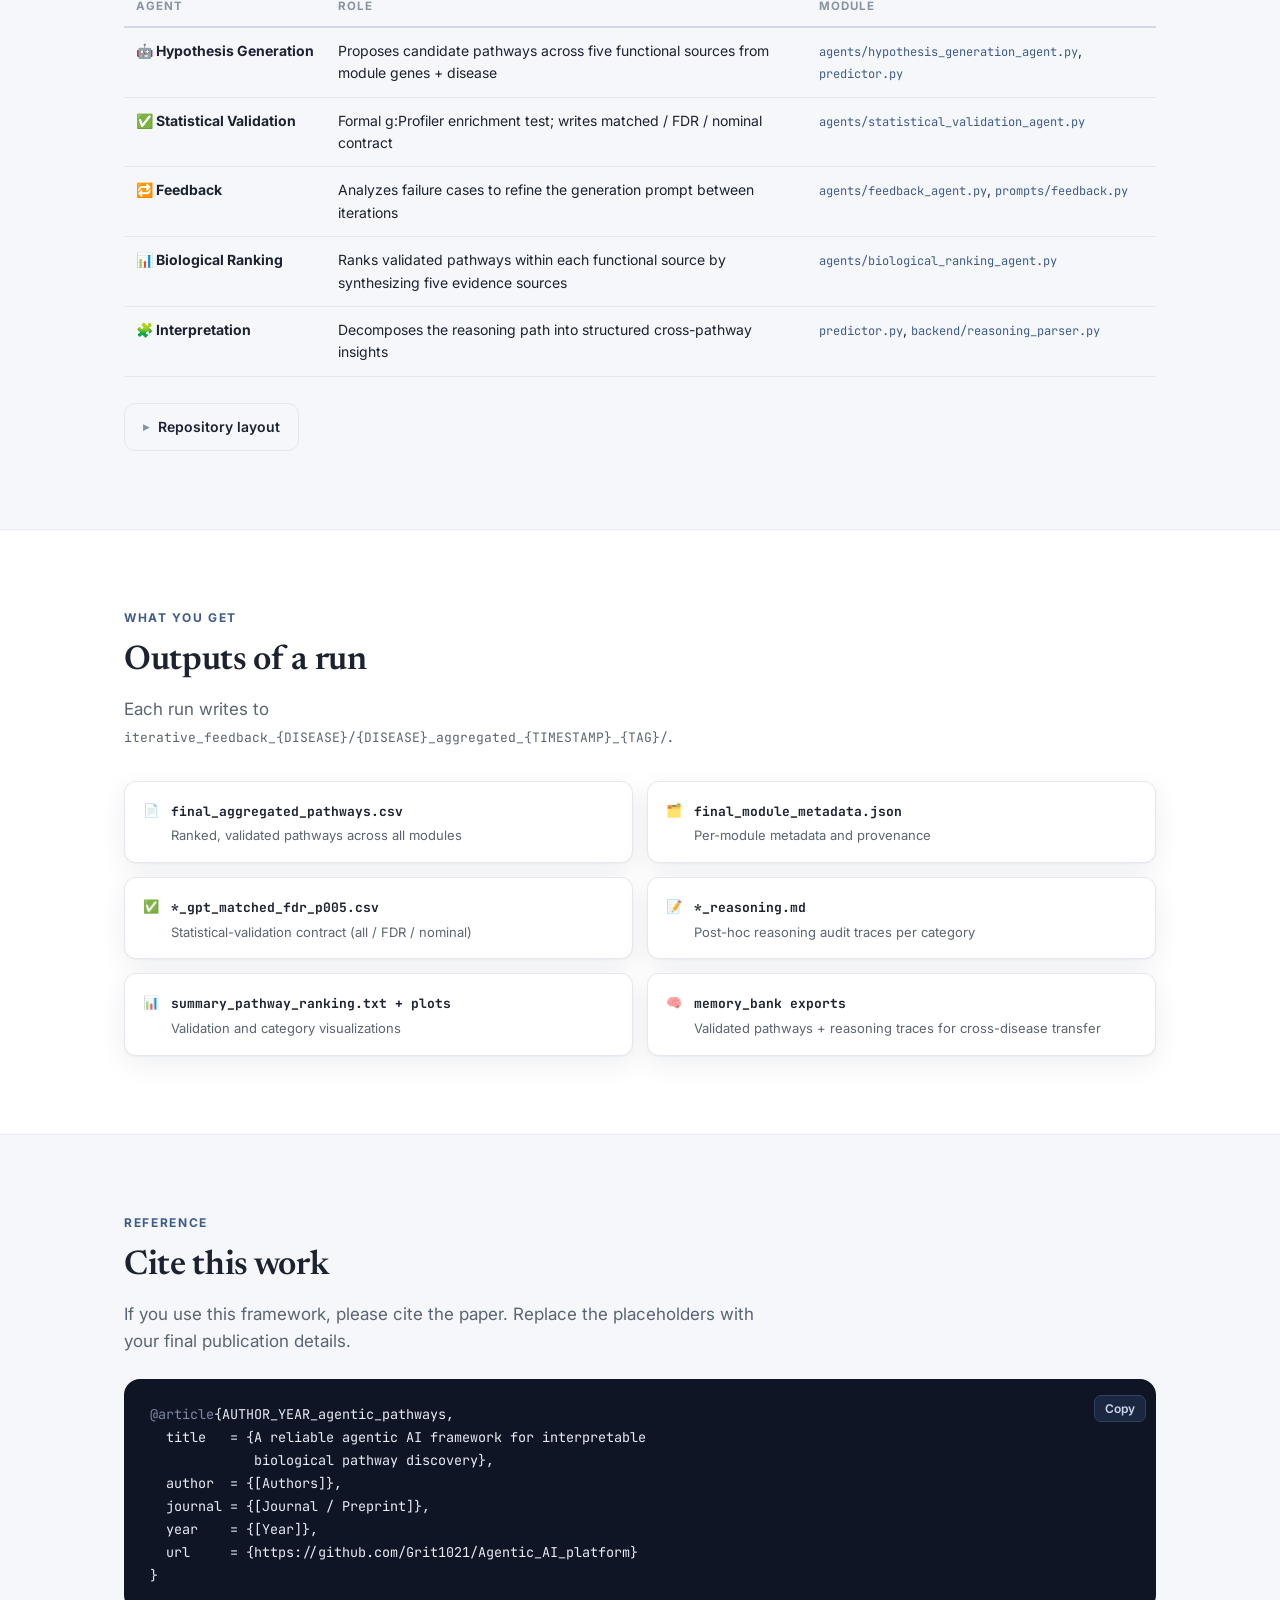
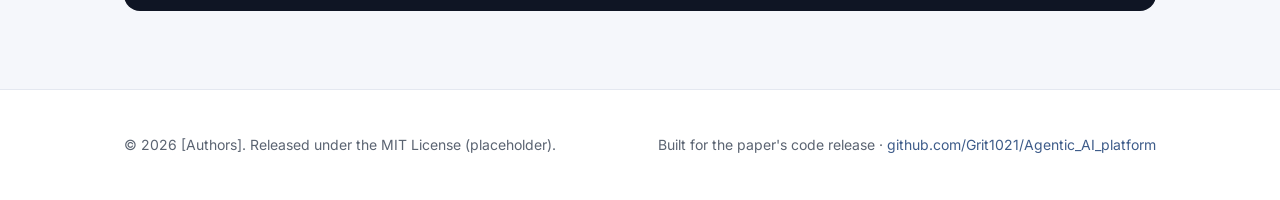
==== commit 4860b19a: "Update Figure 1 (0713), remove drug-target content, amplify core thesis" ====
--- a/docs/index.html
+++ b/docs/index.html
@@ -179,6 +179,10 @@
   .evbar > i{display:block;height:100%;background:var(--amber);border-radius:99px}
   .themes{display:flex;flex-wrap:wrap;gap:8px}
   .theme{font-size:13px;font-weight:600;padding:6px 12px;border-radius:999px;background:var(--purple-soft);color:var(--purple-ink)}
+  .rsections{display:grid;grid-template-columns:1fr 1fr;gap:12px;margin-top:4px}
+  .rsec{background:var(--bg-alt);border:1px solid var(--line);border-radius:11px;padding:12px 14px}
+  .rsec .rlabel{display:block;font-size:11px;font-weight:700;letter-spacing:.05em;text-transform:uppercase;color:var(--purple-ink);margin-bottom:5px}
+  .rsec .rtext{font-size:13px;color:var(--ink);line-height:1.5}
   .callout{margin:0 24px 22px;padding:13px 16px;border-radius:11px;background:#fff6f4;border:1px solid #f3d5cf;
     color:#8a3226;font-size:13.5px;display:flex;gap:10px;align-items:flex-start}
   .callout svg{flex:0 0 auto;margin-top:2px}
@@ -271,6 +275,7 @@
     .hero{padding:70px 0 54px}
     .tree-map .trow{grid-template-columns:1fr;gap:3px;padding:10px 16px}
     .tree-map .tgroup{padding:10px 16px}
+    .rsections{grid-template-columns:1fr}
   }
 </style>
 </head>
@@ -313,10 +318,11 @@
       <span class="tag"><b>24</b> benchmark diseases</span>
       <span class="tag">GO · KEGG · Reactome</span>
       <span class="tag">g:Profiler FDR</span>
-      <span class="tag">PubMed evidence</span>
+      <span class="tag">Cell-type anchoring</span>
+      <span class="tag">Cross-disease memory</span>
     </div>
     <h1 class="reveal">A reliable agentic AI framework for interpretable biological pathway discovery</h1>
-    <p class="sub reveal">A closed-loop, agentic framework for statistically grounded, LLM-driven pathway analysis — turning a <b>gene list</b> and a <b>disease</b> into pathways that are statistically validated and biologically meaningful, each with a transparent reasoning trace.</p>
+    <p class="sub reveal">A closed-loop, agentic framework for statistically grounded, LLM-driven pathway analysis. The LLM becomes reliable only when its reasoning is constrained by <b>statistical validation</b>, <b>explicit feedback</b>, and <b>biological context</b> — yielding pathways that are statistically validated and biologically meaningful.</p>
     <div class="cta reveal">
       <a class="btn primary" href="#example">Explore the walkthrough
         <svg width="16" height="16" viewBox="0 0 16 16" fill="none"><path d="M4 8h8M9 4l4 4-4 4" stroke="currentColor" stroke-width="1.6" stroke-linecap="round" stroke-linejoin="round"/></svg></a>
@@ -364,8 +370,8 @@
         <div class="ic" style="background:var(--amber-soft);color:var(--amber)">
           <svg width="22" height="22" viewBox="0 0 24 24" fill="none" stroke="currentColor" stroke-width="2" stroke-linecap="round" stroke-linejoin="round"><path d="M3 3v18h18"/><path d="M18 9l-5 5-3-3-4 4"/></svg>
         </div>
-        <h3>Evidence-grounded ranking</h3>
-        <p>Validated pathways are ranked by synthesizing five evidence sources — pathway description, disease pathology, intersection genes, enrichment P values, and PubMed literature.</p>
+        <h3>Anchored in biology</h3>
+        <p>Validated pathways are ranked by biological evidence, tied to cell and tissue context, and informed by a cross-disease memory bank that transfers recurrent patterns.</p>
       </div>
       <div class="card reveal">
         <div class="ic" style="background:#fdeceb;color:var(--red)">
@@ -490,10 +496,10 @@
         <div class="io">
           <div class="in">
             <h4>Reasoning dimensions</h4>
-            <p class="kv">🧬 <span class="k">Gene set function</span> — shared biology of the module</p>
-            <p class="kv">🔗 <span class="k">Gene–pathway link</span> — which genes drive which term</p>
-            <p class="kv">👥 <span class="k">Supporting genes</span> — overlap that grounds each claim</p>
-            <p class="kv">🩺 <span class="k">Disease mechanism</span> — relevance to AD pathology</p>
+            <p class="kv">🧬 <span class="k">Functional convergence</span> — shared biology across the module genes</p>
+            <p class="kv">🔗 <span class="k">Pathway database overlap</span> — GO / KEGG / Reactome coverage</p>
+            <p class="kv">➕ <span class="k">Mechanistic relationship</span> — how genes connect to each term</p>
+            <p class="kv">🩺 <span class="k">Disease relevance</span> — link to AD biology</p>
           </div>
           <div>
             <h4>Candidate pathways (5 of 50 generated)</h4>
@@ -582,20 +588,17 @@
           </div>
         </div>
         <div class="io">
-          <div class="in">
-            <h4>Structured insights</h4>
-            <p class="kv"><span class="k">Driver genes</span> (top-pathway key genes):</p>
-            <div class="genes"><span class="gene">ENSG00000082458</span><span class="gene">ENSG00000102003</span><span class="gene">ENSG00000150672</span><span class="gene">ENSG00000070808</span><span class="gene">ENSG00000145349</span></div>
-            <p class="kv" style="margin-top:12px"><span class="k">Cell / tissue context:</span> neurons, pre/postsynapse, blood–brain barrier</p>
-          </div>
-          <div>
-            <h4>Mechanistic themes</h4>
-            <div class="themes">
-              <span class="theme">Synaptic organization</span>
-              <span class="theme">Cell–cell adhesion</span>
-              <span class="theme">Axon guidance</span>
-              <span class="theme">Transcriptional regulation</span>
-              <span class="theme">Endocytic trafficking</span>
+          <div class="single">
+            <h4>Reasoning-path decomposition — 8 structured sections</h4>
+            <div class="rsections">
+              <div class="rsec"><span class="rlabel">1 · Overall strategy</span><span class="rtext">Resolve the module genes, retrieve their functional annotations, find the shared compartments and processes, then interpret them in the Alzheimer's-disease context.</span></div>
+              <div class="rsec"><span class="rlabel">2 · Gene analysis</span><span class="rtext">The 14-gene module converges on synaptic-membrane, postsynaptic, and cell-junction components rather than a single dominant hub.</span></div>
+              <div class="rsec"><span class="rlabel">3 · Database focus</span><span class="rtext">GO:CC, GO:BP, KEGG and Reactome together capture synaptic structure, cell adhesion, and neuronal wiring.</span></div>
+              <div class="rsec"><span class="rlabel">4 · Key gene functions</span><span class="rtext">Dominant functions are synaptic scaffolding, cell–cell adhesion, and axon guidance.</span></div>
+              <div class="rsec"><span class="rlabel">5 · Pathway-selection rationale</span><span class="rtext">Adhesion and synapse-organization terms are plausible given the module's convergence on cell junctions and the postsynapse.</span></div>
+              <div class="rsec"><span class="rlabel">6 · Biological evidence</span><span class="rtext">Synapse loss and network disintegration are early, central features of AD, consistent with the validated terms.</span></div>
+              <div class="rsec"><span class="rlabel">7 · Cell context</span><span class="rtext">Neurons and the pre/postsynapse, with junctional links to blood–brain-barrier integrity.</span></div>
+              <div class="rsec"><span class="rlabel">8 · Relevance strength</span><span class="rtext">Medium–High — strong statistical support (adherens junction p = 6.5e-07; postsynapse organization p = 1.2e-05) plus established AD relevance.</span></div>
             </div>
           </div>
         </div>
@@ -731,7 +734,7 @@
       <div class="out reveal"><span class="fi">✅</span><div><b>*_gpt_matched_fdr_p005.csv</b><span>Statistical-validation contract (all / FDR / nominal)</span></div></div>
       <div class="out reveal"><span class="fi">📝</span><div><b>*_reasoning.md</b><span>Post-hoc reasoning audit traces per category</span></div></div>
       <div class="out reveal"><span class="fi">📊</span><div><b>summary_pathway_ranking.txt + plots</b><span>Validation and category visualizations</span></div></div>
-      <div class="out reveal"><span class="fi">💊</span><div><b>drug_target_analysis.json</b><span>Optional Phase 3 drug-target analysis</span></div></div>
+      <div class="out reveal"><span class="fi">🧠</span><div><b>memory_bank exports</b><span>Validated pathways + reasoning traces for cross-disease transfer</span></div></div>
     </div>
   </div>
 </section>
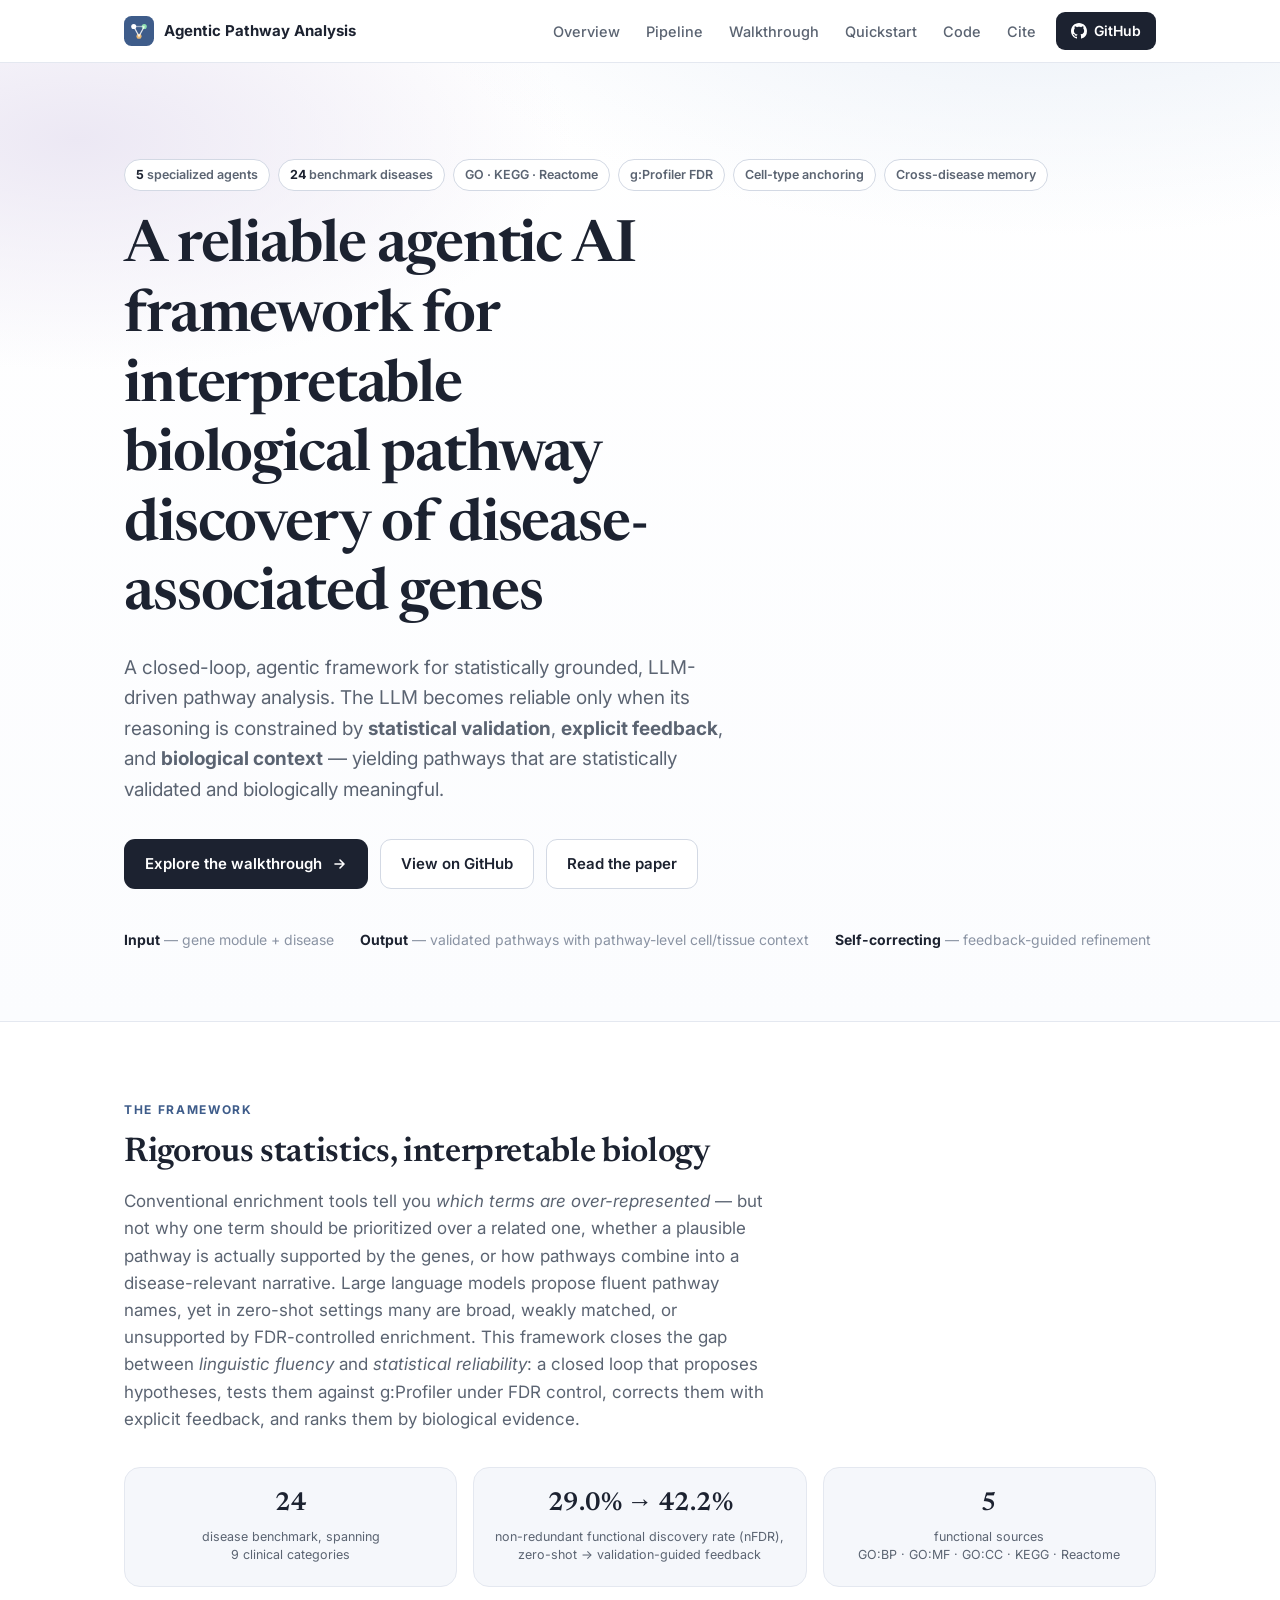
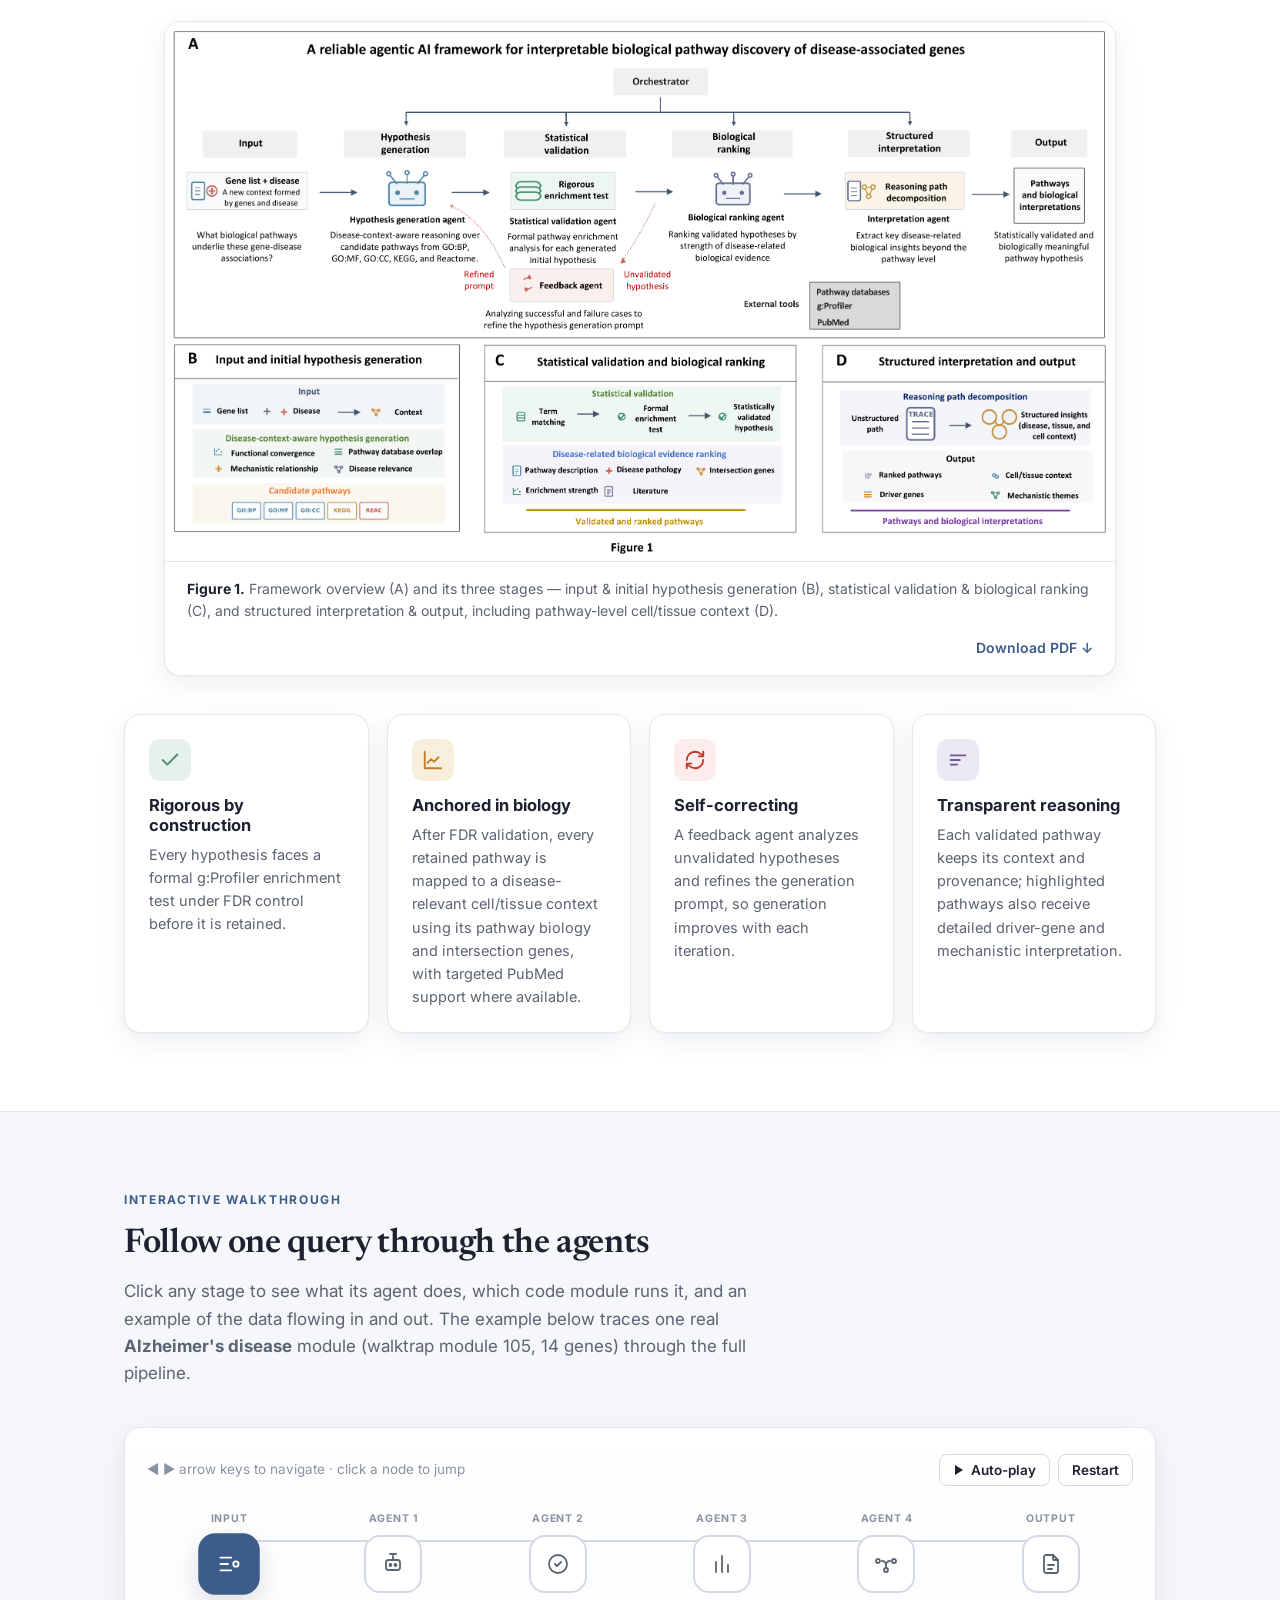
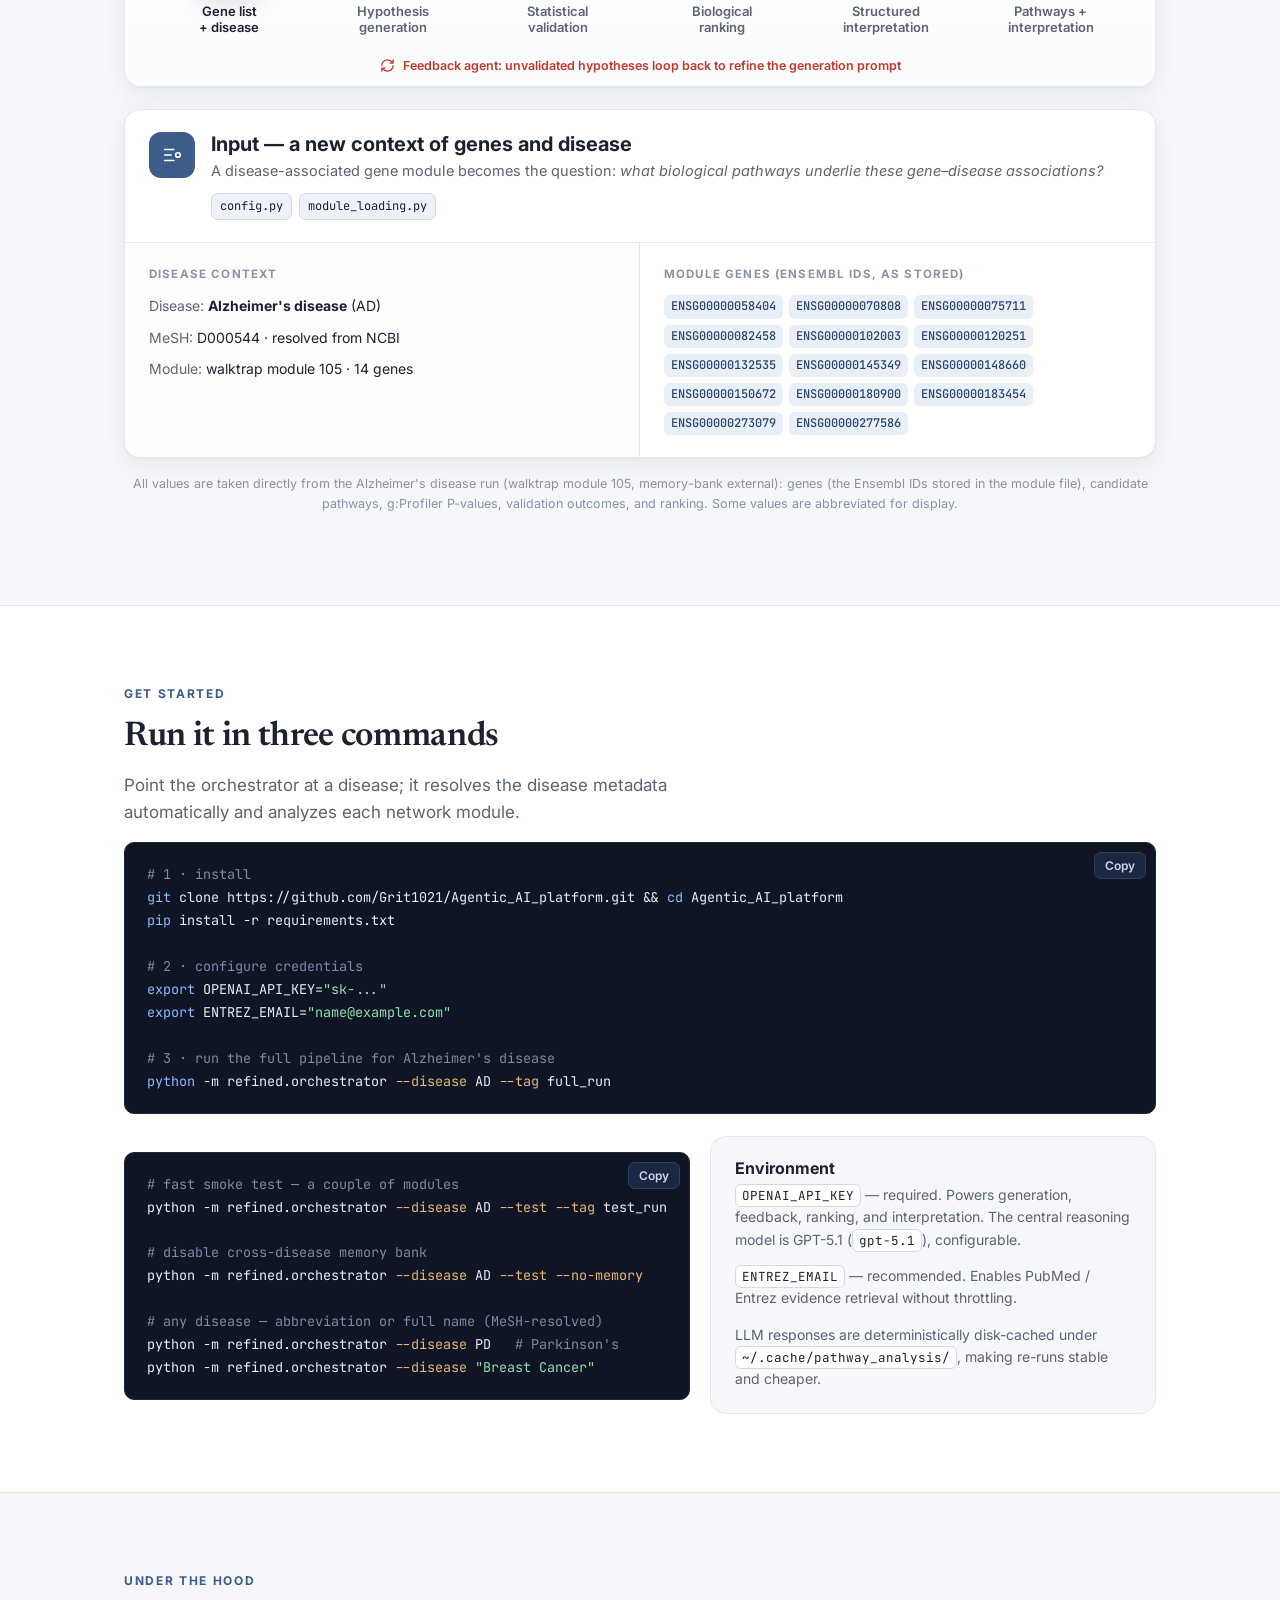
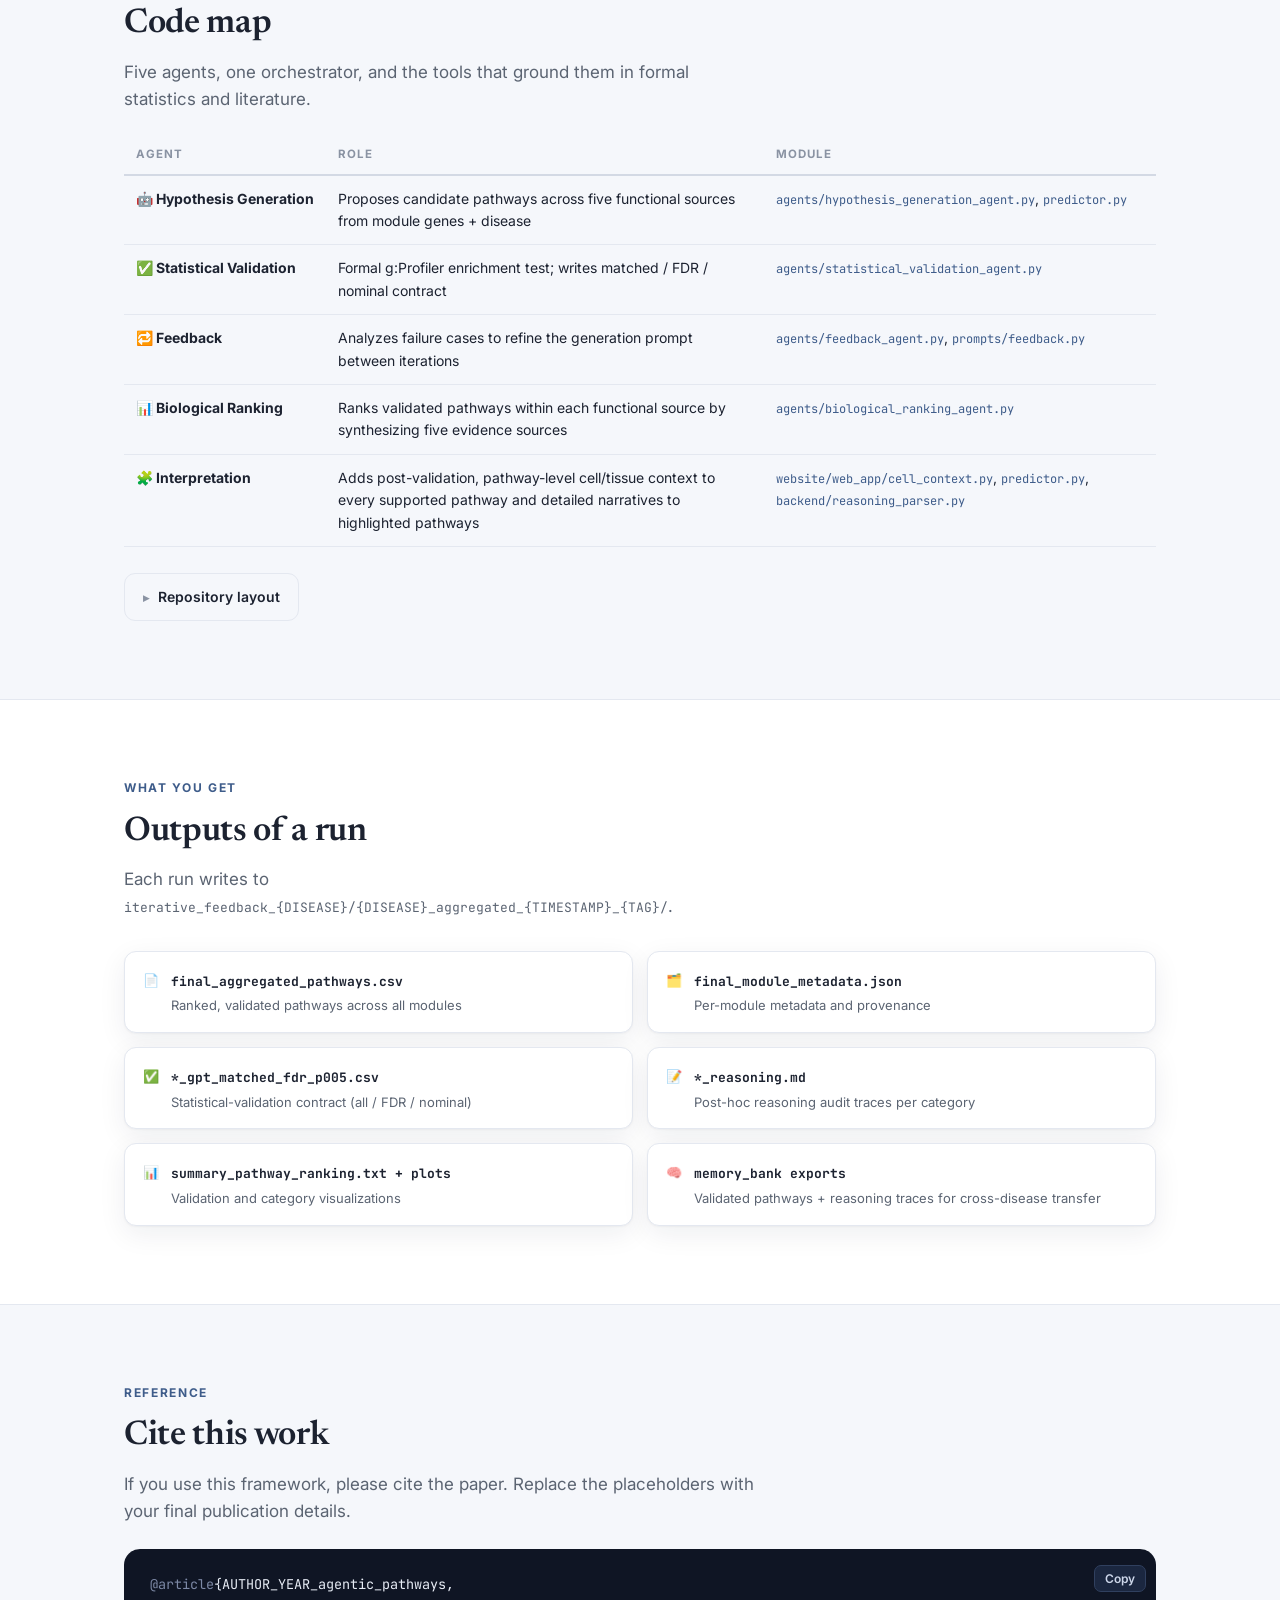
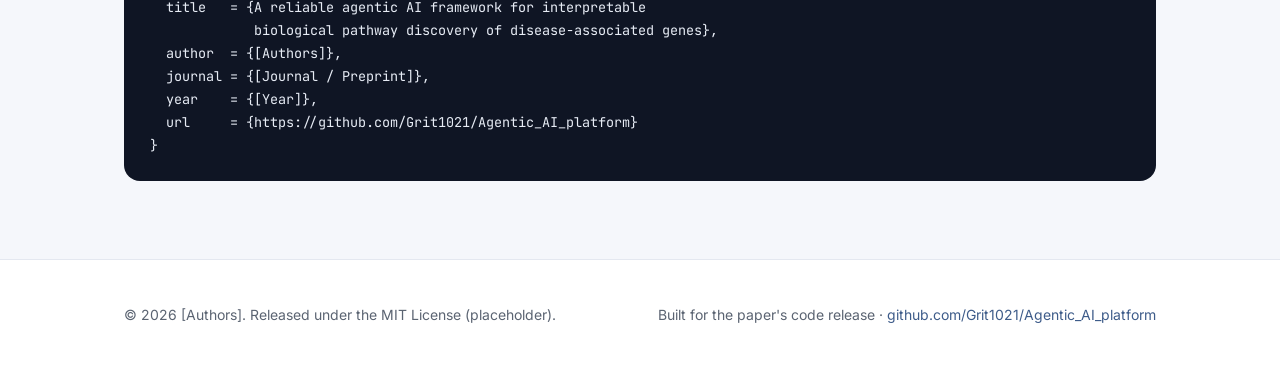
==== commit 4c7b0fa4: "Update Figure 1 and pathway-level cell context" ====
--- a/docs/index.html
+++ b/docs/index.html
@@ -3,8 +3,8 @@
 <head>
 <meta charset="UTF-8">
 <meta name="viewport" content="width=device-width, initial-scale=1.0">
-<title>Agentic AI framework for interpretable biological pathway discovery</title>
-<meta name="description" content="An LLM multi-agent system that turns a gene list and disease into statistically validated, biologically meaningful, and interpretable pathways.">
+<title>Agentic AI framework for interpretable biological pathway discovery of disease-associated genes</title>
+<meta name="description" content="An LLM multi-agent system that turns a gene list and disease into statistically validated pathways with pathway-level cell/tissue context and interpretable biological evidence.">
 <link rel="preconnect" href="https://fonts.googleapis.com">
 <link rel="preconnect" href="https://fonts.gstatic.com" crossorigin>
 <link href="https://fonts.googleapis.com/css2?family=Inter:wght@400;500;600;700;800&family=Newsreader:ital,opt@0,7..72;1,7..72&family=JetBrains+Mono:wght@400;500&display=swap" rel="stylesheet">
@@ -321,7 +321,7 @@
       <span class="tag">Cell-type anchoring</span>
       <span class="tag">Cross-disease memory</span>
     </div>
-    <h1 class="reveal">A reliable agentic AI framework for interpretable biological pathway discovery</h1>
+    <h1 class="reveal">A reliable agentic AI framework for interpretable biological pathway discovery of disease-associated genes</h1>
     <p class="sub reveal">A closed-loop, agentic framework for statistically grounded, LLM-driven pathway analysis. The LLM becomes reliable only when its reasoning is constrained by <b>statistical validation</b>, <b>explicit feedback</b>, and <b>biological context</b> — yielding pathways that are statistically validated and biologically meaningful.</p>
     <div class="cta reveal">
       <a class="btn primary" href="#example">Explore the walkthrough
@@ -331,7 +331,7 @@
     </div>
     <div class="meta reveal">
       <span><b>Input</b> — gene module + disease</span>
-      <span><b>Output</b> — validated, ranked, interpreted pathways</span>
+      <span><b>Output</b> — validated pathways with pathway-level cell/tissue context</span>
       <span><b>Self-correcting</b> — feedback-guided refinement</span>
     </div>
   </div>
@@ -353,7 +353,7 @@
     <figure class="figure-card reveal" style="margin-bottom:0">
       <img src="assets/figure1.png" alt="Figure 1 — the agentic framework overview and its three functional stages (panels A–D)" id="fig1">
       <figcaption class="figure-cap">
-        <span><b>Figure 1.</b> Framework overview (A) and its three stages — input &amp; hypothesis generation (B), statistical validation &amp; biological ranking (C), structured interpretation &amp; output (D).</span>
+        <span><b>Figure 1.</b> Framework overview (A) and its three stages — input &amp; initial hypothesis generation (B), statistical validation &amp; biological ranking (C), and structured interpretation &amp; output, including pathway-level cell/tissue context (D).</span>
         <a class="dl" href="assets/figure1.pdf" target="_blank" rel="noopener">Download PDF ↓</a>
       </figcaption>
     </figure>
@@ -371,7 +371,7 @@
           <svg width="22" height="22" viewBox="0 0 24 24" fill="none" stroke="currentColor" stroke-width="2" stroke-linecap="round" stroke-linejoin="round"><path d="M3 3v18h18"/><path d="M18 9l-5 5-3-3-4 4"/></svg>
         </div>
         <h3>Anchored in biology</h3>
-        <p>Validated pathways are ranked by biological evidence, tied to cell and tissue context, and informed by a cross-disease memory bank that transfers recurrent patterns.</p>
+        <p>After FDR validation, every retained pathway is mapped to a disease-relevant cell/tissue context using its pathway biology and intersection genes, with targeted PubMed support where available.</p>
       </div>
       <div class="card reveal">
         <div class="ic" style="background:#fdeceb;color:var(--red)">
@@ -385,7 +385,7 @@
           <svg width="22" height="22" viewBox="0 0 24 24" fill="none" stroke="currentColor" stroke-width="2" stroke-linecap="round" stroke-linejoin="round"><path d="M4 7h16M4 12h10M4 17h7"/></svg>
         </div>
         <h3>Transparent reasoning</h3>
-        <p>Reasoning-path decomposition turns the model's reasoning path into structured insights: driver genes, cell/tissue context, mechanistic themes.</p>
+        <p>Each validated pathway keeps its context and provenance; highlighted pathways also receive detailed driver-gene and mechanistic interpretation.</p>
       </div>
     </div>
   </div>
@@ -578,9 +578,10 @@
         <div class="panel-head">
           <div class="badge" style="background:var(--purple)"><svg width="22" height="22" viewBox="0 0 24 24" fill="none" stroke="currentColor" stroke-width="1.8" stroke-linecap="round" stroke-linejoin="round"><path d="M20 11a2 2 0 100-4 2 2 0 000 4zM4 11a2 2 0 100-4 2 2 0 000 4zM12 20a2 2 0 100-4 2 2 0 000 4z"/><path d="M12 16v-3a4 4 0 014-4M12 13a4 4 0 00-4-4"/></svg></div>
           <div>
-            <h3>Interpretation Agent — reasoning-path decomposition</h3>
-            <div class="role">Beyond the pathway level, the agent decomposes the unstructured reasoning path into structured insights, extracting the biology that connects the ranked pathways.</div>
+            <h3>Interpretation Agent — pathway-level context and reasoning-path decomposition</h3>
+            <div class="role">After FDR validation, every retained pathway receives a pathway-specific cell/tissue context derived from the pathway and its intersection genes. Targeted PubMed retrieval links matching disease–cell–gene evidence; highlighted pathways also receive detailed driver-gene and mechanistic interpretation.</div>
             <div class="mods">
+              <a class="chip" href="https://github.com/Grit1021/Agentic_AI_platform/blob/main/website/web_app/cell_context.py" target="_blank" rel="noopener">website/web_app/cell_context.py</a>
               <a class="chip" href="https://github.com/Grit1021/Agentic_AI_platform/blob/main/predictor.py" target="_blank" rel="noopener">predictor.py</a>
               <a class="chip" href="https://github.com/Grit1021/Agentic_AI_platform/blob/main/backend/reasoning_parser.py" target="_blank" rel="noopener">backend/reasoning_parser.py</a>
               <a class="chip" href="https://github.com/Grit1021/Agentic_AI_platform/blob/main/prompts/reasoning_audit.py" target="_blank" rel="noopener">prompts/reasoning_audit.py</a>
@@ -610,7 +611,7 @@
           <div class="badge" style="background:var(--ink)"><svg width="22" height="22" viewBox="0 0 24 24" fill="none" stroke="currentColor" stroke-width="1.8" stroke-linecap="round" stroke-linejoin="round"><path d="M14 3v4a1 1 0 001 1h4"/><path d="M17 21H7a2 2 0 01-2-2V5a2 2 0 012-2h7l5 5v11a2 2 0 01-2 2z"/><path d="M9 13h6M9 17h4"/></svg></div>
           <div>
             <h3>Output — pathways &amp; biological interpretations</h3>
-            <div class="role">Statistically validated and biologically meaningful pathways, aggregated across modules, each with a reasoning trace and a structured interpretation.</div>
+            <div class="role">All statistically validated pathways remain available in the result, each with post-validation cell/tissue context and provenance; a balanced highlighted subset also carries detailed narrative interpretation.</div>
             <div class="mods">
               <a class="chip" href="https://github.com/Grit1021/Agentic_AI_platform/blob/main/report.py" target="_blank" rel="noopener">report.py</a>
               <a class="chip" href="https://github.com/Grit1021/Agentic_AI_platform/blob/main/visualization.py" target="_blank" rel="noopener">visualization.py</a>
@@ -695,7 +696,7 @@
         <tr><td class="agent">✅ Statistical Validation</td><td>Formal g:Profiler enrichment test; writes matched / FDR / nominal contract</td><td><code>agents/statistical_validation_agent.py</code></td></tr>
         <tr><td class="agent">🔁 Feedback</td><td>Analyzes failure cases to refine the generation prompt between iterations</td><td><code>agents/feedback_agent.py</code>, <code>prompts/feedback.py</code></td></tr>
         <tr><td class="agent">📊 Biological Ranking</td><td>Ranks validated pathways within each functional source by synthesizing five evidence sources</td><td><code>agents/biological_ranking_agent.py</code></td></tr>
-        <tr><td class="agent">🧩 Interpretation</td><td>Decomposes the reasoning path into structured cross-pathway insights</td><td><code>predictor.py</code>, <code>backend/reasoning_parser.py</code></td></tr>
+        <tr><td class="agent">🧩 Interpretation</td><td>Adds post-validation, pathway-level cell/tissue context to every supported pathway and detailed narratives to highlighted pathways</td><td><code>website/web_app/cell_context.py</code>, <code>predictor.py</code>, <code>backend/reasoning_parser.py</code></td></tr>
       </tbody>
     </table>
 
@@ -708,6 +709,7 @@
       <div class="trow"><code>framework.py</code><span>Iterative framework wired to the feedback agent</span></div>
       <div class="trow"><code>predictor.py</code><span>Hypothesis generation + reasoning-audit traces</span></div>
       <div class="trow"><code>llm_client.py</code><span>LLM client + disk cache</span></div>
+      <div class="trow"><code>website/web_app/cell_context.py</code><span>Post-validation pathway-level cell/tissue context and mapped PubMed evidence</span></div>
       <div class="trow"><code>report.py</code><span>Summary report generation</span></div>
       <div class="trow"><code>visualization.py</code><span>Validation &amp; category plots</span></div>
       <div class="tgroup">Directories</div>
@@ -749,7 +751,7 @@
       <button class="copy" data-copy="bib" style="top:16px">Copy</button>
       <pre id="bib"><span class="c">@article</span>{AUTHOR_YEAR_agentic_pathways,
   title   = {A reliable agentic AI framework for interpretable
-             biological pathway discovery},
+             biological pathway discovery of disease-associated genes},
   author  = {[Authors]},
   journal = {[Journal / Preprint]},
   year    = {[Year]},
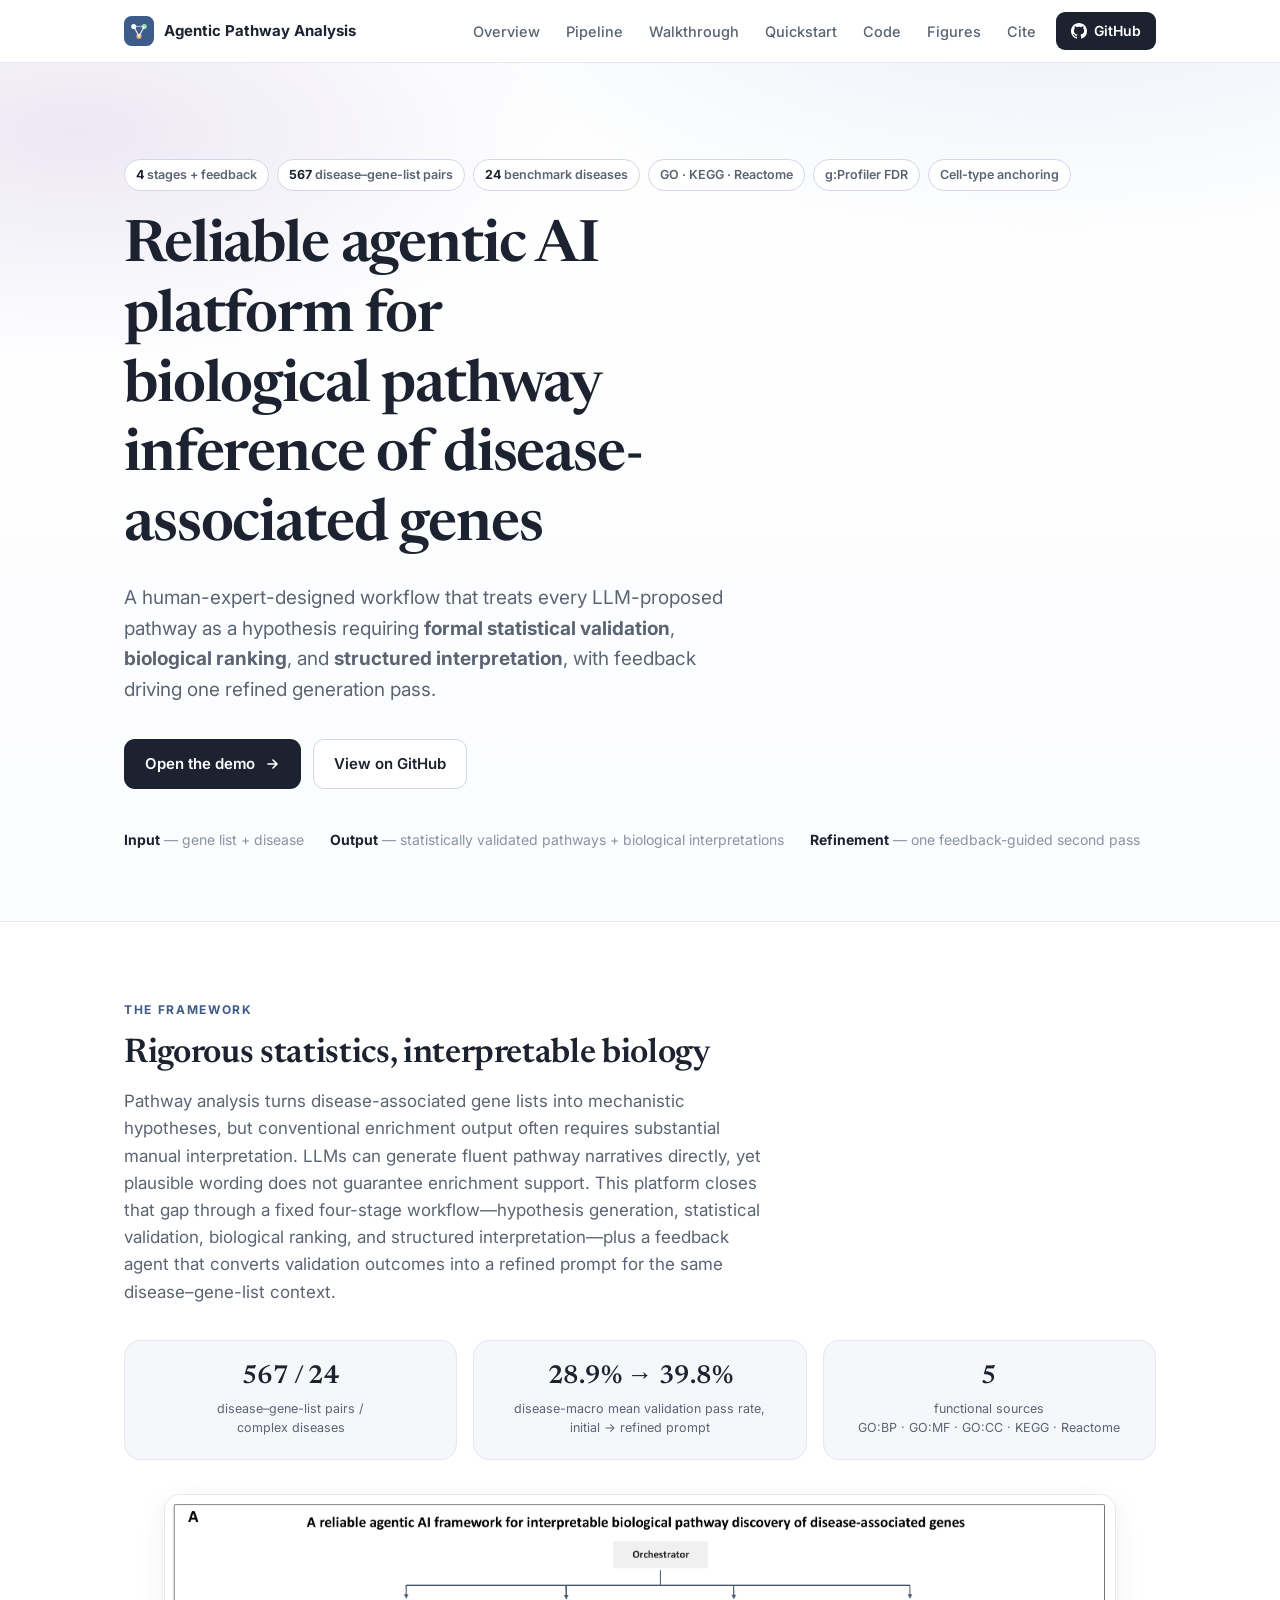
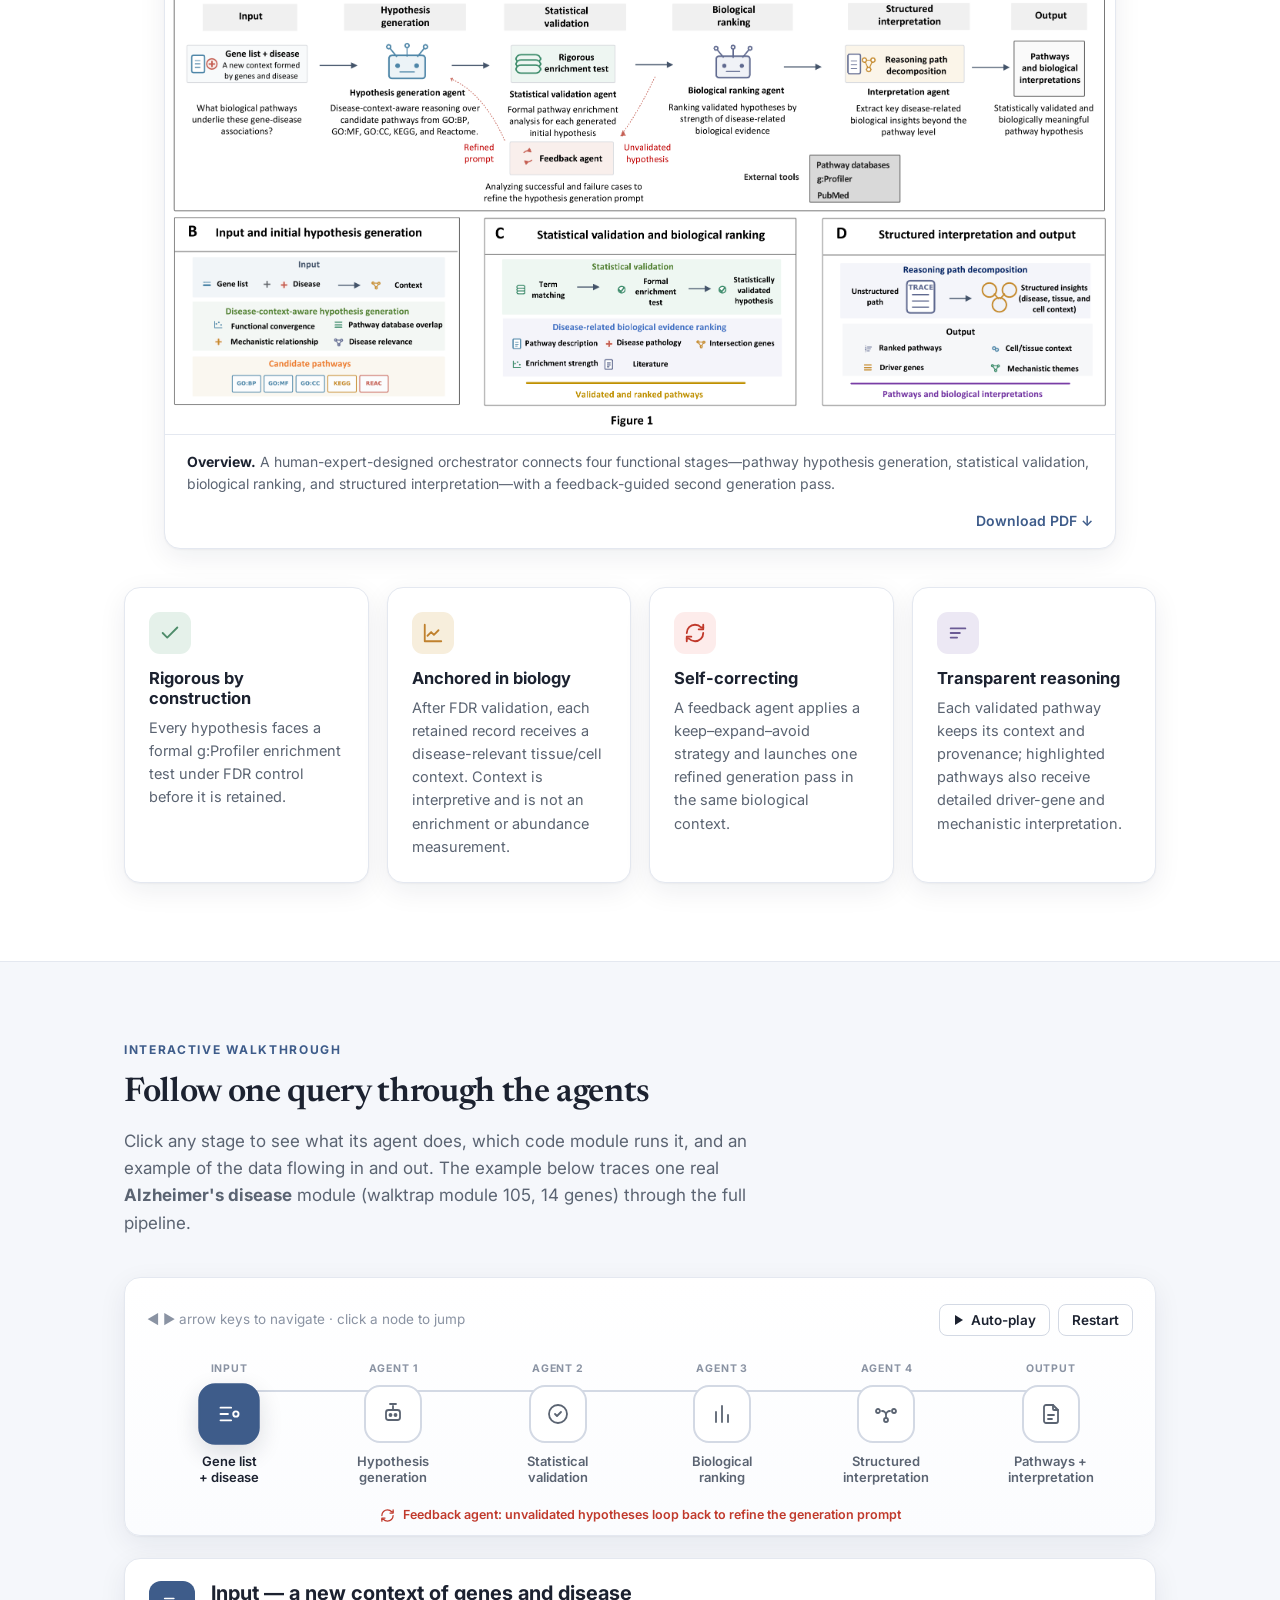
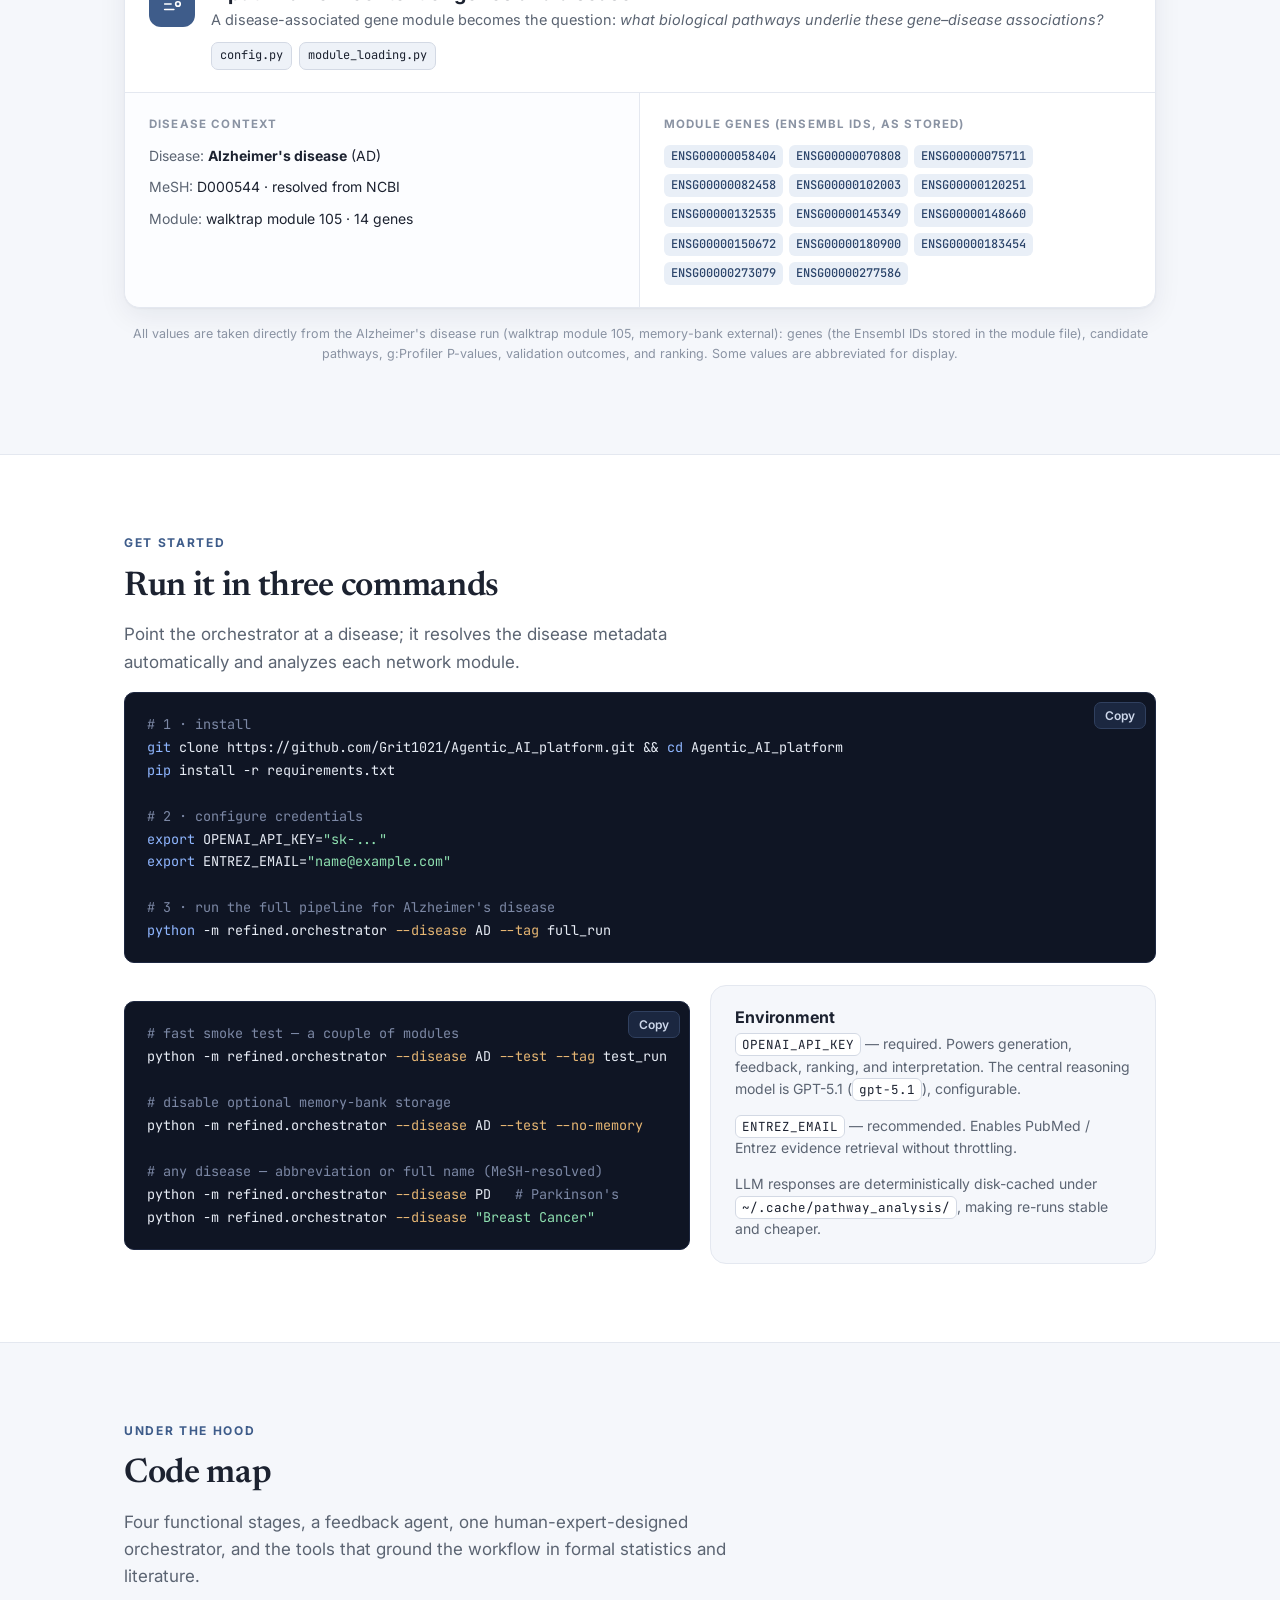
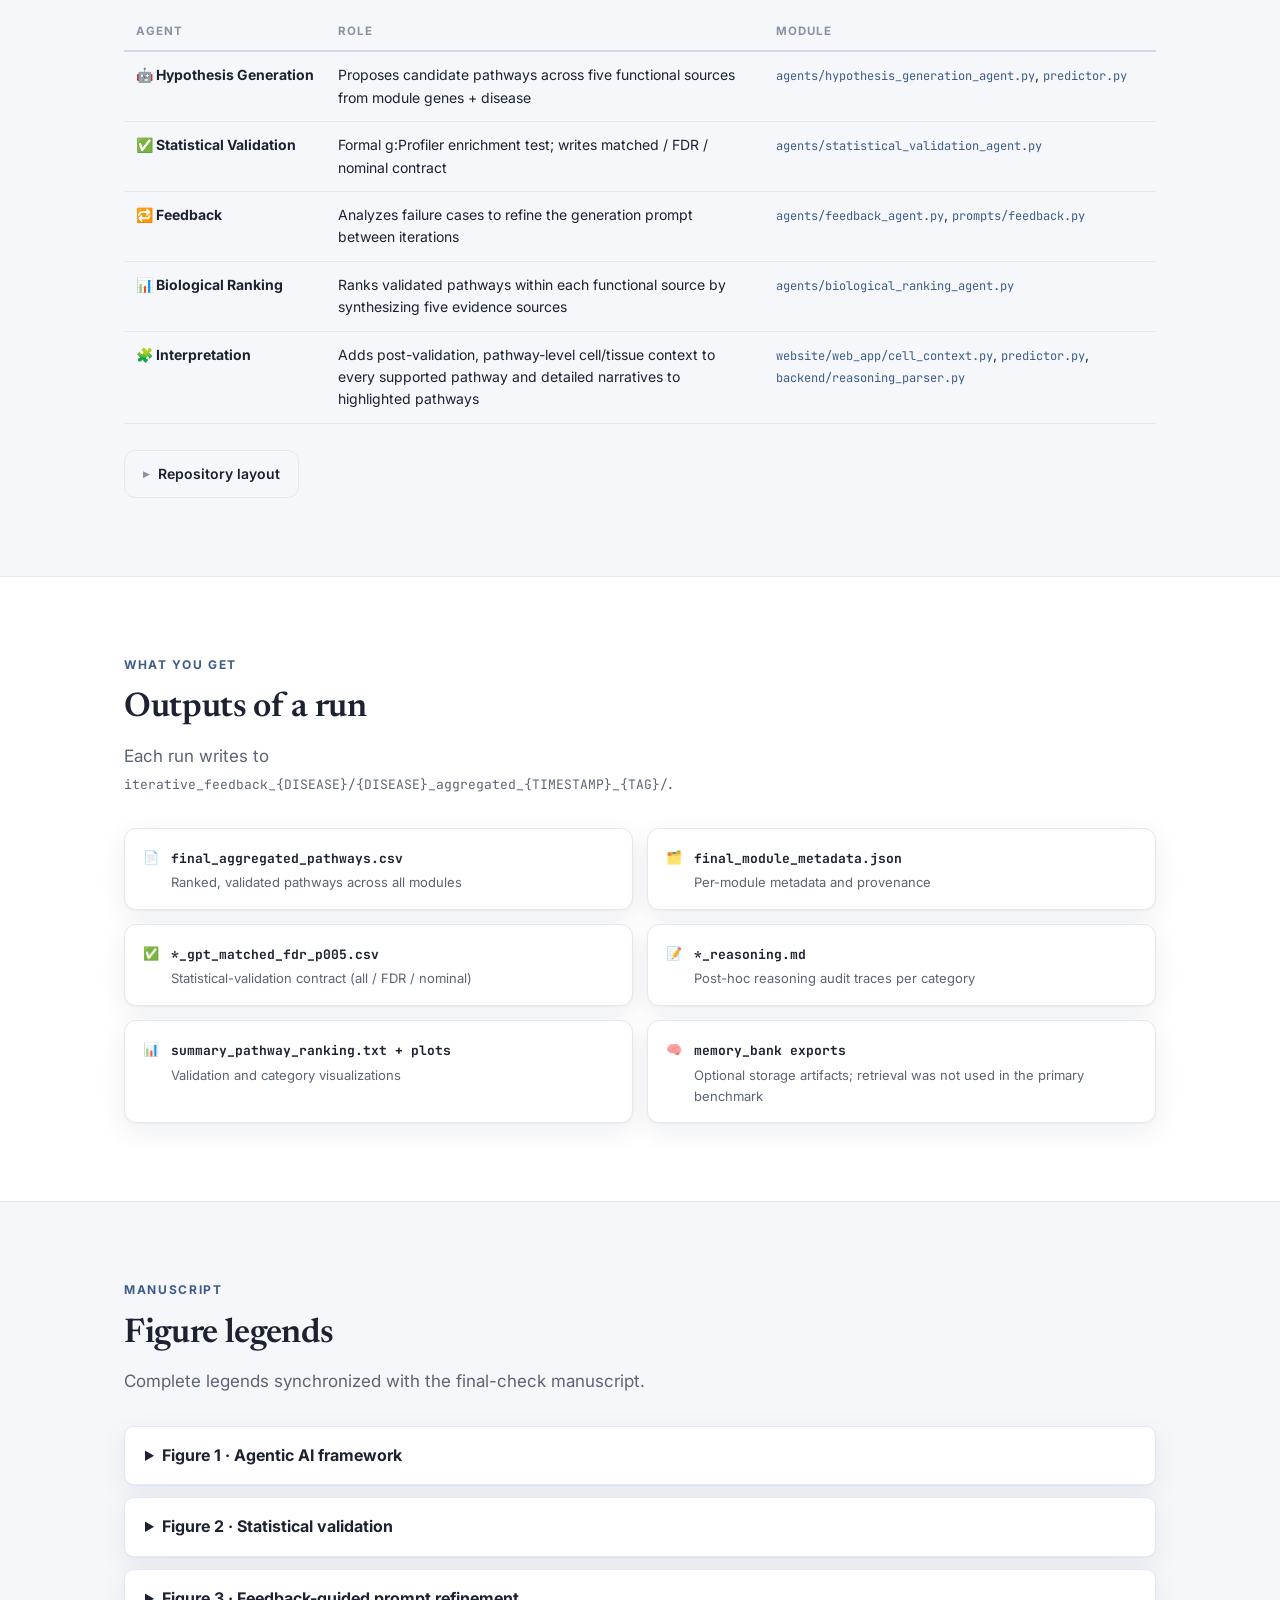
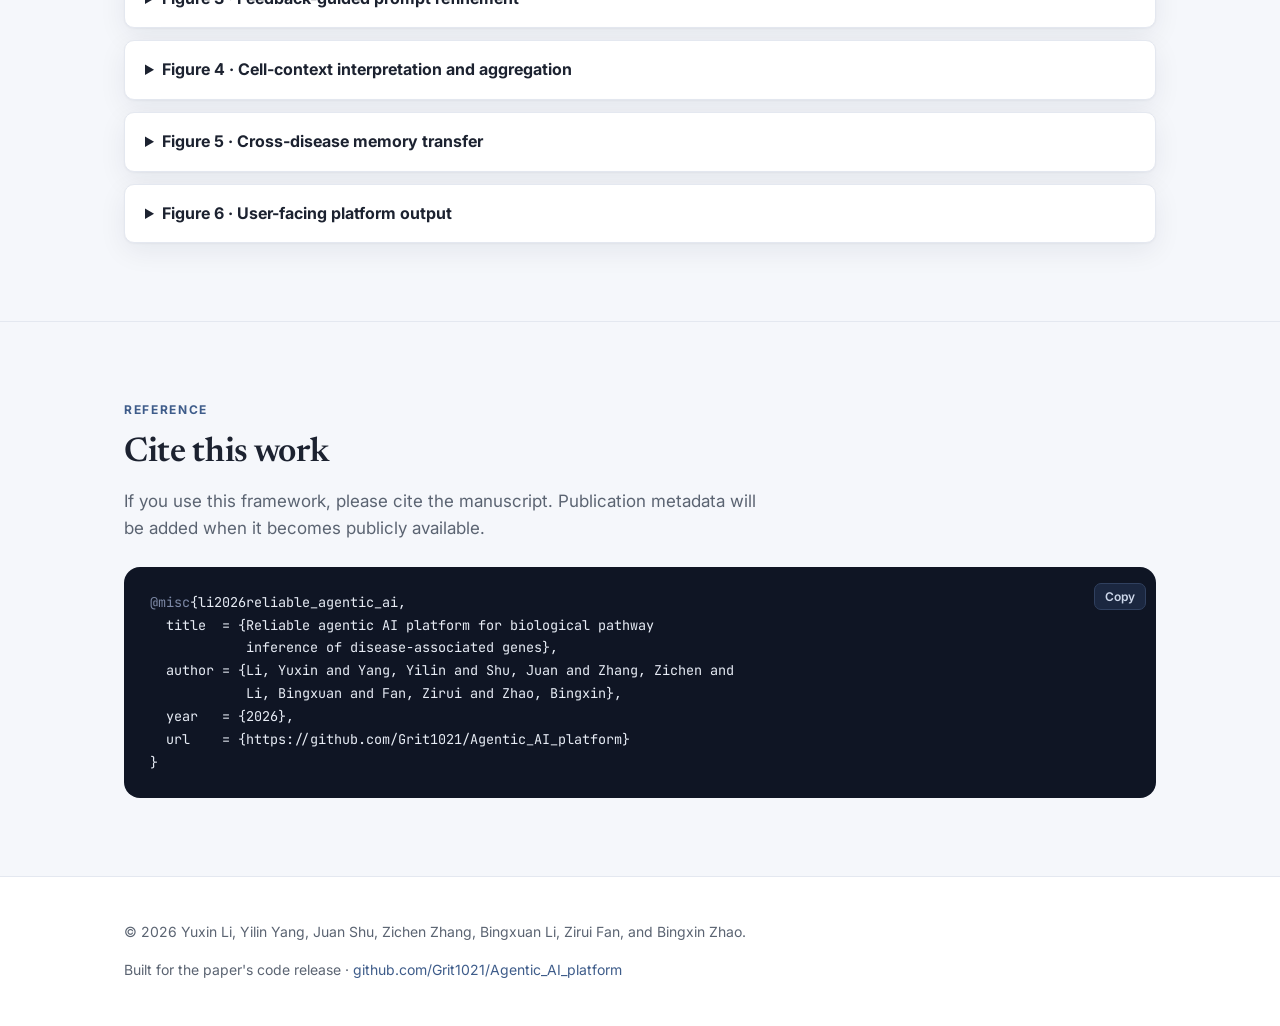
==== commit 46d404ef: "Align documentation with final manuscript" ====
--- a/docs/index.html
+++ b/docs/index.html
@@ -3,8 +3,8 @@
 <head>
 <meta charset="UTF-8">
 <meta name="viewport" content="width=device-width, initial-scale=1.0">
-<title>Agentic AI framework for interpretable biological pathway discovery of disease-associated genes</title>
-<meta name="description" content="An LLM multi-agent system that turns a gene list and disease into statistically validated pathways with pathway-level cell/tissue context and interpretable biological evidence.">
+<title>Reliable agentic AI platform for biological pathway inference of disease-associated genes</title>
+<meta name="description" content="A disease-context-aware agentic platform that combines LLM reasoning with formal enrichment testing, biological ranking, feedback-guided refinement, and structured interpretation.">
 <link rel="preconnect" href="https://fonts.googleapis.com">
 <link rel="preconnect" href="https://fonts.gstatic.com" crossorigin>
 <link href="https://fonts.googleapis.com/css2?family=Inter:wght@400;500;600;700;800&family=Newsreader:ital,opt@0,7..72;1,7..72&family=JetBrains+Mono:wght@400;500&display=swap" rel="stylesheet">
@@ -248,6 +248,11 @@
   .cite{background:#0f1524;color:#e7ecf5;border-radius:var(--radius);padding:8px;margin-top:24px;position:relative}
   .cite pre{background:transparent;border:none;padding:16px 18px}
 
+  .legend-list{display:grid;gap:12px;margin-top:30px}
+  .legend{background:#fff;border:1px solid var(--line);border-radius:var(--radius-sm);box-shadow:var(--shadow)}
+  .legend summary{cursor:pointer;font-weight:700;padding:16px 20px;color:var(--ink)}
+  .legend p{margin:0;padding:0 20px 20px;color:var(--muted);font-size:14px;line-height:1.72}
+
   footer{border-top:1px solid var(--line);padding:44px 0;color:var(--muted);font-size:14px}
   .foot-inner{display:flex;gap:16px;justify-content:space-between;flex-wrap:wrap;align-items:center}
 
@@ -300,6 +305,7 @@
       <a href="#example">Walkthrough</a>
       <a href="#quickstart">Quickstart</a>
       <a href="#code">Code</a>
+      <a href="#figures">Figures</a>
       <a href="#cite">Cite</a>
     </nav>
     <a class="nav-cta" href="https://github.com/Grit1021/Agentic_AI_platform" target="_blank" rel="noopener">
@@ -314,25 +320,24 @@
 <div class="hero">
   <div class="wrap">
     <div class="tags reveal">
-      <span class="tag"><b>5</b> specialized agents</span>
+      <span class="tag"><b>4</b> stages + feedback</span>
+      <span class="tag"><b>567</b> disease–gene-list pairs</span>
       <span class="tag"><b>24</b> benchmark diseases</span>
       <span class="tag">GO · KEGG · Reactome</span>
       <span class="tag">g:Profiler FDR</span>
       <span class="tag">Cell-type anchoring</span>
-      <span class="tag">Cross-disease memory</span>
-    </div>
-    <h1 class="reveal">A reliable agentic AI framework for interpretable biological pathway discovery of disease-associated genes</h1>
-    <p class="sub reveal">A closed-loop, agentic framework for statistically grounded, LLM-driven pathway analysis. The LLM becomes reliable only when its reasoning is constrained by <b>statistical validation</b>, <b>explicit feedback</b>, and <b>biological context</b> — yielding pathways that are statistically validated and biologically meaningful.</p>
+    </div>
+    <h1 class="reveal">Reliable agentic AI platform for biological pathway inference of disease-associated genes</h1>
+    <p class="sub reveal">A human-expert-designed workflow that treats every LLM-proposed pathway as a hypothesis requiring <b>formal statistical validation</b>, <b>biological ranking</b>, and <b>structured interpretation</b>, with feedback driving one refined generation pass.</p>
     <div class="cta reveal">
-      <a class="btn primary" href="#example">Explore the walkthrough
+      <a class="btn primary" href="https://tigerai.bio/pathway/" target="_blank" rel="noopener">Open the demo
         <svg width="16" height="16" viewBox="0 0 16 16" fill="none"><path d="M4 8h8M9 4l4 4-4 4" stroke="currentColor" stroke-width="1.6" stroke-linecap="round" stroke-linejoin="round"/></svg></a>
       <a class="btn ghost" href="https://github.com/Grit1021/Agentic_AI_platform" target="_blank" rel="noopener">View on GitHub</a>
-      <a class="btn ghost" href="https://github.com/Grit1021/Agentic_AI_platform" target="_blank" rel="noopener">Read the paper</a>
     </div>
     <div class="meta reveal">
-      <span><b>Input</b> — gene module + disease</span>
-      <span><b>Output</b> — validated pathways with pathway-level cell/tissue context</span>
-      <span><b>Self-correcting</b> — feedback-guided refinement</span>
+      <span><b>Input</b> — gene list + disease</span>
+      <span><b>Output</b> — statistically validated pathways + biological interpretations</span>
+      <span><b>Refinement</b> — one feedback-guided second pass</span>
     </div>
   </div>
 </div>
@@ -342,18 +347,18 @@
   <div class="wrap">
     <div class="eyebrow reveal">The framework</div>
     <h2 class="reveal">Rigorous statistics, interpretable biology</h2>
-    <p class="lead reveal">Conventional enrichment tools tell you <em>which terms are over-represented</em> — but not why one term should be prioritized over a related one, whether a plausible pathway is actually supported by the genes, or how pathways combine into a disease-relevant narrative. Large language models propose fluent pathway names, yet in zero-shot settings many are broad, weakly matched, or unsupported by FDR-controlled enrichment. This framework closes the gap between <em>linguistic fluency</em> and <em>statistical reliability</em>: a closed loop that proposes hypotheses, tests them against g:Profiler under FDR control, corrects them with explicit feedback, and ranks them by biological evidence.</p>
+    <p class="lead reveal">Pathway analysis turns disease-associated gene lists into mechanistic hypotheses, but conventional enrichment output often requires substantial manual interpretation. LLMs can generate fluent pathway narratives directly, yet plausible wording does not guarantee enrichment support. This platform closes that gap through a fixed four-stage workflow—hypothesis generation, statistical validation, biological ranking, and structured interpretation—plus a feedback agent that converts validation outcomes into a refined prompt for the same disease–gene-list context.</p>
 
     <div class="stats reveal">
-      <div class="stat"><span class="n">24</span><span class="l">disease benchmark, spanning<br>9 clinical categories</span></div>
-      <div class="stat"><span class="n">29.0% → 42.2%</span><span class="l">non-redundant functional discovery rate (nFDR),<br>zero-shot → validation-guided feedback</span></div>
+      <div class="stat"><span class="n">567 / 24</span><span class="l">disease–gene-list pairs /<br>complex diseases</span></div>
+      <div class="stat"><span class="n">28.9% → 39.8%</span><span class="l">disease-macro mean validation pass rate,<br>initial → refined prompt</span></div>
       <div class="stat"><span class="n">5</span><span class="l">functional sources<br>GO:BP · GO:MF · GO:CC · KEGG · Reactome</span></div>
     </div>
 
     <figure class="figure-card reveal" style="margin-bottom:0">
-      <img src="assets/figure1.png" alt="Figure 1 — the agentic framework overview and its three functional stages (panels A–D)" id="fig1">
+      <img src="assets/figure1.png" alt="Framework overview: agentic pathway inference from disease-associated genes" id="fig1">
       <figcaption class="figure-cap">
-        <span><b>Figure 1.</b> Framework overview (A) and its three stages — input &amp; initial hypothesis generation (B), statistical validation &amp; biological ranking (C), and structured interpretation &amp; output, including pathway-level cell/tissue context (D).</span>
+        <span><b>Overview.</b> A human-expert-designed orchestrator connects four functional stages—pathway hypothesis generation, statistical validation, biological ranking, and structured interpretation—with a feedback-guided second generation pass.</span>
         <a class="dl" href="assets/figure1.pdf" target="_blank" rel="noopener">Download PDF ↓</a>
       </figcaption>
     </figure>
@@ -371,14 +376,14 @@
           <svg width="22" height="22" viewBox="0 0 24 24" fill="none" stroke="currentColor" stroke-width="2" stroke-linecap="round" stroke-linejoin="round"><path d="M3 3v18h18"/><path d="M18 9l-5 5-3-3-4 4"/></svg>
         </div>
         <h3>Anchored in biology</h3>
-        <p>After FDR validation, every retained pathway is mapped to a disease-relevant cell/tissue context using its pathway biology and intersection genes, with targeted PubMed support where available.</p>
+        <p>After FDR validation, each retained record receives a disease-relevant tissue/cell context. Context is interpretive and is not an enrichment or abundance measurement.</p>
       </div>
       <div class="card reveal">
         <div class="ic" style="background:#fdeceb;color:var(--red)">
           <svg width="22" height="22" viewBox="0 0 24 24" fill="none" stroke="currentColor" stroke-width="2" stroke-linecap="round" stroke-linejoin="round"><path d="M3 12a9 9 0 019-9 9 9 0 016.7 3H21"/><path d="M21 3v5h-5"/><path d="M21 12a9 9 0 01-9 9 9 9 0 01-6.7-3H3"/><path d="M3 21v-5h5"/></svg>
         </div>
         <h3>Self-correcting</h3>
-        <p>A feedback agent analyzes unvalidated hypotheses and refines the generation prompt, so generation improves with each iteration.</p>
+        <p>A feedback agent applies a keep–expand–avoid strategy and launches one refined generation pass in the same biological context.</p>
       </div>
       <div class="card reveal">
         <div class="ic" style="background:var(--purple-soft);color:var(--purple)">
@@ -542,7 +547,7 @@
         </div>
         <div class="callout">
           <svg width="16" height="16" viewBox="0 0 24 24" fill="none" stroke="currentColor" stroke-width="2" stroke-linecap="round" stroke-linejoin="round"><path d="M3 12a9 9 0 019-9 9 9 0 016.7 3H21"/><path d="M21 3v5h-5"/></svg>
-          <span><b>Feedback loop.</b> Broad, unvalidated hypotheses (e.g., the generic <code>Alzheimer disease</code> term) are analyzed by the Feedback Agent, which refines the prompt toward the module's specific synaptic and cell-adhesion biology. Across the 24-disease benchmark, this validation-guided feedback lifts the non-redundant functional discovery rate (nFDR) from <b>29.0% to 42.2%</b>.</span>
+          <span><b>Feedback loop.</b> Broad, unvalidated hypotheses (e.g., the generic <code>Alzheimer disease</code> term) are analyzed by the Feedback Agent, which refines the prompt toward the module's specific synaptic and cell-adhesion biology. Across 567 disease–gene-list pairs in 24 diseases, the disease-macro mean validation pass rate increased from <b>28.9% to 39.8%</b>.</span>
         </div>
       </div>
 
@@ -579,7 +584,7 @@
           <div class="badge" style="background:var(--purple)"><svg width="22" height="22" viewBox="0 0 24 24" fill="none" stroke="currentColor" stroke-width="1.8" stroke-linecap="round" stroke-linejoin="round"><path d="M20 11a2 2 0 100-4 2 2 0 000 4zM4 11a2 2 0 100-4 2 2 0 000 4zM12 20a2 2 0 100-4 2 2 0 000 4z"/><path d="M12 16v-3a4 4 0 014-4M12 13a4 4 0 00-4-4"/></svg></div>
           <div>
             <h3>Interpretation Agent — pathway-level context and reasoning-path decomposition</h3>
-            <div class="role">After FDR validation, every retained pathway receives a pathway-specific cell/tissue context derived from the pathway and its intersection genes. Targeted PubMed retrieval links matching disease–cell–gene evidence; highlighted pathways also receive detailed driver-gene and mechanistic interpretation.</div>
+            <div class="role">After FDR validation, every retained pathway record receives a pathway-specific cell/tissue context derived from the reasoning trace. The context is explicitly interpretive when support is indirect and is not used as a validity criterion. The user-facing implementation can separately attach matching PubMed evidence and detailed driver-gene interpretation.</div>
             <div class="mods">
               <a class="chip" href="https://github.com/Grit1021/Agentic_AI_platform/blob/main/website/web_app/cell_context.py" target="_blank" rel="noopener">website/web_app/cell_context.py</a>
               <a class="chip" href="https://github.com/Grit1021/Agentic_AI_platform/blob/main/predictor.py" target="_blank" rel="noopener">predictor.py</a>
@@ -611,7 +616,7 @@
           <div class="badge" style="background:var(--ink)"><svg width="22" height="22" viewBox="0 0 24 24" fill="none" stroke="currentColor" stroke-width="1.8" stroke-linecap="round" stroke-linejoin="round"><path d="M14 3v4a1 1 0 001 1h4"/><path d="M17 21H7a2 2 0 01-2-2V5a2 2 0 012-2h7l5 5v11a2 2 0 01-2 2z"/><path d="M9 13h6M9 17h4"/></svg></div>
           <div>
             <h3>Output — pathways &amp; biological interpretations</h3>
-            <div class="role">All statistically validated pathways remain available in the result, each with post-validation cell/tissue context and provenance; a balanced highlighted subset also carries detailed narrative interpretation.</div>
+            <div class="role">All statistically validated pathways remain available in the result with matched identifiers, intersecting genes, adjusted P-values, biological ranks, structured tissue/cell context, and provenance; a highlighted subset also carries detailed narrative interpretation.</div>
             <div class="mods">
               <a class="chip" href="https://github.com/Grit1021/Agentic_AI_platform/blob/main/report.py" target="_blank" rel="noopener">report.py</a>
               <a class="chip" href="https://github.com/Grit1021/Agentic_AI_platform/blob/main/visualization.py" target="_blank" rel="noopener">visualization.py</a>
@@ -665,7 +670,7 @@
         <pre id="more"><span class="c"># fast smoke test — a couple of modules</span>
 python -m refined.orchestrator <span class="f">--disease</span> AD <span class="f">--test</span> <span class="f">--tag</span> test_run
 
-<span class="c"># disable cross-disease memory bank</span>
+<span class="c"># disable optional memory-bank storage</span>
 python -m refined.orchestrator <span class="f">--disease</span> AD <span class="f">--test</span> <span class="f">--no-memory</span>
 
 <span class="c"># any disease — abbreviation or full name (MeSH-resolved)</span>
@@ -687,7 +692,7 @@
   <div class="wrap">
     <div class="eyebrow reveal">Under the hood</div>
     <h2 class="reveal">Code map</h2>
-    <p class="lead reveal">Five agents, one orchestrator, and the tools that ground them in formal statistics and literature.</p>
+    <p class="lead reveal">Four functional stages, a feedback agent, one human-expert-designed orchestrator, and the tools that ground the workflow in formal statistics and literature.</p>
 
     <table class="mods reveal">
       <thead><tr><th>Agent</th><th>Role</th><th>Module</th></tr></thead>
@@ -713,12 +718,12 @@
       <div class="trow"><code>report.py</code><span>Summary report generation</span></div>
       <div class="trow"><code>visualization.py</code><span>Validation &amp; category plots</span></div>
       <div class="tgroup">Directories</div>
-      <div class="trow dir"><code>agents/</code><span>The five specialized agents</span></div>
+      <div class="trow dir"><code>agents/</code><span>Four stage agents plus the feedback agent</span></div>
       <div class="trow dir"><code>prompts/</code><span>Generation · feedback · reasoning-audit templates</span></div>
       <div class="trow dir"><code>tools/</code><span>PubMed · ranking · g:Profiler cache</span></div>
-      <div class="trow dir"><code>backend/</code><span>Bundled runtime (multi-agent analysis, memory bank)</span></div>
+      <div class="trow dir"><code>backend/</code><span>Bundled runtime (multi-agent analysis, optional memory storage)</span></div>
       <div class="trow dir"><code>docs/</code><span>This demo homepage</span></div>
-      <div class="trow dir"><code>assets/</code><span>Figure 1 (PNG / PDF)</span></div>
+      <div class="trow dir"><code>assets/</code><span>Framework overview (PNG / PDF)</span></div>
       </div>
     </details>
   </div>
@@ -736,7 +741,42 @@
       <div class="out reveal"><span class="fi">✅</span><div><b>*_gpt_matched_fdr_p005.csv</b><span>Statistical-validation contract (all / FDR / nominal)</span></div></div>
       <div class="out reveal"><span class="fi">📝</span><div><b>*_reasoning.md</b><span>Post-hoc reasoning audit traces per category</span></div></div>
       <div class="out reveal"><span class="fi">📊</span><div><b>summary_pathway_ranking.txt + plots</b><span>Validation and category visualizations</span></div></div>
-      <div class="out reveal"><span class="fi">🧠</span><div><b>memory_bank exports</b><span>Validated pathways + reasoning traces for cross-disease transfer</span></div></div>
+      <div class="out reveal"><span class="fi">🧠</span><div><b>memory_bank exports</b><span>Optional storage artifacts; retrieval was not used in the primary benchmark</span></div></div>
+    </div>
+  </div>
+</section>
+
+<!-- FIGURE LEGENDS -->
+<section id="figures" style="background:var(--bg-alt)">
+  <div class="wrap">
+    <div class="eyebrow reveal">Manuscript</div>
+    <h2 class="reveal">Figure legends</h2>
+    <p class="lead reveal">Complete legends synchronized with the final-check manuscript.</p>
+    <div class="legend-list">
+      <details class="legend reveal">
+        <summary>Figure 1 · Agentic AI framework</summary>
+        <p><b>Figure 1. A reliable agentic AI framework for interpretable biological pathway discovery of disease-associated genes.</b> <b>(A)</b> Overview of the multi-agent pipeline. A gene list and a disease define a disease-specific context that passes through four agent-driven stages: hypothesis generation, statistical validation, biological ranking, and structured interpretation. An orchestrator (top) fixes the agent order, the tools called at each stage, the feedback loop and the stopping rule; this control flow was specified by human domain experts and was not planned autonomously by the language model. Every candidate pathway is treated as a hypothesis to be tested and validated before being reported, producing statistically validated, biologically meaningful pathways. A feedback agent summarizes validated and invalidated hypotheses into a refined prompt, and the orchestrator launches a second round of generation in the same context, retaining validated pathways and replacing those that failed. External tools are listed at the bottom right: pathway databases (GO:BP, GO:MF, GO:CC, KEGG and Reactome) for hypothesis generation, the g:Profiler API (term matching, enrichment testing and FDR correction) for statistical validation, and PubMed for literature retrieval during biological ranking; the interpretation agent calls no external tool. <b>(B)</b> Input and initial hypothesis generation. Conditioned on the paired gene list and disease, the hypothesis-generation agent proposes candidate pathways across five databases (GO:BP, GO:MF, GO:CC, KEGG, and Reactome), each queried through a database-specific instruction that respects the scope and nomenclature of that resource. The agent reasons forward from the input genes and their documented pathway memberships, and justifies each candidate against four criteria: functional convergence among the input genes, a mechanistic relationship linking the pathway to the disease, pathway database overlap, and disease relevance. <b>(C)</b> Statistical validation and biological ranking. The validation agent matches each generated hypothesis to the corresponding g:Profiler term and retains the hypothesis only if the matched term passes FDR-adjusted enrichment testing, returning matched identifiers, intersecting genes, and FDR-adjusted <em>P</em>-values. The biological ranking agent then ranks the validated pathways using five evidence components: pathway description, disease pathology, intersection genes, enrichment strength, and live PubMed literature. <b>(D)</b> Structured interpretation and output. For each database channel, the interpretation agent decomposes the unstructured reasoning path into structured insights concerning disease, tissue, and cell-type context. Grounded strictly in the statistically validated pathways, the resulting output comprises ranked pathways, the key driver genes and their molecular functions, the disease-relevant cell or tissue context, and the mechanistic themes linking pathways to disease biology, together producing pathways and biological interpretations. GO, Gene Ontology; GO:BP, GO biological process; GO:MF, GO molecular function; GO:CC, GO cellular component; KEGG, Kyoto Encyclopedia of Genes and Genomes; REAC, Reactome; FDR, false discovery rate; LLM, large language model.</p>
+      </details>
+      <details class="legend reveal">
+        <summary>Figure 2 · Statistical validation</summary>
+        <p><b>Figure 2. Statistical validation of LLM-generated pathway hypotheses.</b> Throughout, pass rate denotes the percentage of matched database terms that passed FDR-adjusted <em>P</em>-value &lt; 0.05; unmatched hypotheses were excluded from the denominator. Of the 567 disease–gene-list pairs, those contributing no matched terms to a given database are excluded from that database, leaving 561 (GO:BP), 525 (GO:MF), 564 (GO:CC), 469 (KEGG) and 471 (REAC) pairs in A and C. <b>(A)</b> Distribution of pass rates across all gene–disease contexts, shown as kernel density estimates conditioned on non-zero pass rates; the inset reports the percentage of contexts with a zero pass rate per database (GO:BP, 28%; GO:MF, 31%; GO:CC, 24%; KEGG, 43%; REAC, 47%). <b>(B)</b> Disease-level pass rates (one value per disease; <em>n</em> = 24 diseases per database). Boxes show the interquartile range, center lines the median, whiskers the most extreme disease values within the 5th and 95th percentiles, diamonds the mean, and points show individual diseases. <b>(C)</b> Context-level pass rates stratified by gene-list-size quartile (Q1–Q4, computed within each database); cell color encodes mean pass rate, and per-cell <em>n</em> is shown. <b>(D)</b> Two representative contexts contrasting high (inflammatory bowel disease and 207 genes) and low (Crohn's disease and 116 genes) validation. Radar plots show per-database pass rate (%); tables list pass rates and examples of generated hypotheses, with check marks indicating hypotheses that reached statistical significance and crosses indicating those that did not. Abbreviations as in Figure 1.</p>
+      </details>
+      <details class="legend reveal">
+        <summary>Figure 3 · Feedback-guided prompt refinement</summary>
+        <p><b>Figure 3. Prompt refinement via feedback improves statistical validation pass rates.</b> The feedback agent analyzed validated and unvalidated hypotheses from the initial prompt and produced the refined prompt; initial and refined conditions are compared throughout. Pass rate denotes the percentage of database terms matched to new hypotheses that passed FDR-adjusted <em>P</em>-value &lt; 0.05; retained terms are excluded from the refined-prompt denominator. <b>(A)</b> Disease-macro mean pass rates under the initial and refined prompts, overall and per database. Gene-list-level pass rates were averaged within each disease and database and then across 24 diseases with equal weight. For the overall value, the five database-specific values were first averaged within each disease. Whiskers denote 95% percentile intervals from a two-level bootstrap that resamples the 24 diseases with replacement and then resamples gene lists with replacement within each selected disease, with 3,000 resamples. Refinement raised the overall pass rate from 29% to 40%. <b>(B)</b> Disease-level comparison of initial versus refined pass rates, one point per disease. The dashed line marks equality (<em>y</em> = <em>x</em>); points above it indicate improvement under the refined prompt. All diseases except tuberculosis (black) lie above the diagonal, with the largest gains in heart failure and progressive supranuclear palsy. <b>(C)</b> A representative context (Crohn's disease and 116 genes) under the initial (left) and refined (right) prompt, plotted as in Figure 2D. Radar plots show per-database pass rate (%); tables list pass rates and example generated hypotheses, with check marks indicating hypotheses that reached statistical significance and crosses those that did not. Abbreviations as in Figure 1.</p>
+      </details>
+      <details class="legend reveal">
+        <summary>Figure 4 · Cell-context interpretation and aggregation</summary>
+        <p><b>Figure 4. Record-level cell-context interpretation and pathway-level aggregation of validated pathways.</b> Cell-type tags were parsed from the record-level cell context statement carried by each validated pathway record; tagging is multi-label and each record contributes at most once to a given tag. Disease- and pathway-level labels aggregate these tags over all validated records of a disease or of a pathway. Cell-context groups—neural or glial, immune, epithelial, stromal or vascular, and metabolic—are colored consistently throughout the figure, and disease classes are colored in a separate family of lighter tints. <b>(A)</b> From reasoning path to cell-type tags, for four validated pathways in four diseases: endocytosis (GO:0006897) in Alzheimer's disease (AD), lysosome (GO:0005764) in Parkinson's disease (PD), Fc gamma R-mediated phagocytosis (KEGG:04666) in rheumatoid arthritis and insulin secretion (GO:0030073) in type 2 diabetes (T2D). Part 7 of the reasoning path (Supplementary Fig. S1) provides the cell context associated with each validated pathway record; quoted text is verbatim. Phrases from which tags were parsed are highlighted and colored by cell-context group, with the resulting tags listed at the right in matching colors. A modifier qualifying a head noun yields both tags, so dopaminergic neurons yields dopaminergic neurons and neurons. <b>(B)</b> Record-level cell contexts across 24 diseases. Each cell gives the proportion of a disease's validated pathway records whose cell context statement mentions the indicated lineage (0–1). Records can contribute to several columns, so rows need not sum to 1. Black outlines mark the largest proportion among the eleven displayed broad contexts within each disease. Markers at the left of each row give disease class and column labels are colored by cell-context group, with both keys printed at the foot of the figure. <b>(C)</b> Disease-level cell-type contexts. Bars give the number of a disease's validated pathway records carrying each cell-type tag, colored by cell-context group, with the percentage of that disease's records in parentheses. The ten most frequent tags are shown for AD (<em>n</em> = 310 records) and the five most frequent for PD (<em>n</em> = 412 records) and T2D (<em>n</em> = 763 records). Because tagging is multi-label, percentages within a disease sum to more than 100%. All 24 diseases are given in Supplementary Figure S3 and Supplementary Table S3. <b>(D)</b> Pathway-level cell-type context in AD. Rows are the 11 pathways represented by at least four validated pathway records in the AD cell-context dataset (310 records, 213 unique pathway identifiers); columns are the ten most frequent cell-type tags among these recurrent pathways, ordered as in Supplementary Figure S5. Each cell gives the tag frequency of that pathway, that is, the number of its validated records whose cell context statement received the tag, not a proportion. These pathways are represented by four to seven records each; blank cells denote zero and shading follows the tag-frequency key. All 23 recurrent pathways with at least three records are shown in Supplementary Figure S5 and their tissue counterparts in Supplementary Figure S6. Cell-type assignments are multi-label structured-interpretation outputs; they do not measure cell abundance, expression, enrichment strength or statistical significance and are not independent evidence of disease-specific cell-type involvement.</p>
+      </details>
+      <details class="legend reveal">
+        <summary>Figure 5 · Cross-disease memory transfer</summary>
+        <p><b>Figure 5. Cross-disease memory provides limited cold-start transfer and does not substitute for context-specific refinement.</b> Grouped bars show per-database pass rates under six prompting strategies: initial prompt, raw memory, semantic RAG, RAG+, RAG+ prompt, and refined prompt, in each of the five databases; pass rate is defined as in Figure 3. All six strategies were evaluated on the same 69 gene-list pairs from five diseases used for the cold-start test (Methods). Whiskers denote 95% percentile intervals from a two-level bootstrap that resamples the five diseases with replacement and then resamples gene lists with replacement within each selected disease, with 3,000 resamples. Only the refined prompt, which is built from feedback within the same gene–disease context, improves substantially on the initial prompt (GO:BP, 24.5% to 43.4%; GO:MF, 25.3% to 47.6%; GO:CC, 26.9% to 47.8%; KEGG, 31.5% to 42.5%; REAC, 28.2% to 50.2%); the four memory-transfer strategies stay within a few percentage points of the initial prompt in every database. RAG, retrieval-augmented generation; other abbreviations as in Figure 1.</p>
+      </details>
+      <details class="legend reveal">
+        <summary>Figure 6 · User-facing platform output</summary>
+        <p><b>Figure 6. End-to-end output of the user-facing platform.</b> Results are shown for the updated autism spectrum disorder (ASD) run (436 input genes; GPT-5.1). <b>(A)</b> Overview. Of 436 submitted identifiers, 431 were recognized and five were unresolved. The first pass generated 50 hypotheses, and feedback-guided refinement increased coverage to 60 validated pathways. Across both passes, 100 hypotheses were generated (10 per database per pass), of which 64 passed validation; after matching to database terms and removing duplicates across passes, 60 unique pathways remained. Database bars show the final validated set (GO:BP, 21; GO:MF, 12; GO:CC, 12; KEGG, 9; Reactome, 6). Cell-type context was assigned to 60 of 60 validated pathways. Cell-type bars show cortical neurons, 44 of 60 (73%); hippocampal neurons, 35 of 60 (58%); pyramidal neurons, 25 of 60 (42%); excitatory neurons, 18 of 60 (30%); and inhibitory neurons, 6 of 60 (10%). <b>(B)</b> Pathway enrichment overview. The plot shows the three highest biologically ranked pathways within each of GO:BP, GO:MF, GO:CC, KEGG and Reactome. Rows are ordered by biological rank within each database; horizontal position represents enrichment strength (−log10 adjusted <em>P</em>-value), point area represents the number of submitted genes in the pathway intersection, and color denotes the source database. Exact adjusted <em>P</em>-values are listed at right and provide statistical support independent of the biological ranking. <b>(C)</b> Interpretation of a representative high-ranking GO:BP pathway. Neuron projection development (GO:0031175) ranked second among GO:BP pathways by biological rank. The record is decomposed into statistical evidence (FDR-adjusted <em>P</em>-value = 5.40 × 10<sup>−25</sup>; 81 of 1,010 annotated genes overlapping the input list), key intersection genes (81 genes, including four functional clusters, with CNTNAP2, FMR1 and PTEN as principal drivers), and the cell- and tissue-context statement (developing cortical and hippocampal projection neurons and their axons and dendrites). Boxed numbers 1–3 denote the three evidence elements; bracketed numbers [1]–[4] identify platform-retrieved PubMed records listed beneath the interpretation. Abbreviations as in Figure 1.</p>
+      </details>
     </div>
   </div>
 </section>
@@ -746,16 +786,16 @@
   <div class="wrap">
     <div class="eyebrow reveal">Reference</div>
     <h2 class="reveal">Cite this work</h2>
-    <p class="lead reveal">If you use this framework, please cite the paper. Replace the placeholders with your final publication details.</p>
+    <p class="lead reveal">If you use this framework, please cite the manuscript. Publication metadata will be added when it becomes publicly available.</p>
     <div class="cite reveal">
       <button class="copy" data-copy="bib" style="top:16px">Copy</button>
-      <pre id="bib"><span class="c">@article</span>{AUTHOR_YEAR_agentic_pathways,
-  title   = {A reliable agentic AI framework for interpretable
-             biological pathway discovery of disease-associated genes},
-  author  = {[Authors]},
-  journal = {[Journal / Preprint]},
-  year    = {[Year]},
-  url     = {https://github.com/Grit1021/Agentic_AI_platform}
+      <pre id="bib"><span class="c">@misc</span>{li2026reliable_agentic_ai,
+  title  = {Reliable agentic AI platform for biological pathway
+            inference of disease-associated genes},
+  author = {Li, Yuxin and Yang, Yilin and Shu, Juan and Zhang, Zichen and
+            Li, Bingxuan and Fan, Zirui and Zhao, Bingxin},
+  year   = {2026},
+  url    = {https://github.com/Grit1021/Agentic_AI_platform}
 }</pre>
     </div>
   </div>
@@ -763,13 +803,13 @@
 
 <footer>
   <div class="wrap foot-inner">
-    <span>© <span id="yr"></span> [Authors]. Released under the MIT License (placeholder).</span>
+    <span>© <span id="yr"></span> Yuxin Li, Yilin Yang, Juan Shu, Zichen Zhang, Bingxuan Li, Zirui Fan, and Bingxin Zhao.</span>
     <span>Built for the paper's code release · <a href="https://github.com/Grit1021/Agentic_AI_platform" target="_blank" rel="noopener">github.com/Grit1021/Agentic_AI_platform</a></span>
   </div>
 </footer>
 
 <!-- ZOOM MODAL -->
-<div class="modal" id="modal"><img src="assets/figure1.png" alt="Figure 1 enlarged"></div>
+<div class="modal" id="modal"><img src="assets/figure1.png" alt="Framework overview enlarged"></div>
 
 <script>
 (function(){
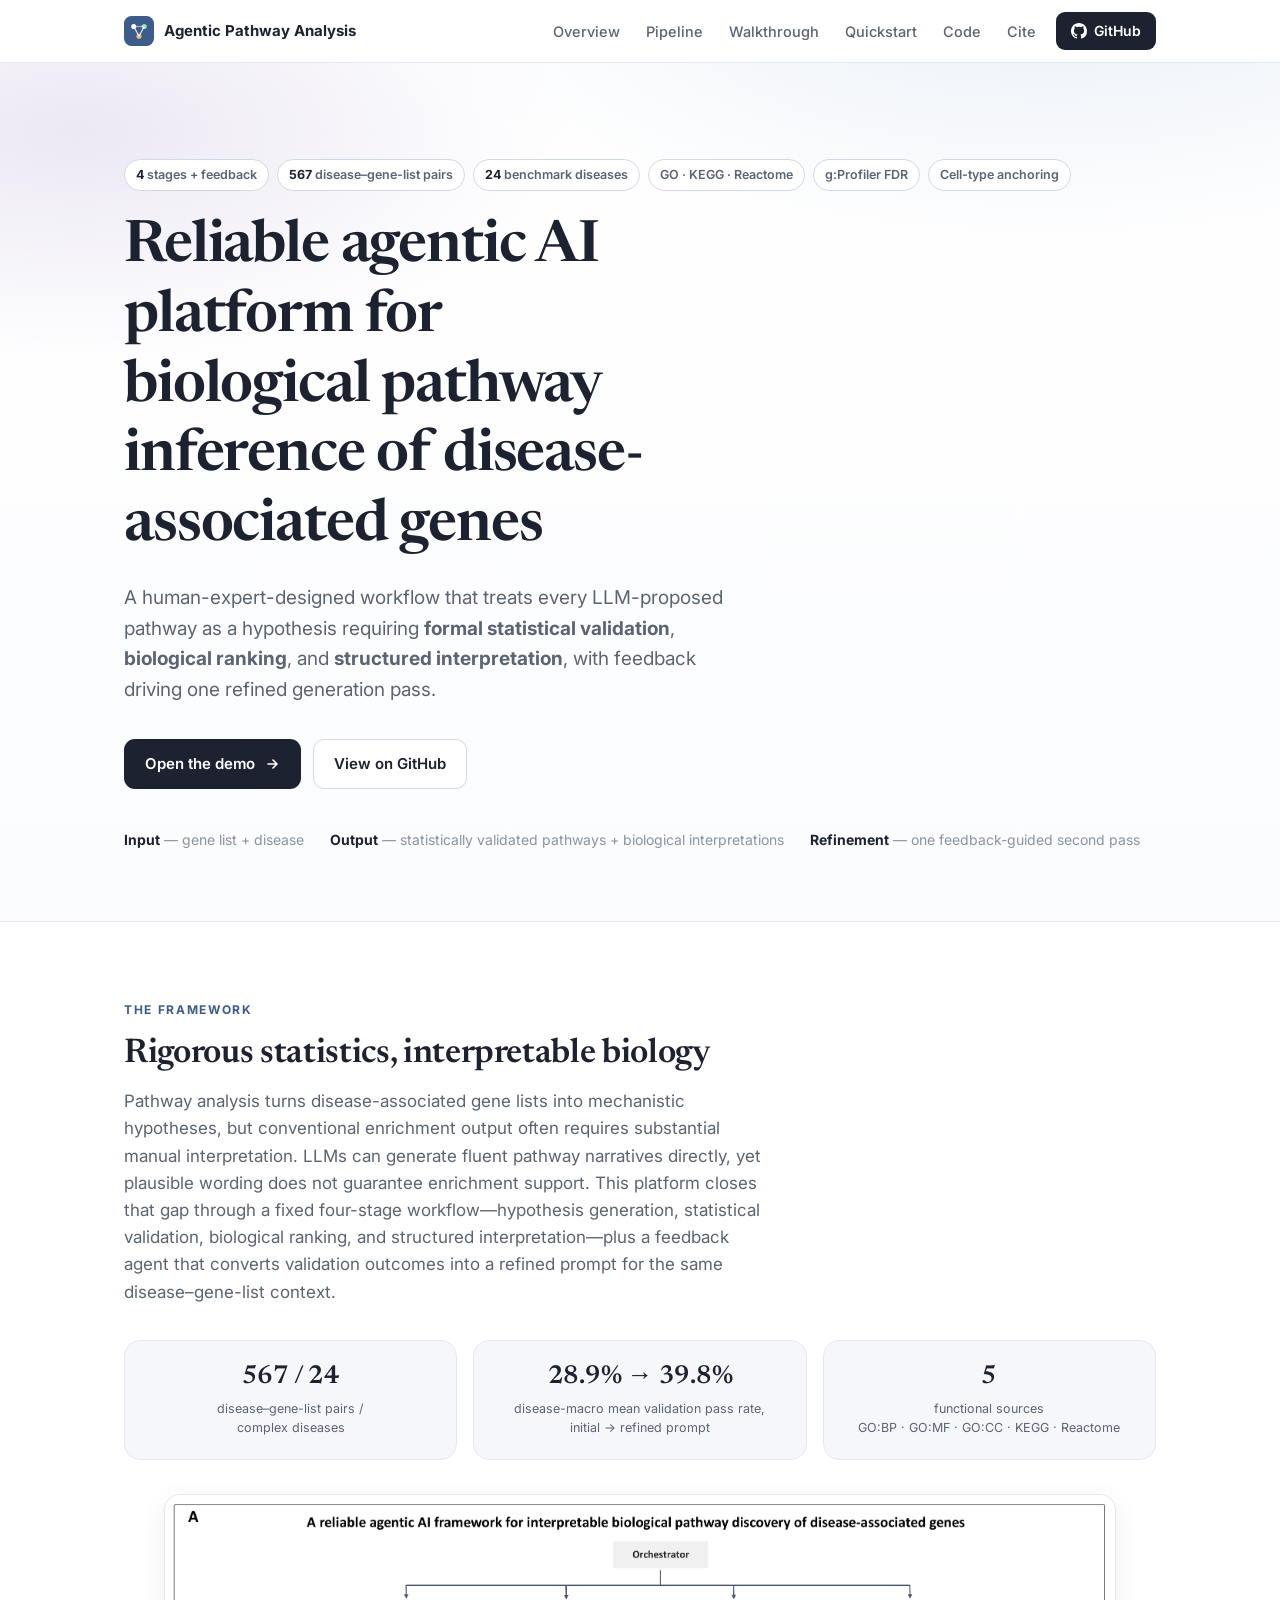
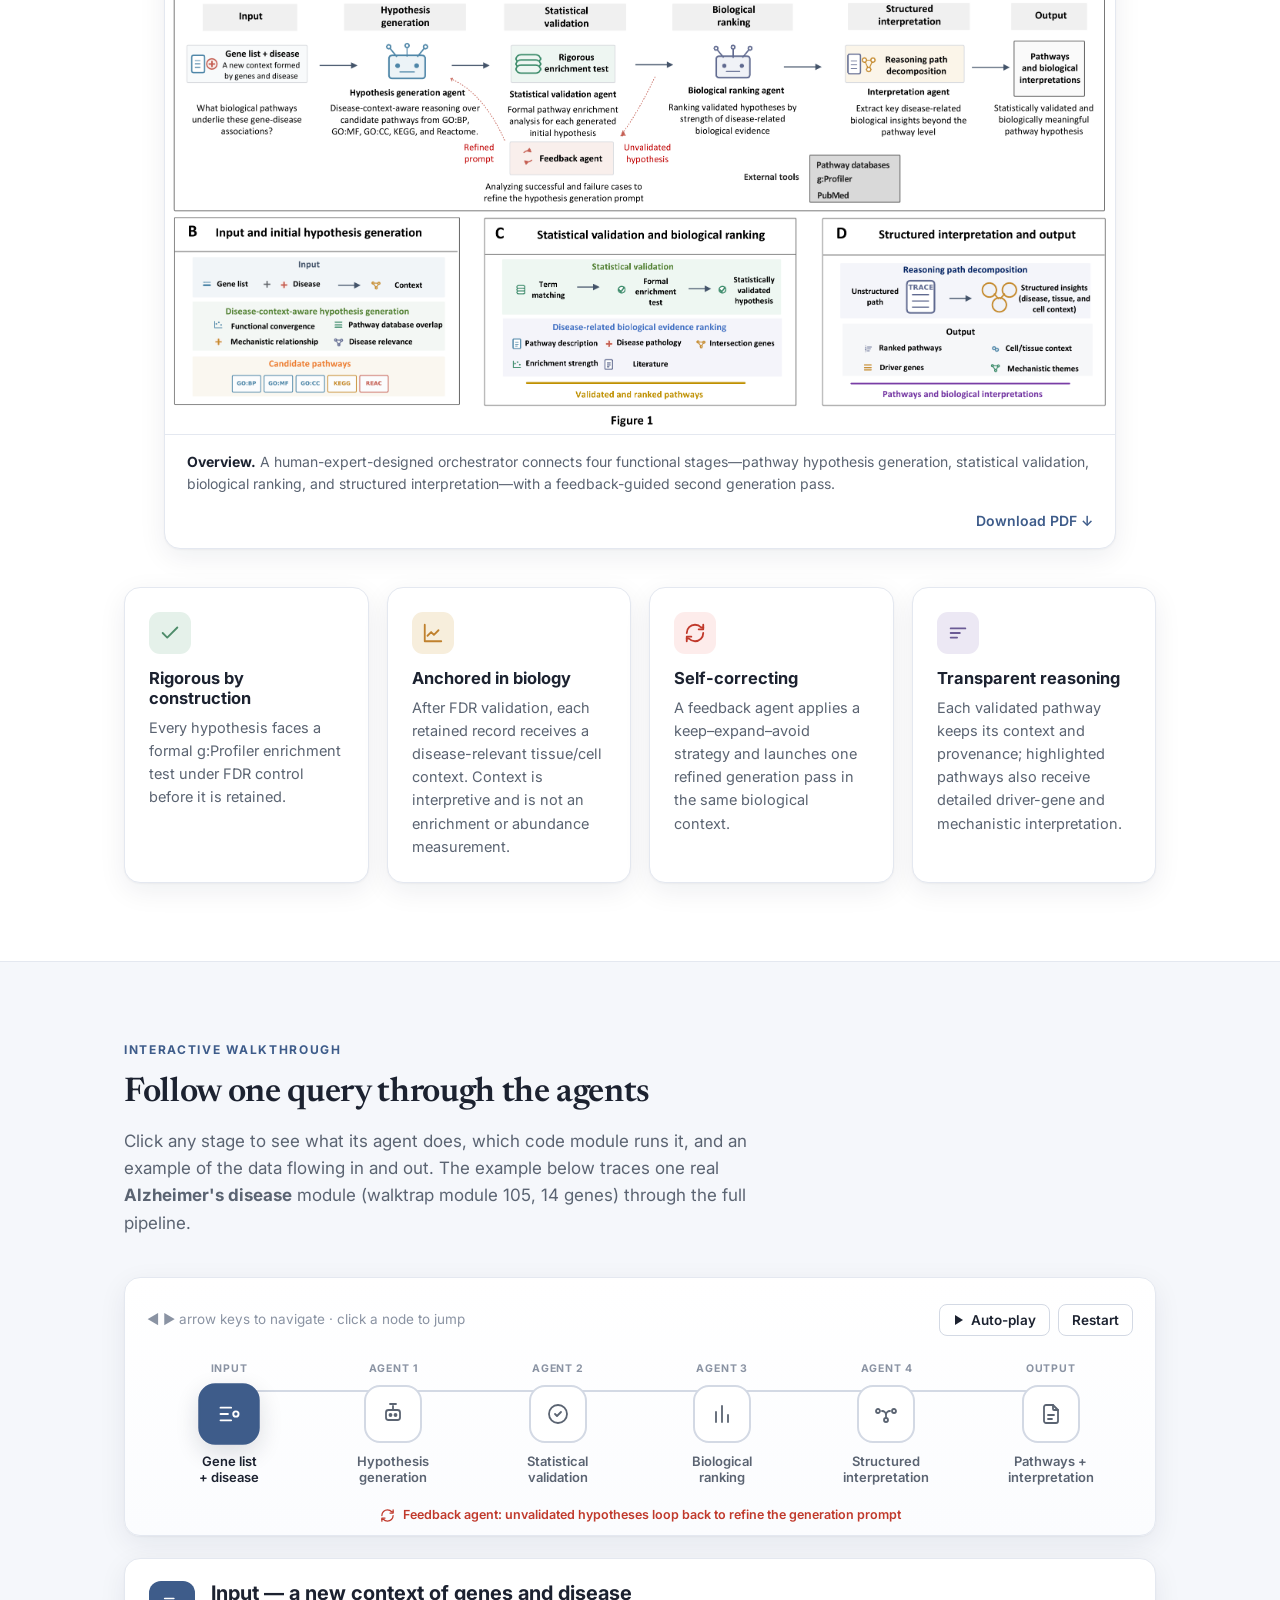
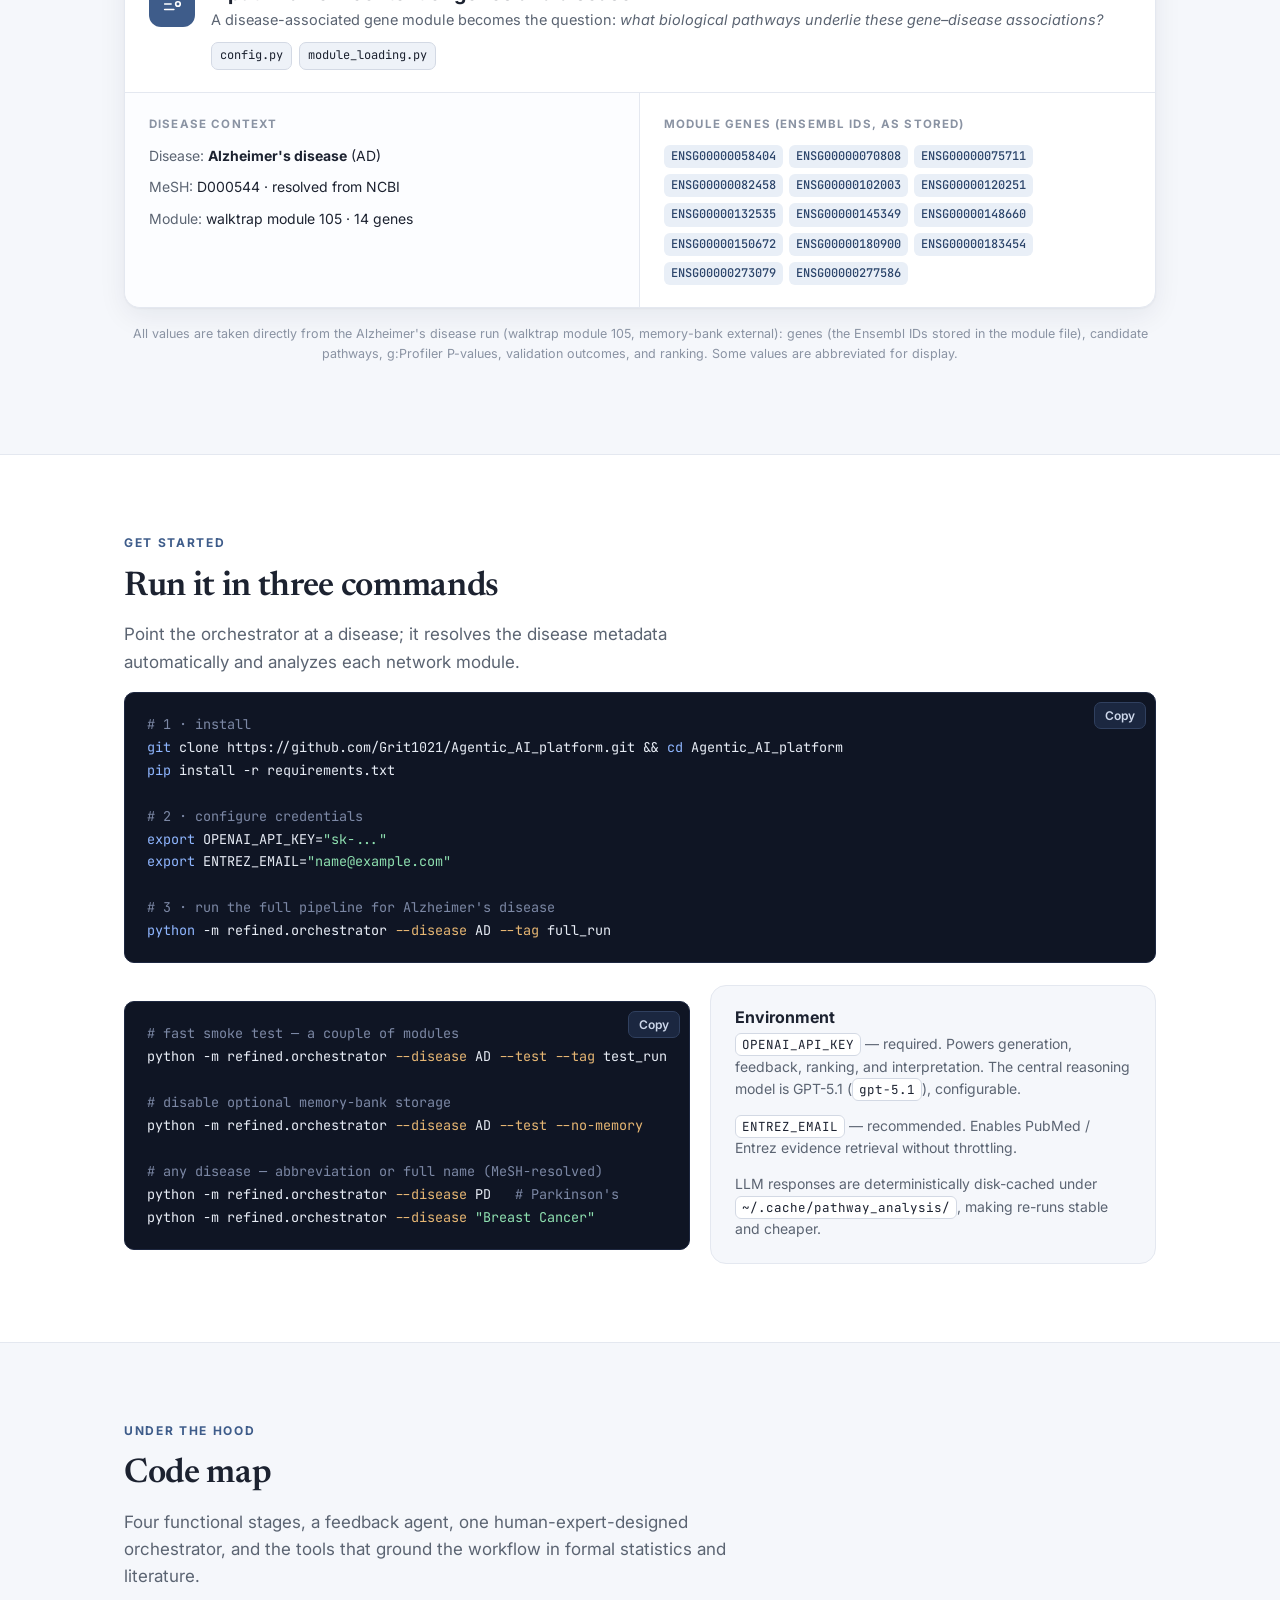
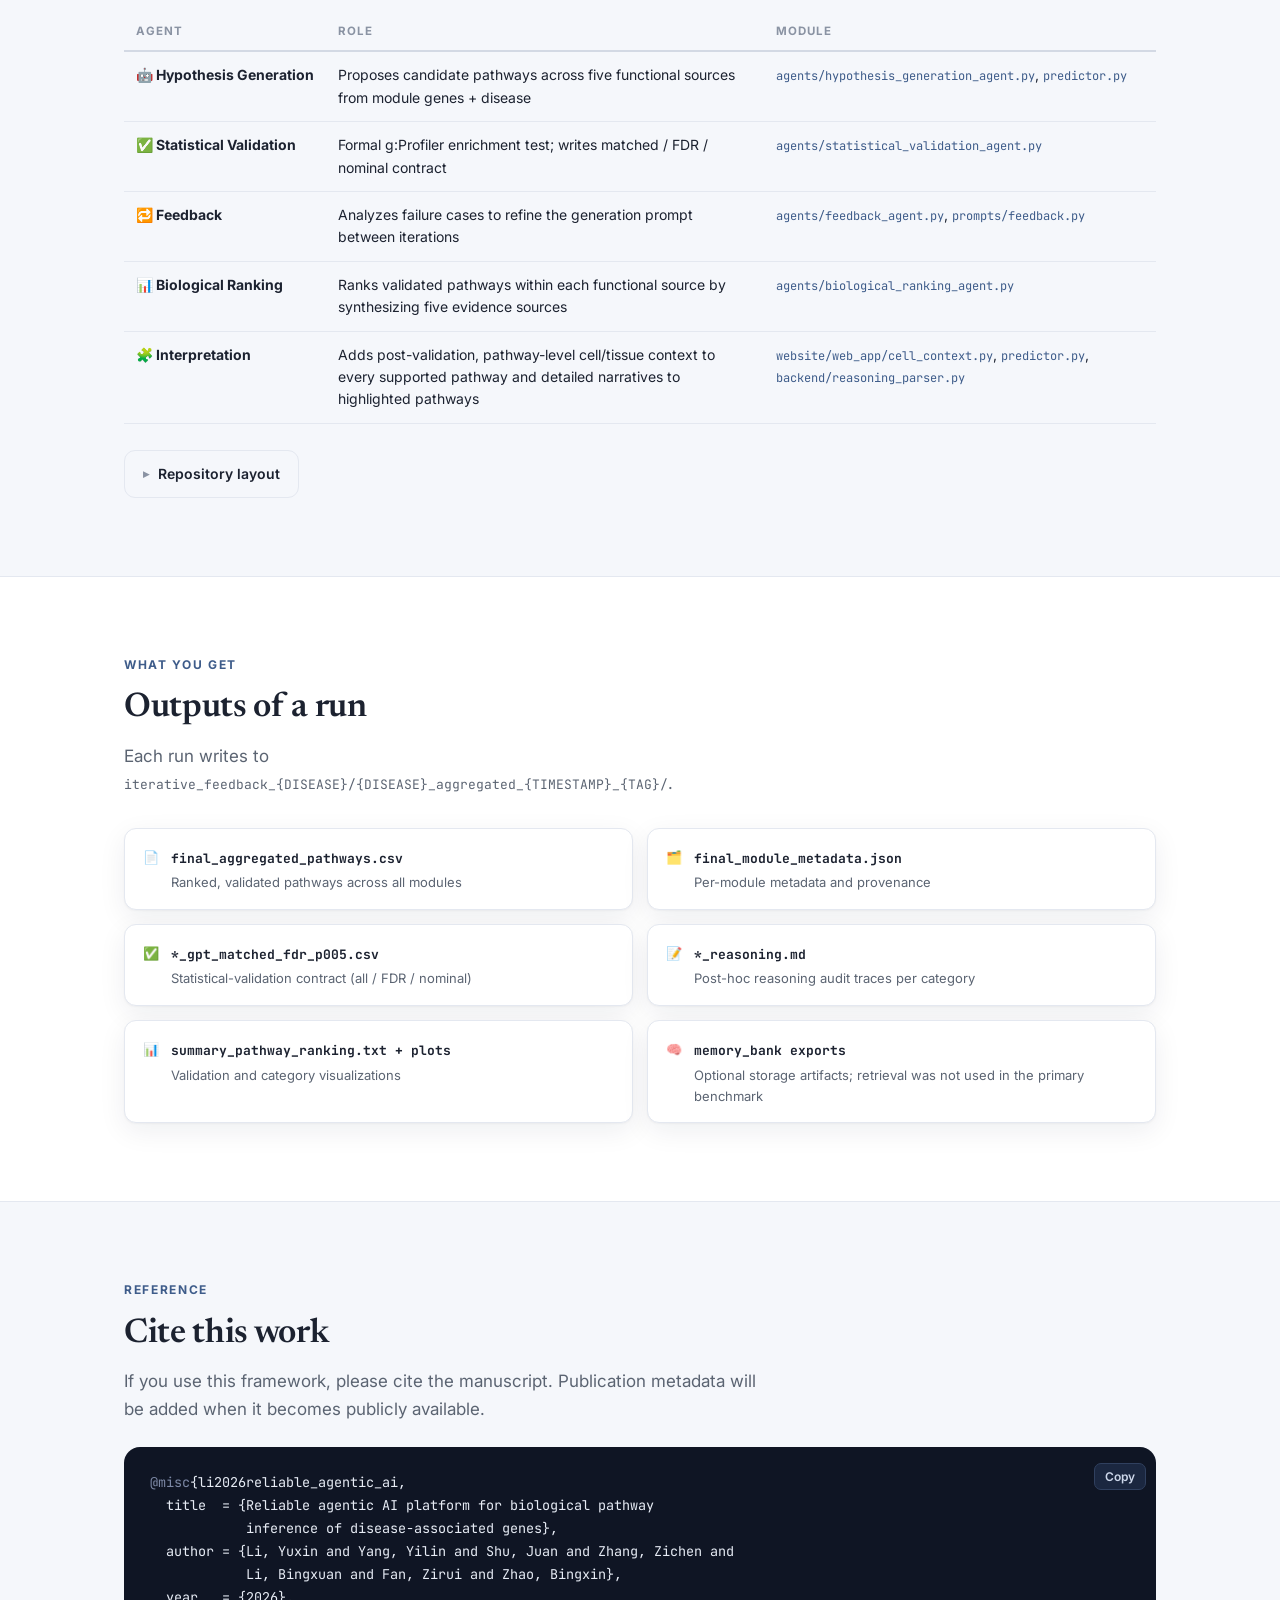
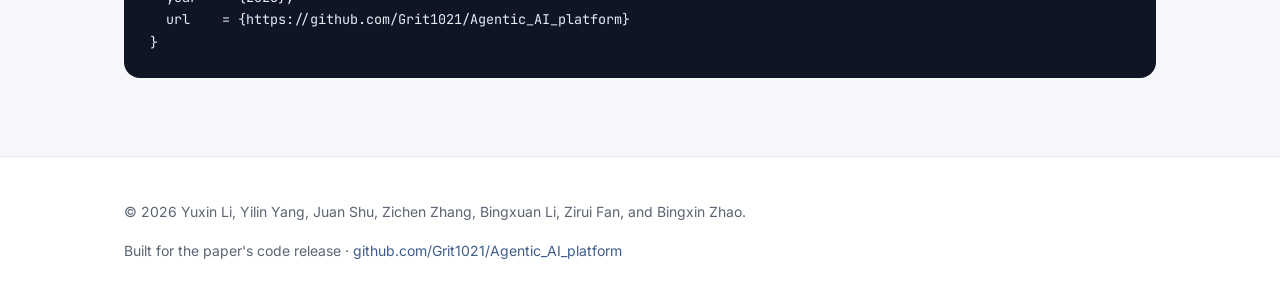
==== commit 4f09597c: "Streamline demo documentation" ====
--- a/docs/index.html
+++ b/docs/index.html
@@ -248,11 +248,6 @@
   .cite{background:#0f1524;color:#e7ecf5;border-radius:var(--radius);padding:8px;margin-top:24px;position:relative}
   .cite pre{background:transparent;border:none;padding:16px 18px}
 
-  .legend-list{display:grid;gap:12px;margin-top:30px}
-  .legend{background:#fff;border:1px solid var(--line);border-radius:var(--radius-sm);box-shadow:var(--shadow)}
-  .legend summary{cursor:pointer;font-weight:700;padding:16px 20px;color:var(--ink)}
-  .legend p{margin:0;padding:0 20px 20px;color:var(--muted);font-size:14px;line-height:1.72}
-
   footer{border-top:1px solid var(--line);padding:44px 0;color:var(--muted);font-size:14px}
   .foot-inner{display:flex;gap:16px;justify-content:space-between;flex-wrap:wrap;align-items:center}
 
@@ -305,7 +300,6 @@
       <a href="#example">Walkthrough</a>
       <a href="#quickstart">Quickstart</a>
       <a href="#code">Code</a>
-      <a href="#figures">Figures</a>
       <a href="#cite">Cite</a>
     </nav>
     <a class="nav-cta" href="https://github.com/Grit1021/Agentic_AI_platform" target="_blank" rel="noopener">
@@ -746,41 +740,6 @@
   </div>
 </section>
 
-<!-- FIGURE LEGENDS -->
-<section id="figures" style="background:var(--bg-alt)">
-  <div class="wrap">
-    <div class="eyebrow reveal">Manuscript</div>
-    <h2 class="reveal">Figure legends</h2>
-    <p class="lead reveal">Complete legends synchronized with the final-check manuscript.</p>
-    <div class="legend-list">
-      <details class="legend reveal">
-        <summary>Figure 1 · Agentic AI framework</summary>
-        <p><b>Figure 1. A reliable agentic AI framework for interpretable biological pathway discovery of disease-associated genes.</b> <b>(A)</b> Overview of the multi-agent pipeline. A gene list and a disease define a disease-specific context that passes through four agent-driven stages: hypothesis generation, statistical validation, biological ranking, and structured interpretation. An orchestrator (top) fixes the agent order, the tools called at each stage, the feedback loop and the stopping rule; this control flow was specified by human domain experts and was not planned autonomously by the language model. Every candidate pathway is treated as a hypothesis to be tested and validated before being reported, producing statistically validated, biologically meaningful pathways. A feedback agent summarizes validated and invalidated hypotheses into a refined prompt, and the orchestrator launches a second round of generation in the same context, retaining validated pathways and replacing those that failed. External tools are listed at the bottom right: pathway databases (GO:BP, GO:MF, GO:CC, KEGG and Reactome) for hypothesis generation, the g:Profiler API (term matching, enrichment testing and FDR correction) for statistical validation, and PubMed for literature retrieval during biological ranking; the interpretation agent calls no external tool. <b>(B)</b> Input and initial hypothesis generation. Conditioned on the paired gene list and disease, the hypothesis-generation agent proposes candidate pathways across five databases (GO:BP, GO:MF, GO:CC, KEGG, and Reactome), each queried through a database-specific instruction that respects the scope and nomenclature of that resource. The agent reasons forward from the input genes and their documented pathway memberships, and justifies each candidate against four criteria: functional convergence among the input genes, a mechanistic relationship linking the pathway to the disease, pathway database overlap, and disease relevance. <b>(C)</b> Statistical validation and biological ranking. The validation agent matches each generated hypothesis to the corresponding g:Profiler term and retains the hypothesis only if the matched term passes FDR-adjusted enrichment testing, returning matched identifiers, intersecting genes, and FDR-adjusted <em>P</em>-values. The biological ranking agent then ranks the validated pathways using five evidence components: pathway description, disease pathology, intersection genes, enrichment strength, and live PubMed literature. <b>(D)</b> Structured interpretation and output. For each database channel, the interpretation agent decomposes the unstructured reasoning path into structured insights concerning disease, tissue, and cell-type context. Grounded strictly in the statistically validated pathways, the resulting output comprises ranked pathways, the key driver genes and their molecular functions, the disease-relevant cell or tissue context, and the mechanistic themes linking pathways to disease biology, together producing pathways and biological interpretations. GO, Gene Ontology; GO:BP, GO biological process; GO:MF, GO molecular function; GO:CC, GO cellular component; KEGG, Kyoto Encyclopedia of Genes and Genomes; REAC, Reactome; FDR, false discovery rate; LLM, large language model.</p>
-      </details>
-      <details class="legend reveal">
-        <summary>Figure 2 · Statistical validation</summary>
-        <p><b>Figure 2. Statistical validation of LLM-generated pathway hypotheses.</b> Throughout, pass rate denotes the percentage of matched database terms that passed FDR-adjusted <em>P</em>-value &lt; 0.05; unmatched hypotheses were excluded from the denominator. Of the 567 disease–gene-list pairs, those contributing no matched terms to a given database are excluded from that database, leaving 561 (GO:BP), 525 (GO:MF), 564 (GO:CC), 469 (KEGG) and 471 (REAC) pairs in A and C. <b>(A)</b> Distribution of pass rates across all gene–disease contexts, shown as kernel density estimates conditioned on non-zero pass rates; the inset reports the percentage of contexts with a zero pass rate per database (GO:BP, 28%; GO:MF, 31%; GO:CC, 24%; KEGG, 43%; REAC, 47%). <b>(B)</b> Disease-level pass rates (one value per disease; <em>n</em> = 24 diseases per database). Boxes show the interquartile range, center lines the median, whiskers the most extreme disease values within the 5th and 95th percentiles, diamonds the mean, and points show individual diseases. <b>(C)</b> Context-level pass rates stratified by gene-list-size quartile (Q1–Q4, computed within each database); cell color encodes mean pass rate, and per-cell <em>n</em> is shown. <b>(D)</b> Two representative contexts contrasting high (inflammatory bowel disease and 207 genes) and low (Crohn's disease and 116 genes) validation. Radar plots show per-database pass rate (%); tables list pass rates and examples of generated hypotheses, with check marks indicating hypotheses that reached statistical significance and crosses indicating those that did not. Abbreviations as in Figure 1.</p>
-      </details>
-      <details class="legend reveal">
-        <summary>Figure 3 · Feedback-guided prompt refinement</summary>
-        <p><b>Figure 3. Prompt refinement via feedback improves statistical validation pass rates.</b> The feedback agent analyzed validated and unvalidated hypotheses from the initial prompt and produced the refined prompt; initial and refined conditions are compared throughout. Pass rate denotes the percentage of database terms matched to new hypotheses that passed FDR-adjusted <em>P</em>-value &lt; 0.05; retained terms are excluded from the refined-prompt denominator. <b>(A)</b> Disease-macro mean pass rates under the initial and refined prompts, overall and per database. Gene-list-level pass rates were averaged within each disease and database and then across 24 diseases with equal weight. For the overall value, the five database-specific values were first averaged within each disease. Whiskers denote 95% percentile intervals from a two-level bootstrap that resamples the 24 diseases with replacement and then resamples gene lists with replacement within each selected disease, with 3,000 resamples. Refinement raised the overall pass rate from 29% to 40%. <b>(B)</b> Disease-level comparison of initial versus refined pass rates, one point per disease. The dashed line marks equality (<em>y</em> = <em>x</em>); points above it indicate improvement under the refined prompt. All diseases except tuberculosis (black) lie above the diagonal, with the largest gains in heart failure and progressive supranuclear palsy. <b>(C)</b> A representative context (Crohn's disease and 116 genes) under the initial (left) and refined (right) prompt, plotted as in Figure 2D. Radar plots show per-database pass rate (%); tables list pass rates and example generated hypotheses, with check marks indicating hypotheses that reached statistical significance and crosses those that did not. Abbreviations as in Figure 1.</p>
-      </details>
-      <details class="legend reveal">
-        <summary>Figure 4 · Cell-context interpretation and aggregation</summary>
-        <p><b>Figure 4. Record-level cell-context interpretation and pathway-level aggregation of validated pathways.</b> Cell-type tags were parsed from the record-level cell context statement carried by each validated pathway record; tagging is multi-label and each record contributes at most once to a given tag. Disease- and pathway-level labels aggregate these tags over all validated records of a disease or of a pathway. Cell-context groups—neural or glial, immune, epithelial, stromal or vascular, and metabolic—are colored consistently throughout the figure, and disease classes are colored in a separate family of lighter tints. <b>(A)</b> From reasoning path to cell-type tags, for four validated pathways in four diseases: endocytosis (GO:0006897) in Alzheimer's disease (AD), lysosome (GO:0005764) in Parkinson's disease (PD), Fc gamma R-mediated phagocytosis (KEGG:04666) in rheumatoid arthritis and insulin secretion (GO:0030073) in type 2 diabetes (T2D). Part 7 of the reasoning path (Supplementary Fig. S1) provides the cell context associated with each validated pathway record; quoted text is verbatim. Phrases from which tags were parsed are highlighted and colored by cell-context group, with the resulting tags listed at the right in matching colors. A modifier qualifying a head noun yields both tags, so dopaminergic neurons yields dopaminergic neurons and neurons. <b>(B)</b> Record-level cell contexts across 24 diseases. Each cell gives the proportion of a disease's validated pathway records whose cell context statement mentions the indicated lineage (0–1). Records can contribute to several columns, so rows need not sum to 1. Black outlines mark the largest proportion among the eleven displayed broad contexts within each disease. Markers at the left of each row give disease class and column labels are colored by cell-context group, with both keys printed at the foot of the figure. <b>(C)</b> Disease-level cell-type contexts. Bars give the number of a disease's validated pathway records carrying each cell-type tag, colored by cell-context group, with the percentage of that disease's records in parentheses. The ten most frequent tags are shown for AD (<em>n</em> = 310 records) and the five most frequent for PD (<em>n</em> = 412 records) and T2D (<em>n</em> = 763 records). Because tagging is multi-label, percentages within a disease sum to more than 100%. All 24 diseases are given in Supplementary Figure S3 and Supplementary Table S3. <b>(D)</b> Pathway-level cell-type context in AD. Rows are the 11 pathways represented by at least four validated pathway records in the AD cell-context dataset (310 records, 213 unique pathway identifiers); columns are the ten most frequent cell-type tags among these recurrent pathways, ordered as in Supplementary Figure S5. Each cell gives the tag frequency of that pathway, that is, the number of its validated records whose cell context statement received the tag, not a proportion. These pathways are represented by four to seven records each; blank cells denote zero and shading follows the tag-frequency key. All 23 recurrent pathways with at least three records are shown in Supplementary Figure S5 and their tissue counterparts in Supplementary Figure S6. Cell-type assignments are multi-label structured-interpretation outputs; they do not measure cell abundance, expression, enrichment strength or statistical significance and are not independent evidence of disease-specific cell-type involvement.</p>
-      </details>
-      <details class="legend reveal">
-        <summary>Figure 5 · Cross-disease memory transfer</summary>
-        <p><b>Figure 5. Cross-disease memory provides limited cold-start transfer and does not substitute for context-specific refinement.</b> Grouped bars show per-database pass rates under six prompting strategies: initial prompt, raw memory, semantic RAG, RAG+, RAG+ prompt, and refined prompt, in each of the five databases; pass rate is defined as in Figure 3. All six strategies were evaluated on the same 69 gene-list pairs from five diseases used for the cold-start test (Methods). Whiskers denote 95% percentile intervals from a two-level bootstrap that resamples the five diseases with replacement and then resamples gene lists with replacement within each selected disease, with 3,000 resamples. Only the refined prompt, which is built from feedback within the same gene–disease context, improves substantially on the initial prompt (GO:BP, 24.5% to 43.4%; GO:MF, 25.3% to 47.6%; GO:CC, 26.9% to 47.8%; KEGG, 31.5% to 42.5%; REAC, 28.2% to 50.2%); the four memory-transfer strategies stay within a few percentage points of the initial prompt in every database. RAG, retrieval-augmented generation; other abbreviations as in Figure 1.</p>
-      </details>
-      <details class="legend reveal">
-        <summary>Figure 6 · User-facing platform output</summary>
-        <p><b>Figure 6. End-to-end output of the user-facing platform.</b> Results are shown for the updated autism spectrum disorder (ASD) run (436 input genes; GPT-5.1). <b>(A)</b> Overview. Of 436 submitted identifiers, 431 were recognized and five were unresolved. The first pass generated 50 hypotheses, and feedback-guided refinement increased coverage to 60 validated pathways. Across both passes, 100 hypotheses were generated (10 per database per pass), of which 64 passed validation; after matching to database terms and removing duplicates across passes, 60 unique pathways remained. Database bars show the final validated set (GO:BP, 21; GO:MF, 12; GO:CC, 12; KEGG, 9; Reactome, 6). Cell-type context was assigned to 60 of 60 validated pathways. Cell-type bars show cortical neurons, 44 of 60 (73%); hippocampal neurons, 35 of 60 (58%); pyramidal neurons, 25 of 60 (42%); excitatory neurons, 18 of 60 (30%); and inhibitory neurons, 6 of 60 (10%). <b>(B)</b> Pathway enrichment overview. The plot shows the three highest biologically ranked pathways within each of GO:BP, GO:MF, GO:CC, KEGG and Reactome. Rows are ordered by biological rank within each database; horizontal position represents enrichment strength (−log10 adjusted <em>P</em>-value), point area represents the number of submitted genes in the pathway intersection, and color denotes the source database. Exact adjusted <em>P</em>-values are listed at right and provide statistical support independent of the biological ranking. <b>(C)</b> Interpretation of a representative high-ranking GO:BP pathway. Neuron projection development (GO:0031175) ranked second among GO:BP pathways by biological rank. The record is decomposed into statistical evidence (FDR-adjusted <em>P</em>-value = 5.40 × 10<sup>−25</sup>; 81 of 1,010 annotated genes overlapping the input list), key intersection genes (81 genes, including four functional clusters, with CNTNAP2, FMR1 and PTEN as principal drivers), and the cell- and tissue-context statement (developing cortical and hippocampal projection neurons and their axons and dendrites). Boxed numbers 1–3 denote the three evidence elements; bracketed numbers [1]–[4] identify platform-retrieved PubMed records listed beneath the interpretation. Abbreviations as in Figure 1.</p>
-      </details>
-    </div>
-  </div>
-</section>
-
 <!-- CITATION -->
 <section id="cite" style="background:var(--bg-alt)">
   <div class="wrap">
